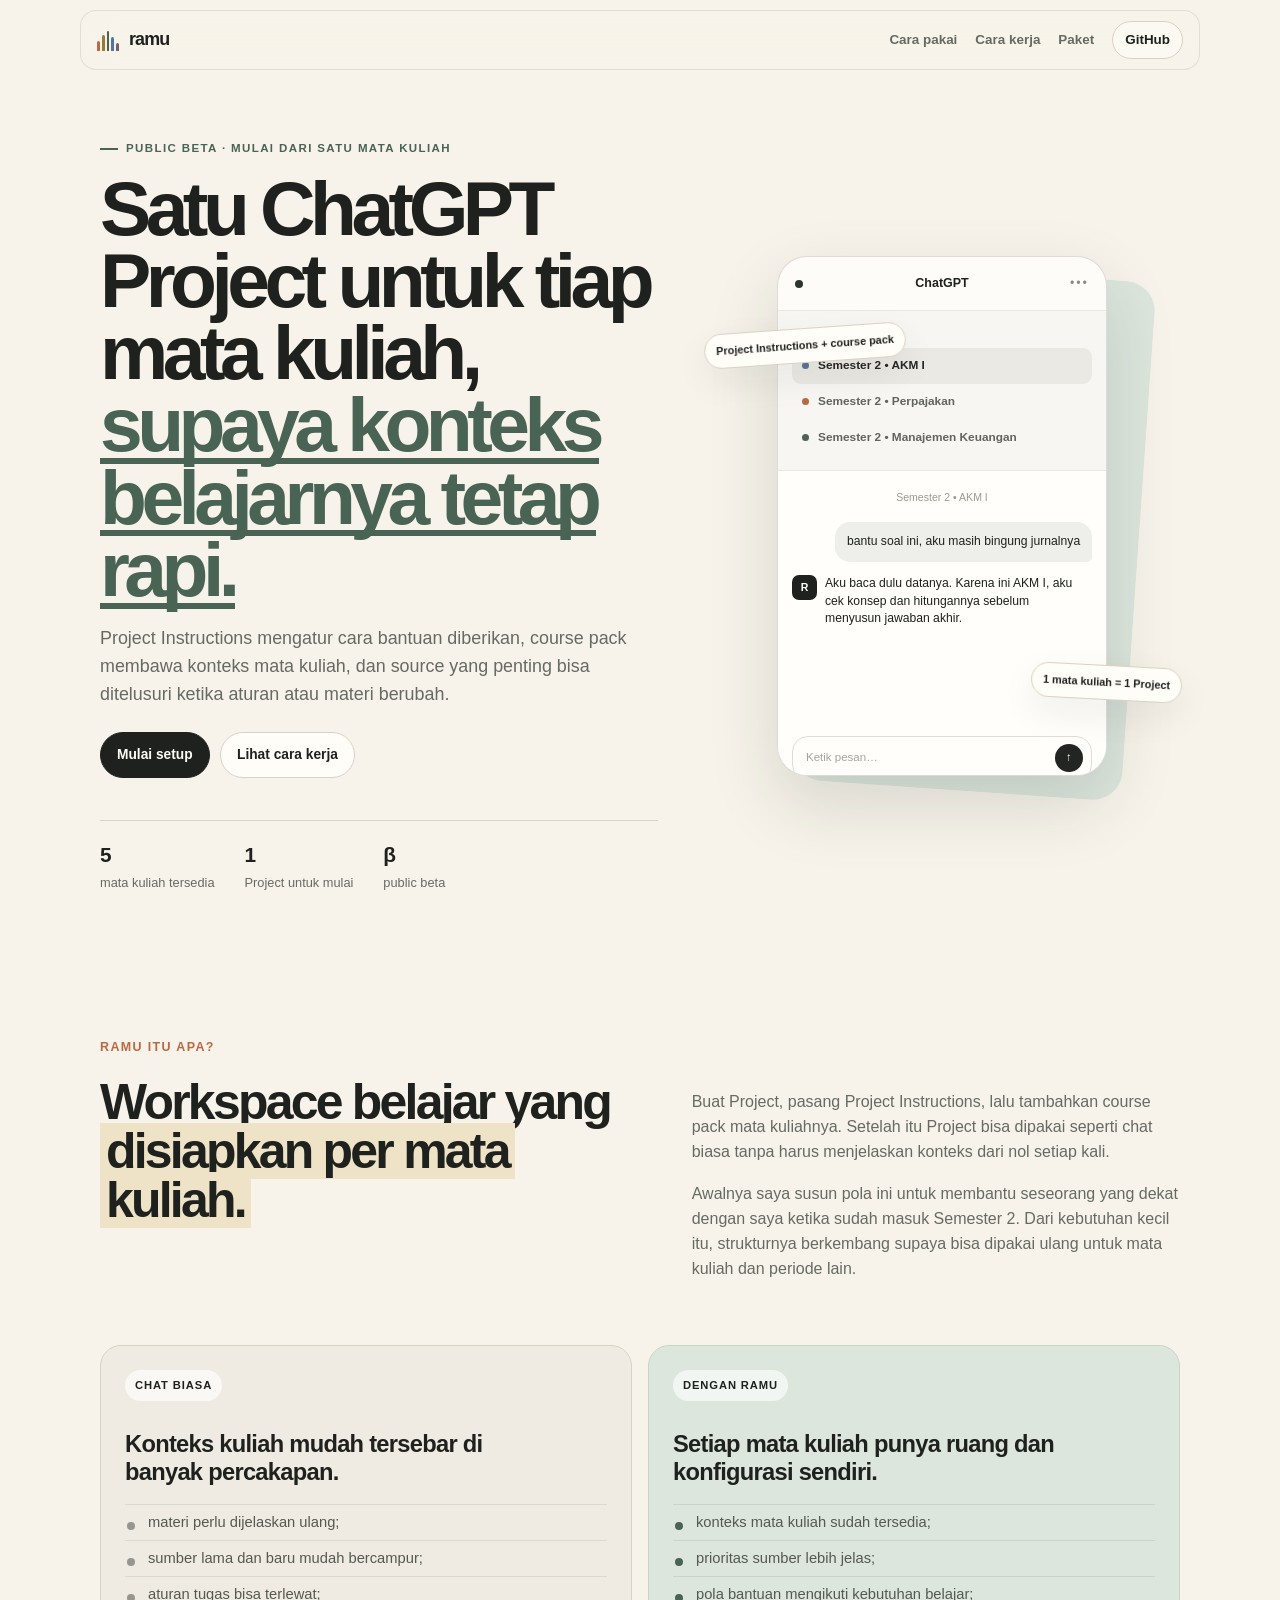
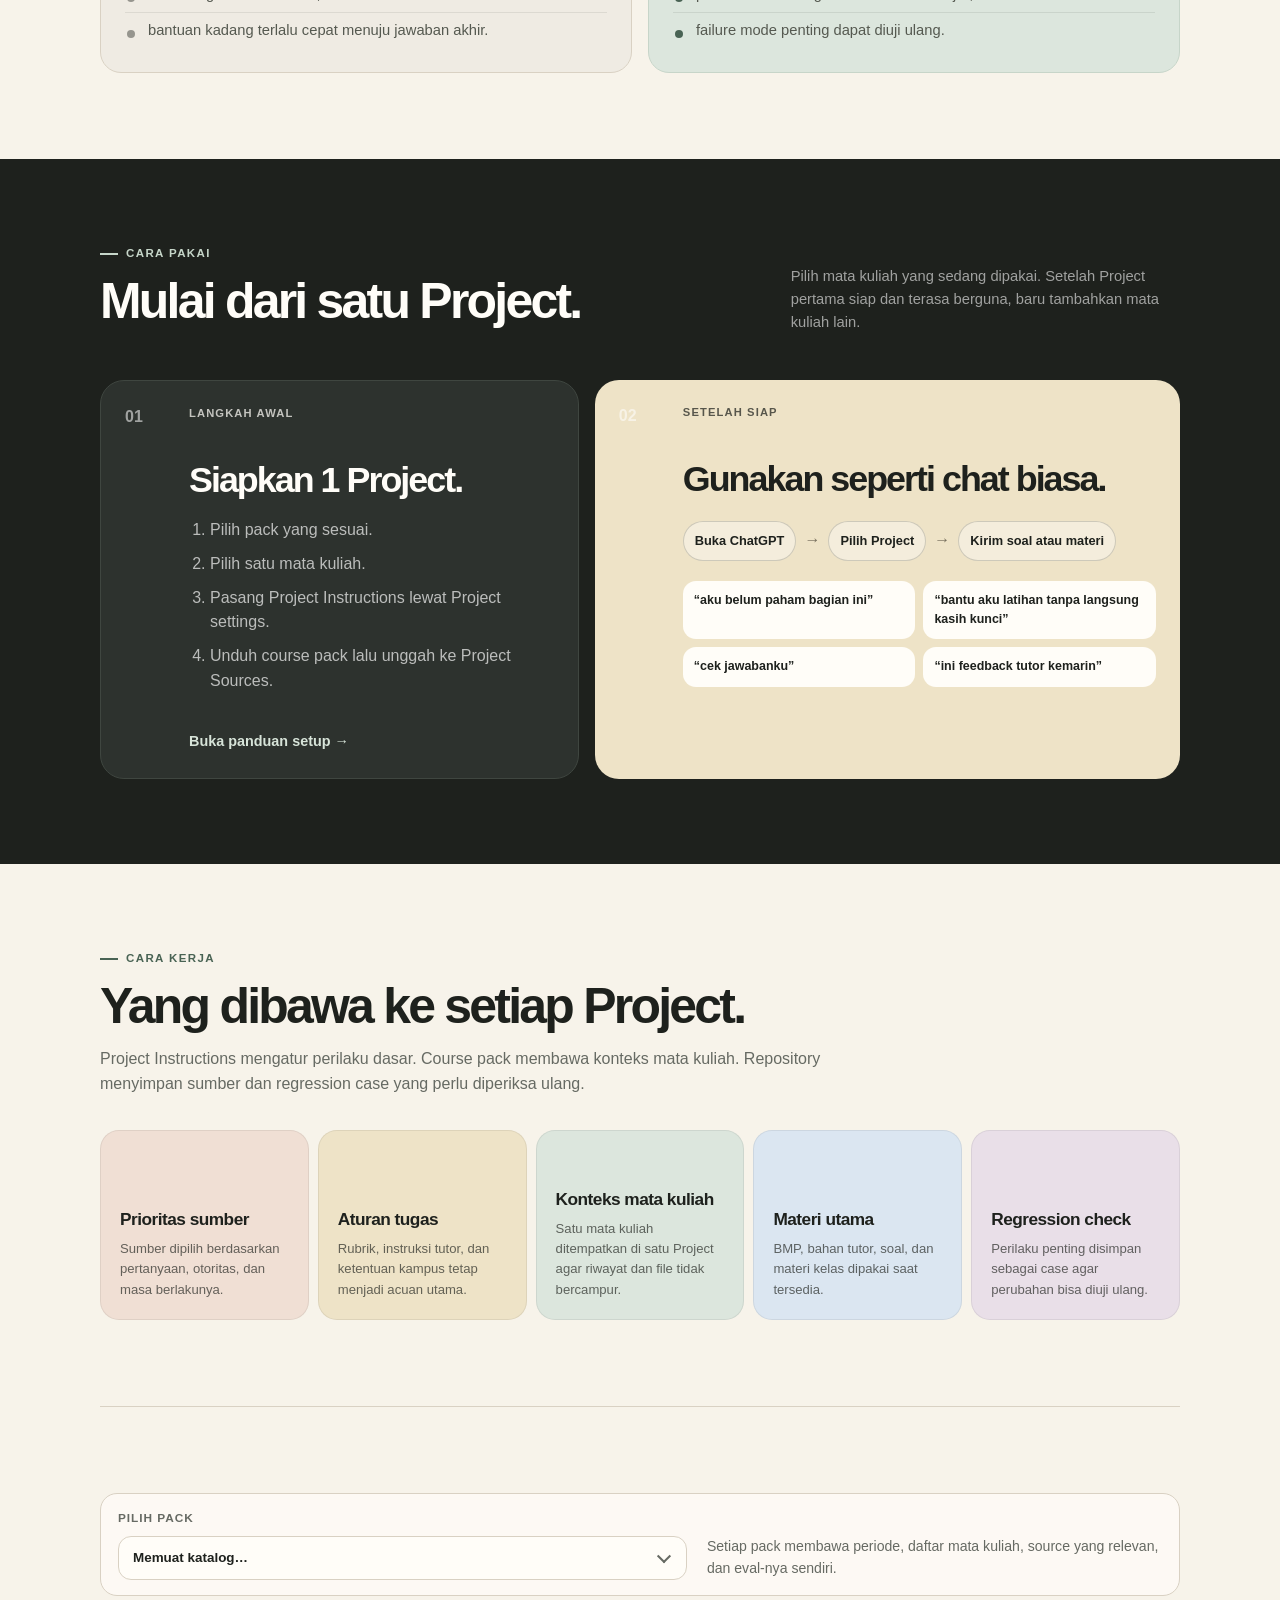
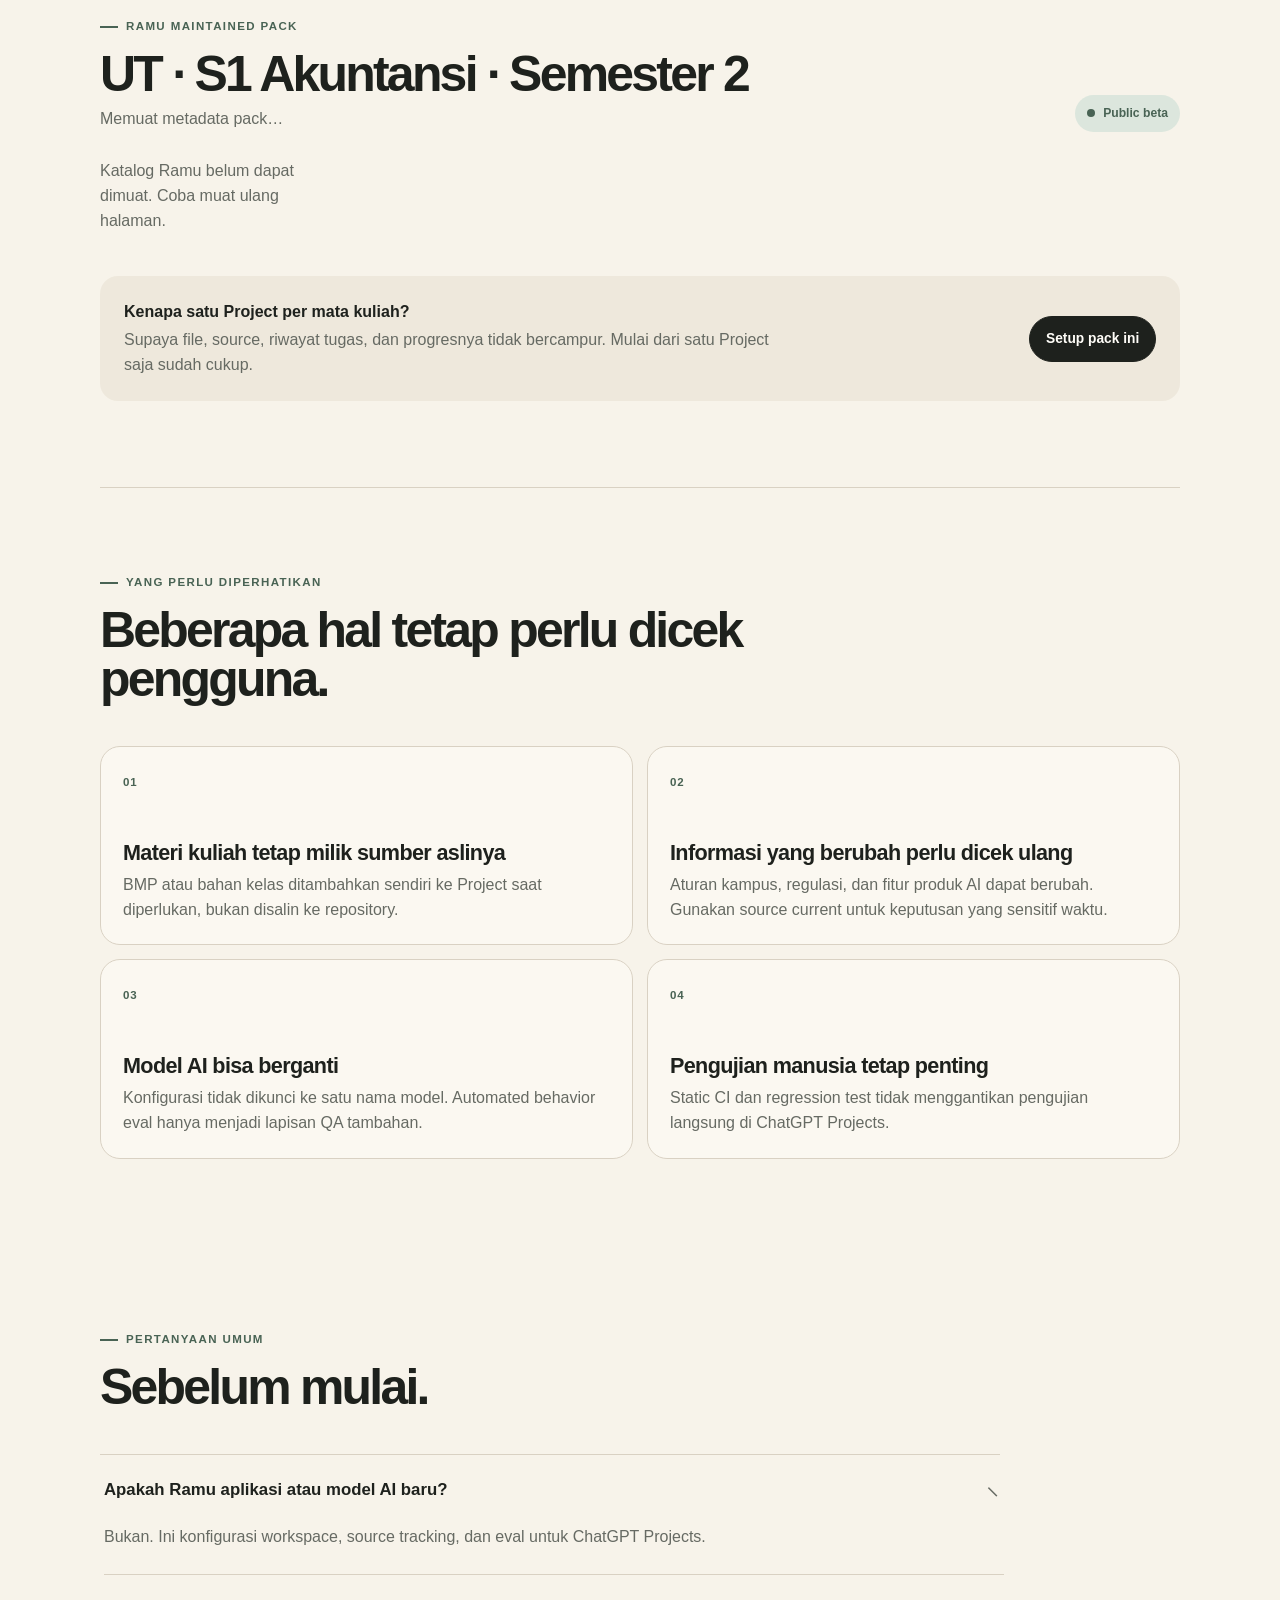
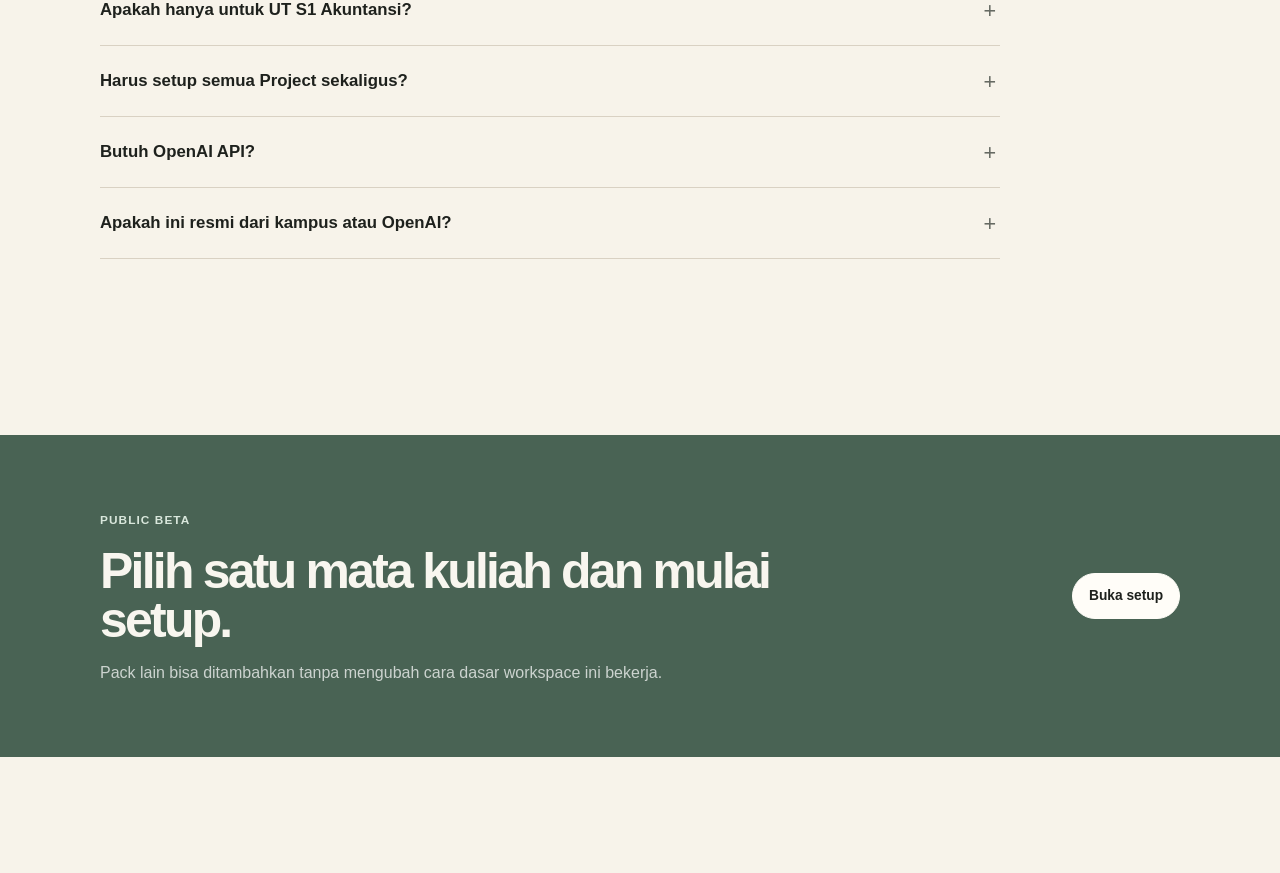
==== site/index.html @ d1aecfb1 "Refine public site copy and fix current pack wording" ====
<!doctype html>
<html lang="id">
<head>
  <meta charset="utf-8">
  <meta name="viewport" content="width=device-width, initial-scale=1">
  <meta name="description" content="Ramu menyiapkan ChatGPT Project per mata kuliah dengan konteks, sumber, course pack, dan pola bantuan yang tetap rapi.">
  <meta name="theme-color" content="#f7f3ea">
  <meta property="og:title" content="Ramu — workspace belajar terstruktur untuk ChatGPT Projects">
  <meta property="og:description" content="Satu mata kuliah, satu ChatGPT Project, dengan konteks dan sumber yang lebih mudah dijaga dari waktu ke waktu.">
  <meta property="og:type" content="website">
  <meta property="og:url" content="https://man612.github.io/ramu/">
  <link rel="canonical" href="https://man612.github.io/ramu/">
  <title>Ramu — workspace belajar terstruktur untuk ChatGPT Projects</title>
  <link rel="stylesheet" href="styles.css">
  <link rel="stylesheet" href="catalog.css">
  <link rel="stylesheet" href="responsive.css">
  <link rel="stylesheet" href="motion.css">
  <link rel="stylesheet" href="mobile.css">
</head>
<body>
  <header class="site-header">
    <a class="brand" href="./" aria-label="Beranda Ramu"><span class="brand-mark" aria-hidden="true"><i></i><i></i><i></i><i></i><i></i></span><span>ramu</span></a>
    <nav aria-label="Navigasi utama"><a href="#cara-pakai">Cara pakai</a><a href="#cara-kerja">Cara kerja</a><a href="#paket">Paket</a><a class="nav-github" href="https://github.com/man612/ramu">GitHub</a></nav>
  </header>

  <main>
    <section class="hero shell">
      <div class="hero-copy-block">
        <p class="eyebrow"><span></span> Public beta · mulai dari satu mata kuliah</p>
        <h1>Satu ChatGPT Project untuk tiap mata kuliah, <em>supaya konteks belajarnya tetap rapi.</em></h1>
        <p class="hero-copy">Project Instructions mengatur cara bantuan diberikan, course pack membawa konteks mata kuliah, dan source yang penting bisa ditelusuri ketika aturan atau materi berubah.</p>
        <div class="hero-actions"><a class="button primary" data-setup-link href="setup.html">Mulai setup</a><a class="button ghost" href="#apa-ini">Lihat cara kerja</a></div>
        <div class="hero-facts" aria-label="Ringkasan public beta"><div><strong id="hero-course-count">5</strong><span>mata kuliah tersedia</span></div><div><strong>1</strong><span>Project untuk mulai</span></div><div><strong>β</strong><span>public beta</span></div></div>
      </div>

      <div class="phone-stage" aria-label="Contoh penggunaan Ramu di ChatGPT">
        <div class="phone-card phone-back" aria-hidden="true"></div>
        <div class="phone-card">
          <div class="phone-topbar"><span class="phone-dot"></span><strong>ChatGPT</strong><span class="phone-more">•••</span></div>
          <div class="phone-projects"><span class="phone-label">PROJECTS</span><div class="phone-project active"><span class="course-dot dot-blue"></span>Semester 2 • AKM I</div><div class="phone-project"><span class="course-dot dot-orange"></span>Semester 2 • Perpajakan</div><div class="phone-project"><span class="course-dot dot-green"></span>Semester 2 • Manajemen Keuangan</div></div>
          <div class="phone-chat"><div class="chat-meta">Semester 2 • AKM I</div><div class="bubble user">bantu soal ini, aku masih bingung jurnalnya</div><div class="bubble assistant"><span class="assistant-badge">R</span><p>Aku baca dulu datanya. Karena ini AKM I, aku cek konsep dan hitungannya sebelum menyusun jawaban akhir.</p></div><div class="chat-input"><span>Ketik pesan…</span><b>↑</b></div></div>
        </div>
        <div class="floating-note note-one">Project Instructions + course pack</div><div class="floating-note note-two">1 mata kuliah = 1 Project</div>
      </div>
    </section>

    <section id="apa-ini" class="section shell intro-section">
      <div class="section-kicker">Ramu itu apa?</div>
      <div class="intro-grid"><div><h2>Workspace belajar yang <span class="marker">disiapkan per mata kuliah.</span></h2></div><div class="plain-copy"><p>Buat Project, pasang Project Instructions, lalu tambahkan course pack mata kuliahnya. Setelah itu Project bisa dipakai seperti chat biasa tanpa harus menjelaskan konteks dari nol setiap kali.</p><p>Awalnya saya susun pola ini untuk membantu seseorang yang dekat dengan saya ketika sudah masuk Semester 2. Dari kebutuhan kecil itu, strukturnya berkembang supaya bisa dipakai ulang untuk mata kuliah dan periode lain.</p></div></div>
      <div class="before-after">
        <article class="comparison before"><div class="comparison-tag">Chat biasa</div><h3>Konteks kuliah mudah tersebar di banyak percakapan.</h3><ul><li>materi perlu dijelaskan ulang;</li><li>sumber lama dan baru mudah bercampur;</li><li>aturan tugas bisa terlewat;</li><li>bantuan kadang terlalu cepat menuju jawaban akhir.</li></ul></article>
        <article class="comparison after"><div class="comparison-tag">Dengan Ramu</div><h3>Setiap mata kuliah punya ruang dan konfigurasi sendiri.</h3><ul><li>konteks mata kuliah sudah tersedia;</li><li>prioritas sumber lebih jelas;</li><li>pola bantuan mengikuti kebutuhan belajar;</li><li>failure mode penting dapat diuji ulang.</li></ul></article>
      </div>
    </section>

    <section id="cara-pakai" class="section use-section"><div class="shell"><div class="section-heading split-heading"><div><p class="eyebrow light"><span></span> Cara pakai</p><h2>Mulai dari satu Project.</h2></div><p class="heading-note">Pilih mata kuliah yang sedang dipakai. Setelah Project pertama siap dan terasa berguna, baru tambahkan mata kuliah lain.</p></div><div class="use-grid">
      <article class="use-card setup-once"><div class="use-number">01</div><div class="use-content"><span class="use-label">Langkah awal</span><h3>Siapkan 1 Project.</h3><ol><li>Pilih pack yang sesuai.</li><li>Pilih satu mata kuliah.</li><li>Pasang Project Instructions lewat Project settings.</li><li>Unduh course pack lalu unggah ke Project Sources.</li></ol><a class="inline-link" data-setup-link href="setup.html">Buka panduan setup →</a></div></article>
      <article class="use-card daily-use"><div class="use-number">02</div><div class="use-content"><span class="use-label">Setelah siap</span><h3>Gunakan seperti chat biasa.</h3><div class="daily-flow"><span>Buka ChatGPT</span><i>→</i><span>Pilih Project</span><i>→</i><span>Kirim soal atau materi</span></div><div class="prompt-examples"><span>“aku belum paham bagian ini”</span><span>“bantu aku latihan tanpa langsung kasih kunci”</span><span>“cek jawabanku”</span><span>“ini feedback tutor kemarin”</span></div></div></article>
    </div></div></section>

    <section id="cara-kerja" class="section foundations-section"><div class="shell"><div class="section-heading foundation-heading"><p class="eyebrow"><span></span> Cara kerja</p><h2>Yang dibawa ke setiap Project.</h2><p>Project Instructions mengatur perilaku dasar. Course pack membawa konteks mata kuliah. Repository menyimpan sumber dan regression case yang perlu diperiksa ulang.</p></div><div class="foundation-grid" aria-label="Hal yang diatur Ramu">
      <article class="foundation-card f-r"><div><h3>Prioritas sumber</h3><p>Sumber dipilih berdasarkan pertanyaan, otoritas, dan masa berlakunya.</p></div></article>
      <article class="foundation-card f-i"><div><h3>Aturan tugas</h3><p>Rubrik, instruksi tutor, dan ketentuan kampus tetap menjadi acuan utama.</p></div></article>
      <article class="foundation-card f-z"><div><h3>Konteks mata kuliah</h3><p>Satu mata kuliah ditempatkan di satu Project agar riwayat dan file tidak bercampur.</p></div></article>
      <article class="foundation-card f-m"><div><h3>Materi utama</h3><p>BMP, bahan tutor, soal, dan materi kelas dipakai saat tersedia.</p></div></article>
      <article class="foundation-card f-a"><div><h3>Regression check</h3><p>Perilaku penting disimpan sebagai case agar perubahan bisa diuji ulang.</p></div></article>
    </div></div></section>

    <section id="paket" class="section shell pack-section">
      <div class="pack-picker-panel">
        <div class="pack-picker-field" data-pack-picker>
          <span class="pack-picker-label">Pilih pack</span>
          <div class="pack-picker">
            <button class="pack-picker-trigger" type="button" aria-haspopup="listbox" aria-expanded="false" aria-label="Pilih pack Ramu" data-pack-picker-trigger><span class="pack-picker-value" data-pack-picker-value>Memuat katalog…</span></button>
            <div class="pack-picker-menu" role="listbox" aria-label="Daftar pack Ramu" data-pack-picker-menu hidden></div>
          </div>
        </div>
        <p>Setiap pack membawa periode, daftar mata kuliah, source yang relevan, dan eval-nya sendiri.</p>
      </div>
      <div class="pack-header"><div><p class="eyebrow"><span></span> <b id="pack-kicker">Ramu Maintained pack</b></p><h2 id="pack-title">UT · S1 Akuntansi · Semester 2</h2><p id="pack-meta">Memuat metadata pack…</p></div><span class="verified-badge"><i></i><span id="pack-status">Public beta</span></span></div>
      <div id="course-list" class="course-cards" aria-live="polite"><p class="muted">Memuat mata kuliah…</p></div>
      <div class="pack-bottom"><div><strong>Kenapa satu Project per mata kuliah?</strong><p>Supaya file, source, riwayat tugas, dan progresnya tidak bercampur. Mulai dari satu Project saja sudah cukup.</p></div><a class="button primary" data-setup-link href="setup.html">Setup pack ini</a></div>
    </section>

    <section class="section shell trust-section"><div class="section-heading compact-heading"><p class="eyebrow"><span></span> Yang perlu diperhatikan</p><h2>Beberapa hal tetap perlu dicek pengguna.</h2></div><div class="trust-grid"><article><span class="trust-icon">01</span><h3>Materi kuliah tetap milik sumber aslinya</h3><p>BMP atau bahan kelas ditambahkan sendiri ke Project saat diperlukan, bukan disalin ke repository.</p></article><article><span class="trust-icon">02</span><h3>Informasi yang berubah perlu dicek ulang</h3><p>Aturan kampus, regulasi, dan fitur produk AI dapat berubah. Gunakan source current untuk keputusan yang sensitif waktu.</p></article><article><span class="trust-icon">03</span><h3>Model AI bisa berganti</h3><p>Konfigurasi tidak dikunci ke satu nama model. Automated behavior eval hanya menjadi lapisan QA tambahan.</p></article><article><span class="trust-icon">04</span><h3>Pengujian manusia tetap penting</h3><p>Static CI dan regression test tidak menggantikan pengujian langsung di ChatGPT Projects.</p></article></div></section>

    <section class="section shell faq-section"><div class="section-heading compact-heading"><p class="eyebrow"><span></span> Pertanyaan umum</p><h2>Sebelum mulai.</h2></div><div class="faq-list"><details open><summary>Apakah Ramu aplikasi atau model AI baru?</summary><p>Bukan. Ini konfigurasi workspace, source tracking, dan eval untuk ChatGPT Projects.</p></details><details><summary>Apakah hanya untuk UT S1 Akuntansi?</summary><p>Pack aktif saat ini adalah UT S1 Akuntansi Semester 2 dan Semester 3 tahun akademik 2026/2027. Struktur repository juga mendukung periode, program, dan institusi lain sebagai pack terpisah.</p></details><details><summary>Harus setup semua Project sekaligus?</summary><p>Tidak. Mulai dari satu mata kuliah, lalu tambahkan Project lain bila diperlukan.</p></details><details><summary>Butuh OpenAI API?</summary><p>Tidak untuk penggunaan normal. API hanya diperlukan untuk automated behavior eval opsional; static validation dan Manual Eval Kit tetap bisa berjalan tanpa API.</p></details><details><summary>Apakah ini resmi dari kampus atau OpenAI?</summary><p>Tidak. Ramu adalah proyek independen. Data akademik dan fitur platform tetap dirujuk dari source resmi masing-masing.</p></details></div></section>

    <section class="closing-section"><div class="shell closing-inner"><div><span class="closing-label" id="closing-pack-label">Public beta</span><h2>Pilih satu mata kuliah dan mulai setup.</h2><p>Pack lain bisa ditambahkan tanpa mengubah cara dasar workspace ini bekerja.</p></div><a class="button light-button" data-setup-link href="setup.html">Buka setup</a></div></section>
  </main>

  <footer class="site-footer shell"><a class="brand footer-brand" href="./"><span class="brand-mark" aria-hidden="true"><i></i><i></i><i></i><i></i><i></i></span><span>ramu</span></a><div class="footer-links"><a href="https://github.com/man612/ramu">GitHub</a><a href="https://github.com/man612/ramu/blob/main/docs/LANDASAN-PEMBELAJARAN.md">Landasan</a><a href="https://github.com/man612/ramu/blob/main/SUPPORT.md">Dukungan</a><a href="https://github.com/man612/ramu/blob/main/evals/manual/README.md">Manual eval</a></div><p>Proyek independen. Bukan layanan resmi institusi pendidikan mana pun maupun OpenAI.</p></footer>
  <script src="motion.js" defer></script>
  <script src="mobile.js" defer></script>
  <script src="app.js?v=plain-copy-picker1" defer></script>
</body>
</html>
---- site/styles.css ----
:root {
  --paper: #f7f3ea;
  --paper-2: #eee8dc;
  --paper-3: #e6ded0;
  --ink: #1e211d;
  --muted: #666a63;
  --line: #d9d1c3;
  --white: #fffdf8;
  --sage: #496354;
  --sage-soft: #dce6dd;
  --blue: #55759b;
  --blue-soft: #dbe6f1;
  --orange: #b96a43;
  --orange-soft: #f0dfd4;
  --gold: #9b7a36;
  --gold-soft: #eee3c7;
  --plum: #765f77;
  --plum-soft: #e9dfe8;
  --radius-sm: 14px;
  --radius: 24px;
  --radius-lg: 36px;
  --shadow: 0 14px 36px rgba(30, 33, 29, .07);
}

* { box-sizing: border-box; }
html { scroll-behavior: smooth; }
body {
  margin: 0;
  background: var(--paper);
  color: var(--ink);
  font-family: Inter, ui-sans-serif, -apple-system, BlinkMacSystemFont, "Segoe UI", sans-serif;
  line-height: 1.55;
}
button, input { font: inherit; }
a { color: inherit; }
.shell { width: min(1160px, calc(100% - 40px)); margin-inline: auto; }
.section { padding: 108px 0; }
.muted { color: var(--muted); }

.site-header {
  width: min(1210px, calc(100% - 28px));
  min-height: 68px;
  margin: 12px auto 0;
  padding: 0 18px;
  position: sticky;
  top: 10px;
  z-index: 50;
  display: flex;
  align-items: center;
  justify-content: space-between;
  border: 1px solid rgba(30,33,29,.10);
  border-radius: 18px;
  background: rgba(247,243,234,.92);
  backdrop-filter: blur(16px);
}
.brand { display: inline-flex; align-items: center; gap: 10px; text-decoration: none; font-weight: 800; letter-spacing: -.05em; font-size: 1.24rem; }
.brand-mark { width: 24px; height: 20px; display: grid; grid-template-columns: repeat(5, 1fr); gap: 2px; align-items: end; }
.brand-mark i { display: block; border-radius: 3px 3px 1px 1px; }
.brand-mark i:nth-child(1) { height: 10px; background: var(--orange); }
.brand-mark i:nth-child(2) { height: 16px; background: var(--gold); }
.brand-mark i:nth-child(3) { height: 20px; background: var(--sage); }
.brand-mark i:nth-child(4) { height: 14px; background: var(--blue); }
.brand-mark i:nth-child(5) { height: 8px; background: var(--plum); }
nav { display: flex; align-items: center; gap: 22px; }
nav a { color: var(--muted); text-decoration: none; font-size: .9rem; font-weight: 700; }
nav a:hover { color: var(--ink); }
.nav-github { padding: 10px 14px; border: 1px solid var(--line); border-radius: 999px; color: var(--ink); background: rgba(255,253,248,.55); }

.eyebrow { margin: 0 0 14px; color: var(--sage); text-transform: uppercase; letter-spacing: .12em; font-size: .72rem; font-weight: 850; display: flex; align-items: center; gap: 8px; }
.eyebrow > span { width: 18px; height: 2px; background: currentColor; }
.eyebrow.light { color: #c6d6c9; }
h1, h2, h3, p { margin-top: 0; }
h1 { margin-bottom: 24px; font-size: clamp(3.6rem, 7.6vw, 7rem); line-height: .92; letter-spacing: -.072em; font-weight: 760; }
h1 em { font-style: normal; color: var(--sage); }
h2 { margin-bottom: 16px; font-size: clamp(2.25rem, 4.8vw, 4.8rem); line-height: .98; letter-spacing: -.055em; font-weight: 730; }
h3 { margin-bottom: 8px; font-size: 1.25rem; line-height: 1.16; letter-spacing: -.03em; }

.hero { min-height: 760px; padding: 92px 0 80px; display: grid; grid-template-columns: minmax(0, 1.05fr) minmax(360px, .95fr); gap: 64px; align-items: center; }
.hero-copy-block { max-width: 720px; }
.hero-copy { max-width: 660px; color: var(--muted); font-size: clamp(1.05rem, 1.8vw, 1.26rem); }
.hero-actions { display: flex; gap: 10px; flex-wrap: wrap; margin-top: 28px; }
.button { min-height: 50px; padding: 0 18px; border: 1px solid var(--line); border-radius: 999px; display: inline-flex; justify-content: center; align-items: center; text-decoration: none; cursor: pointer; font-weight: 760; font-size: .92rem; transition: transform .16s ease, background .16s ease, border-color .16s ease; }
.button:hover { transform: translateY(-1px); }
.button.primary { background: var(--ink); color: var(--white); border-color: var(--ink); }
.button.primary:hover { background: var(--sage); border-color: var(--sage); }
.button.ghost { background: var(--white); color: var(--ink); }
.button.ghost:hover { border-color: #aaa294; }
.hero-facts { margin-top: 56px; padding-top: 22px; border-top: 1px solid var(--line); display: flex; gap: 38px; }
.hero-facts div { display: grid; gap: 1px; }
.hero-facts strong { font-size: 1.45rem; letter-spacing: -.04em; }
.hero-facts span { color: var(--muted); font-size: .8rem; }

.phone-stage { min-height: 620px; position: relative; display: grid; place-items: center; }
.phone-card { width: min(365px, 88%); height: 600px; position: relative; z-index: 3; border: 1px solid rgba(30,33,29,.15); border-radius: 34px; background: #fdfcf9; box-shadow: 0 28px 70px rgba(30,33,29,.14); overflow: hidden; }
.phone-back { position: absolute; z-index: 1; transform: translate(40px, 18px) rotate(5deg); background: var(--sage-soft); border-color: transparent; box-shadow: none; }
.phone-topbar { height: 54px; padding: 0 17px; display: grid; grid-template-columns: 1fr auto 1fr; align-items: center; border-bottom: 1px solid #ebe7df; font-size: .78rem; }
.phone-dot { width: 8px; height: 8px; border-radius: 50%; background: #2e342e; }
.phone-more { justify-self: end; letter-spacing: 2px; color: #8a8b86; }
.phone-projects { padding: 14px; border-bottom: 1px solid #ebe7df; background: #f7f6f2; }
.phone-label { display: block; margin: 0 0 8px 8px; color: #9a9892; font-size: .59rem; letter-spacing: .12em; font-weight: 850; }
.phone-project { height: 36px; padding: 0 10px; display: flex; align-items: center; gap: 9px; border-radius: 9px; color: #62635e; font-size: .74rem; font-weight: 650; }
.phone-project.active { background: #ebe9e3; color: #242723; }
.course-dot { width: 7px; height: 7px; border-radius: 50%; flex: 0 0 auto; }
.dot-blue { background: var(--blue); }.dot-orange { background: var(--orange); }.dot-green { background: var(--sage); }
.phone-chat { height: calc(100% - 190px); padding: 18px 14px; position: relative; display: flex; flex-direction: column; gap: 13px; background: #fffefa; }
.chat-meta { margin-bottom: 4px; color: #9b9991; font-size: .66rem; text-align: center; }
.bubble { max-width: 88%; padding: 11px 12px; border-radius: 15px; font-size: .76rem; line-height: 1.45; }
.bubble.user { align-self: flex-end; background: #eeeeea; border-bottom-right-radius: 5px; }
.bubble.assistant { display: grid; grid-template-columns: 25px 1fr; gap: 8px; align-self: flex-start; max-width: 95%; padding: 0; background: transparent; }
.bubble.assistant p { margin: 0; }
.assistant-badge { width: 25px; height: 25px; border-radius: 7px; display: grid; place-items: center; background: var(--ink); color: #fff; font-weight: 850; font-size: .66rem; }
.chat-input { height: 45px; margin-top: auto; padding: 0 8px 0 13px; border: 1px solid #dfddd6; border-radius: 16px; display: flex; align-items: center; justify-content: space-between; color: #a7a49d; font-size: .72rem; }
.chat-input b { width: 28px; height: 28px; display: grid; place-items: center; border-radius: 50%; background: #222521; color: #fff; }
.floating-note { position: absolute; z-index: 5; padding: 9px 12px; border-radius: 999px; background: var(--white); border: 1px solid var(--line); box-shadow: var(--shadow); font-size: .72rem; font-weight: 800; }
.note-one { top: 96px; left: 0; transform: rotate(-4deg); }
.note-two { right: -2px; bottom: 108px; transform: rotate(3deg); }

.section-kicker { color: var(--orange); font-size: .78rem; letter-spacing: .11em; text-transform: uppercase; font-weight: 850; margin-bottom: 26px; }
.intro-grid { display: grid; grid-template-columns: 1.05fr .95fr; gap: 70px; align-items: start; }
.intro-grid h2 { font-size: clamp(2.6rem, 4.8vw, 4.8rem); }
.marker { padding: 0 .12em; background: var(--gold-soft); box-decoration-break: clone; -webkit-box-decoration-break: clone; }
.plain-copy { padding-top: 12px; color: var(--muted); font-size: 1.08rem; }
.plain-copy p + p { margin-top: 18px; }
.before-after { margin-top: 62px; display: grid; grid-template-columns: 1fr 1fr; gap: 18px; }
.comparison { padding: 30px; border-radius: var(--radius); border: 1px solid var(--line); min-height: 300px; }
.comparison.before { background: #efebe3; }
.comparison.after { background: var(--sage-soft); border-color: #c7d5c9; }
.comparison-tag { display: inline-flex; margin-bottom: 42px; padding: 7px 10px; border-radius: 999px; background: rgba(255,255,255,.65); font-size: .7rem; font-weight: 800; text-transform: uppercase; letter-spacing: .08em; }
.comparison h3 { font-size: 1.7rem; max-width: 430px; }
.comparison ul { margin: 22px 0 0; padding: 0; list-style: none; color: #555950; }
.comparison li { position: relative; padding: 8px 0 8px 23px; border-top: 1px solid rgba(30,33,29,.09); }
.comparison li::before { content: ""; position: absolute; left: 2px; top: 17px; width: 8px; height: 8px; border-radius: 50%; background: #96958e; }
.comparison.after li::before { background: var(--sage); }

.use-section { background: var(--ink); color: var(--white); }
.split-heading { display: grid; grid-template-columns: 1.25fr .75fr; gap: 50px; align-items: end; margin-bottom: 50px; }
.split-heading h2 { max-width: 760px; }
.heading-note { margin: 0 0 8px; color: rgba(255,255,255,.58); max-width: 420px; }
.use-grid { display: grid; grid-template-columns: .9fr 1.1fr; gap: 18px; }
.use-card { min-height: 430px; padding: 28px; border-radius: 28px; display: grid; grid-template-columns: 56px 1fr; gap: 18px; }
.use-number { color: rgba(255,255,255,.55); font-weight: 850; }
.setup-once { background: #2d322e; border: 1px solid #3f4640; }
.daily-use { color: var(--ink); background: var(--gold-soft); }
.use-label { display: block; margin-bottom: 58px; text-transform: uppercase; letter-spacing: .1em; font-size: .7rem; font-weight: 850; opacity: .72; }
.use-card h3 { font-size: clamp(2rem, 3.5vw, 3.35rem); letter-spacing: -.055em; }
.use-card ol { padding-left: 21px; color: rgba(255,255,255,.68); }
.use-card li { margin: 12px 0; }
.inline-link { display: inline-block; margin-top: 20px; color: #d7e4d9; text-decoration: none; font-weight: 800; font-size: .9rem; }
.daily-flow { margin: 26px 0; display: flex; flex-wrap: wrap; align-items: center; gap: 8px; }
.daily-flow span { padding: 9px 11px; border: 1px solid rgba(30,33,29,.18); border-radius: 999px; background: rgba(255,255,255,.38); font-size: .8rem; font-weight: 750; }
.daily-flow i { font-style: normal; color: #77705e; }
.prompt-examples { display: grid; grid-template-columns: 1fr 1fr; gap: 8px; }
.prompt-examples span { padding: 12px 13px; border-radius: 13px; background: var(--white); font-size: .82rem; font-weight: 700; }

.foundation-heading { max-width: 820px; margin-bottom: 46px; }
.foundation-heading > p:last-child { color: var(--muted); }
.foundation-grid { display: grid; grid-template-columns: repeat(5, 1fr); gap: 10px; }
.foundation-card { min-height: 390px; padding: 22px; border-radius: 22px; display: flex; flex-direction: column; justify-content: space-between; border: 1px solid rgba(30,33,29,.08); }
.foundation-card h3 { margin-bottom: 10px; font-size: 1.15rem; }
.foundation-card p { margin: 0; color: rgba(30,33,29,.67); font-size: .88rem; }
.foundation-letter { font-size: clamp(5.5rem, 10vw, 8rem); line-height: .85; letter-spacing: -.09em; font-weight: 850; }
.f-r { background: var(--orange-soft); }.f-r .foundation-letter { color: var(--orange); }
.f-i { background: var(--gold-soft); }.f-i .foundation-letter { color: var(--gold); }
.f-z { background: var(--sage-soft); }.f-z .foundation-letter { color: var(--sage); }
.f-m { background: var(--blue-soft); }.f-m .foundation-letter { color: var(--blue); }
.f-a { background: var(--plum-soft); }.f-a .foundation-letter { color: var(--plum); }

.pack-section { border-top: 1px solid var(--line); }
.pack-header { display: flex; justify-content: space-between; gap: 30px; align-items: end; margin-bottom: 36px; }
.pack-header h2 { margin-bottom: 8px; }
.pack-header > div > p:last-child { margin: 0; color: var(--muted); }
.verified-badge { flex: 0 0 auto; display: inline-flex; align-items: center; gap: 8px; padding: 9px 12px; border-radius: 999px; background: var(--sage-soft); color: var(--sage); font-size: .76rem; font-weight: 850; }
.verified-badge i { width: 8px; height: 8px; border-radius: 50%; background: var(--sage); }
.course-cards { display: grid; grid-template-columns: repeat(5, 1fr); gap: 10px; }
.course-card { min-height: 230px; padding: 20px; border: 1px solid var(--line); border-radius: 18px; background: var(--white); display: flex; flex-direction: column; }
.course-card:nth-child(1) { border-top: 5px solid var(--orange); }
.course-card:nth-child(2) { border-top: 5px solid var(--blue); }
.course-card:nth-child(3) { border-top: 5px solid var(--sage); }
.course-card:nth-child(4) { border-top: 5px solid var(--gold); }
.course-card:nth-child(5) { border-top: 5px solid var(--plum); }
.course-top { display: flex; justify-content: space-between; gap: 10px; color: var(--muted); font-size: .7rem; }
.course-card h3 { margin-top: 32px; font-size: 1.15rem; }
.course-focus { margin-top: auto; padding-top: 20px; border-top: 1px solid #e8e3d9; color: var(--muted); font-size: .78rem; }
.pack-bottom { margin-top: 18px; padding: 24px; border-radius: 18px; background: var(--paper-2); display: flex; justify-content: space-between; gap: 30px; align-items: center; }
.pack-bottom p { margin: 3px 0 0; color: var(--muted); max-width: 650px; }

.compact-heading { max-width: 770px; margin-bottom: 42px; }
.trust-section { border-top: 1px solid var(--line); }
.trust-grid { display: grid; grid-template-columns: 1fr 1fr; gap: 14px; }
.trust-grid article { padding: 26px; border: 1px solid var(--line); border-radius: 20px; background: rgba(255,253,248,.52); }
.trust-icon { display: inline-flex; margin-bottom: 48px; color: var(--sage); font-size: .72rem; font-weight: 900; letter-spacing: .08em; }
.trust-grid h3 { font-size: 1.35rem; }
.trust-grid p { margin: 0; color: var(--muted); }

.faq-section { padding-top: 30px; }
.faq-list { max-width: 900px; border-top: 1px solid var(--line); }
.faq-list details { border-bottom: 1px solid var(--line); }
.faq-list summary { padding: 22px 36px 22px 0; cursor: pointer; list-style: none; position: relative; font-size: 1.05rem; font-weight: 780; }
.faq-list summary::-webkit-details-marker { display: none; }
.faq-list summary::after { content: "+"; position: absolute; right: 4px; top: 19px; color: var(--muted); font-size: 1.35rem; font-weight: 400; }
.faq-list details[open] summary::after { content: "–"; }
.faq-list details p { max-width: 760px; padding: 0 0 24px; margin: 0; color: var(--muted); }

.closing-section { margin-top: 90px; padding: 84px 0; background: var(--sage); color: #f8f6ef; }
.closing-inner { display: grid; grid-template-columns: 1fr auto; gap: 50px; align-items: center; }
.closing-inner h2 { max-width: 780px; }
.closing-inner p { max-width: 650px; margin: 0; color: rgba(255,255,255,.72); }
.closing-label { display: inline-block; margin-bottom: 18px; color: #d9e7dc; font-size: .74rem; font-weight: 850; letter-spacing: .09em; text-transform: uppercase; }
.light-button { background: var(--white); color: var(--ink); border-color: var(--white); }

.site-footer { padding: 34px 0 46px; display: grid; grid-template-columns: auto 1fr auto; gap: 30px; align-items: center; }
.footer-brand { font-size: 1rem; }
.footer-links { display: flex; justify-content: center; gap: 18px; }
.footer-links a { color: var(--muted); font-size: .8rem; text-decoration: none; font-weight: 700; }
.site-footer p { margin: 0; color: var(--muted); font-size: .74rem; }

/* setup */
.setup-main { padding-top: 54px; padding-bottom: 100px; }
.back-link { display: inline-block; margin-bottom: 40px; color: var(--muted); text-decoration: none; font-size: .86rem; font-weight: 700; }
.setup-intro { display: grid; grid-template-columns: 1.2fr .8fr; gap: 50px; align-items: end; margin-bottom: 70px; }
.setup-intro h1 { max-width: 780px; font-size: clamp(3.5rem, 7vw, 6.7rem); }
.setup-lead { max-width: 700px; color: var(--muted); font-size: 1.08rem; }
.setup-summary-card { padding: 24px; border-radius: 22px; background: var(--ink); color: var(--white); }
.summary-label { display: block; margin-bottom: 10px; color: #b8bdb7; font-size: .7rem; letter-spacing: .09em; font-weight: 850; text-transform: uppercase; }
.setup-summary-card > strong { font-size: 1.6rem; letter-spacing: -.04em; }
.setup-summary-card ul { margin: 24px 0 0; padding: 0; list-style: none; color: rgba(255,255,255,.72); font-size: .85rem; }
.setup-summary-card li { padding: 8px 0; border-top: 1px solid rgba(255,255,255,.12); }

.setup-layout { display: grid; grid-template-columns: 220px 1fr; gap: 48px; align-items: start; }
.setup-nav { position: sticky; top: 96px; display: grid; gap: 5px; }
.setup-nav-label { margin-bottom: 8px; color: var(--muted); font-size: .68rem; font-weight: 900; letter-spacing: .11em; }
.setup-nav a { min-height: 48px; padding: 0 10px; border-radius: 10px; display: flex; align-items: center; gap: 10px; text-decoration: none; color: var(--muted); font-size: .82rem; font-weight: 700; }
.setup-nav a:hover { background: var(--paper-2); color: var(--ink); }
.setup-nav b { width: 24px; height: 24px; border-radius: 50%; display: grid; place-items: center; background: var(--paper-2); color: var(--ink); font-size: .69rem; }
.nav-progress { margin-top: 18px; padding: 14px; border: 1px solid var(--line); border-radius: 13px; background: rgba(255,253,248,.55); }
.nav-progress span { display: block; margin-bottom: 9px; color: var(--muted); font-size: .72rem; font-weight: 750; }
.progress-track { width: 100%; height: 5px; border-radius: 99px; overflow: hidden; background: var(--paper-3); }
.progress-track div { height: 100%; width: 0; background: var(--sage); transition: width .2s ease; }
.setup-content { display: grid; gap: 22px; }
.setup-step-card { padding: 34px; border: 1px solid var(--line); border-radius: 26px; background: rgba(255,253,248,.60); scroll-margin-top: 100px; }
.accent-card { background: var(--gold-soft); border-color: #ddcfac; }
.finish-card { background: var(--sage-soft); border-color: #c7d5c9; }
.step-heading { display: grid; grid-template-columns: 64px 1fr; gap: 18px; align-items: start; }
.big-step { width: 58px; height: 58px; border: 1px solid var(--line); border-radius: 16px; display: grid; place-items: center; background: var(--white); font-size: 1.25rem; font-weight: 900; }
.step-caption { margin-bottom: 4px; color: var(--muted); text-transform: uppercase; letter-spacing: .09em; font-size: .67rem; font-weight: 850; }
.setup-step-card h2 { margin-bottom: 8px; font-size: clamp(1.9rem, 3.2vw, 3rem); }
.step-explain { max-width: 780px; margin: 18px 0 26px 82px; color: var(--muted); }
.settings-path { margin-left: 82px; display: flex; flex-wrap: wrap; gap: 7px; align-items: center; }
.settings-path span { padding: 9px 11px; background: var(--white); border: 1px solid var(--line); border-radius: 10px; font-size: .78rem; font-weight: 750; }
.settings-path i { color: var(--muted); font-style: normal; }
.check-list { margin: 24px 0 0 82px; display: grid; gap: 8px; }
.check-list label { padding: 14px; border-radius: 12px; display: flex; gap: 11px; align-items: start; background: var(--white); border: 1px solid var(--line); cursor: pointer; }
.check-list input { margin-top: 4px; accent-color: var(--sage); }
.info-box { margin: 18px 0 0 82px; padding: 16px; border-left: 4px solid var(--blue); background: var(--blue-soft); border-radius: 0 12px 12px 0; }
.info-box p { margin: 4px 0 0; color: #52606d; font-size: .83rem; }
.copy-panel { margin-left: 82px; padding: 20px; border-radius: 18px; background: var(--white); display: grid; grid-template-columns: 1fr auto; gap: 24px; align-items: center; }
.copy-kicker { display: block; margin-bottom: 4px; color: var(--gold); font-size: .64rem; font-weight: 900; letter-spacing: .1em; }
.copy-panel p { margin: 4px 0 0; color: var(--muted); font-size: .8rem; }
.copy-actions { display: flex; flex-wrap: wrap; gap: 8px; justify-content: flex-end; }
.copy-status { margin: 10px 0 0 82px; min-height: 1.2em; color: var(--sage); font-size: .78rem; font-weight: 750; }
.projects-step > .step-explain { margin-bottom: 32px; }
.setup-courses { margin-left: 82px; display: grid; gap: 10px; }
.setup-course { border: 1px solid var(--line); border-radius: 16px; background: var(--white); overflow: hidden; }
.setup-course summary { min-height: 78px; padding: 16px 18px; cursor: pointer; list-style: none; display: grid; grid-template-columns: 38px 1fr auto; gap: 12px; align-items: center; }
.setup-course summary::-webkit-details-marker { display: none; }
.setup-course[data-complete="true"] { border-color: #aebfac; background: #fbfdf9; }
.course-number { width: 34px; height: 34px; display: grid; place-items: center; border-radius: 10px; background: var(--paper-2); color: var(--muted); font-size: .72rem; font-weight: 900; }
.setup-title strong { display: block; font-size: .98rem; }
.setup-title span { color: var(--muted); font-size: .74rem; }
.done-pill { padding: 6px 8px; border-radius: 999px; background: var(--paper-2); color: var(--muted); font-size: .68rem; font-weight: 850; }
.setup-course[data-complete="true"] .done-pill { background: var(--sage-soft); color: var(--sage); }
.setup-body { padding: 0 18px 20px 68px; border-top: 1px solid #ebe6dc; }
.setup-body ol { padding-left: 20px; color: #4c504a; }
.setup-body li { margin: 12px 0; }
.inline-actions { display: flex; gap: 7px; flex-wrap: wrap; margin: 18px 0; }
.small-button { min-height: 38px; padding: 0 12px; border: 1px solid var(--line); border-radius: 999px; background: var(--white); text-decoration: none; cursor: pointer; display: inline-flex; align-items: center; font-size: .73rem; font-weight: 800; color: var(--ink); }
.small-button:hover { border-color: #aaa294; }
.complete-check { display: flex; gap: 8px; align-items: center; font-size: .82rem; font-weight: 760; }
.complete-check input { accent-color: var(--sage); }
.phone-mini-flow { margin: 22px 0 26px 82px; display: flex; align-items: center; gap: 10px; flex-wrap: wrap; }
.phone-mini-flow div { padding: 12px 14px; border-radius: 13px; background: var(--white); display: flex; align-items: center; gap: 8px; }
.phone-mini-flow div span { width: 22px; height: 22px; border-radius: 50%; display: grid; place-items: center; background: var(--sage); color: #fff; font-size: .66rem; font-weight: 850; }
.phone-mini-flow div strong { font-size: .78rem; }
.phone-mini-flow i { font-style: normal; color: var(--muted); }
.prompt-grid { margin-left: 82px; display: grid; grid-template-columns: 1fr 1fr; gap: 8px; }
.prompt-grid button { padding: 14px 15px; border: 1px solid #c8d4c8; border-radius: 13px; background: rgba(255,255,255,.55); color: var(--ink); text-align: left; cursor: pointer; font-weight: 700; }
.prompt-grid button:hover { background: var(--white); }
.small-note { margin: 18px 0 0 82px; color: #566158; font-size: .78rem; }

.error-page { min-height: 100vh; padding: 36px 0; display: flex; flex-direction: column; justify-content: space-between; }
.error-page > div { padding-bottom: 13vh; }
.error-code { color: var(--orange); font-size: .8rem; font-weight: 900; letter-spacing: .1em; }
.error-page h1 { max-width: 800px; margin-top: 14px; font-size: clamp(3.6rem, 8vw, 7rem); }
.error-page p { color: var(--muted); }

@media (max-width: 980px) {
  .hero { grid-template-columns: 1fr; padding-top: 84px; }
  .hero-copy-block { max-width: 820px; }
  .phone-stage { min-height: 640px; }
  .phone-card { width: 360px; max-width: 86vw; }
  .note-one { left: calc(50% - 220px); }
  .note-two { right: calc(50% - 230px); }
  .foundation-grid { grid-template-columns: repeat(2, 1fr); }
  .foundation-card:last-child { grid-column: 1 / -1; min-height: 280px; }
  .course-cards { grid-template-columns: repeat(2, 1fr); }
  .course-card:last-child { grid-column: 1 / -1; }
  .setup-layout { grid-template-columns: 1fr; }
  .setup-nav { position: static; grid-template-columns: repeat(4, 1fr); gap: 7px; }
  .setup-nav-label, .nav-progress { grid-column: 1 / -1; }
  .setup-nav a { justify-content: center; padding: 8px; }
  .setup-intro { grid-template-columns: 1fr; }
}

@media (max-width: 720px) {
  .shell { width: min(100% - 28px, 1160px); }
  .site-header { width: calc(100% - 18px); min-height: 62px; top: 7px; margin-top: 7px; padding: 0 13px; }
  nav a:not(.nav-github) { display: none; }
  .nav-github { padding: 8px 11px; }
  .section { padding: 76px 0; }
  h1 { font-size: clamp(3.15rem, 16vw, 5.4rem); }
  h2 { font-size: clamp(2.1rem, 10vw, 3.5rem); }
  .hero { min-height: auto; gap: 18px; padding-top: 72px; }
  .hero-facts { gap: 24px; }
  .phone-stage { min-height: 570px; margin-top: 22px; }
  .phone-card { height: 540px; }
  .phone-back { transform: translate(18px, 12px) rotate(3deg); }
  .note-one { left: 0; top: 66px; }
  .note-two { right: 0; bottom: 70px; }
  .intro-grid, .before-after, .split-heading, .use-grid, .trust-grid, .closing-inner { grid-template-columns: 1fr; }
  .intro-grid { gap: 20px; }
  .comparison-tag { margin-bottom: 28px; }
  .use-card { grid-template-columns: 42px 1fr; min-height: 390px; padding: 22px; }
  .use-label { margin-bottom: 36px; }
  .prompt-examples { grid-template-columns: 1fr; }
  .foundation-grid { grid-template-columns: 1fr; }
  .foundation-card, .foundation-card:last-child { grid-column: auto; min-height: 300px; }
  .foundation-letter { font-size: 7rem; }
  .pack-header, .pack-bottom { align-items: flex-start; flex-direction: column; }
  .course-cards { grid-template-columns: 1fr; }
  .course-card:last-child { grid-column: auto; }
  .site-footer { grid-template-columns: 1fr; gap: 14px; }
  .footer-links { justify-content: flex-start; }
  .setup-main { padding-top: 34px; }
  .setup-intro { margin-bottom: 42px; gap: 24px; }
  .setup-intro h1 { font-size: clamp(3rem, 15vw, 5rem); }
  .setup-nav { grid-template-columns: 1fr 1fr; }
  .setup-nav a { justify-content: flex-start; }
  .setup-step-card { padding: 22px; border-radius: 20px; }
  .step-heading { grid-template-columns: 48px 1fr; gap: 12px; }
  .big-step { width: 46px; height: 46px; border-radius: 13px; }
  .step-explain, .settings-path, .check-list, .info-box, .copy-panel, .copy-status, .setup-courses, .phone-mini-flow, .prompt-grid, .small-note { margin-left: 0; }
  .copy-panel { grid-template-columns: 1fr; }
  .copy-actions { justify-content: flex-start; }
  .setup-course summary { grid-template-columns: 36px 1fr auto; padding: 14px; }
  .setup-body { padding: 0 14px 18px; }
  .prompt-grid { grid-template-columns: 1fr; }
  .phone-mini-flow i { display: none; }
  .phone-mini-flow { display: grid; grid-template-columns: 1fr; }
  .closing-section { margin-top: 40px; padding: 64px 0; }
}
---- site/catalog.css ----
.pack-picker-panel {
  margin-bottom: 28px;
  padding: 18px 20px;
  display: grid;
  grid-template-columns: minmax(260px, 1fr) minmax(240px, .8fr);
  gap: 20px;
  align-items: end;
  border: 1px solid var(--line);
  border-radius: 20px;
  background: rgba(255, 253, 248, .72);
}

.pack-picker-field {
  display: grid;
  gap: 8px;
  min-width: 0;
}

.pack-picker-label {
  color: var(--muted);
  font-size: .74rem;
  font-weight: 800;
  letter-spacing: .08em;
  text-transform: uppercase;
}

.pack-picker {
  position: relative;
  min-width: 0;
}

.pack-picker-trigger {
  width: 100%;
  min-height: 50px;
  padding: 10px 44px 10px 14px;
  position: relative;
  display: flex;
  align-items: center;
  border: 1px solid var(--line);
  border-radius: 13px;
  background: var(--white);
  color: var(--ink);
  font: inherit;
  font-size: .9rem;
  font-weight: 720;
  line-height: 1.35;
  text-align: left;
  cursor: pointer;
  transition: border-color .16s ease, box-shadow .16s ease, background .16s ease;
}

.pack-picker-trigger::after {
  content: "";
  width: 8px;
  height: 8px;
  position: absolute;
  right: 17px;
  top: 50%;
  border-right: 2px solid var(--muted);
  border-bottom: 2px solid var(--muted);
  transform: translateY(-68%) rotate(45deg);
  transition: transform .16s ease;
}

.pack-picker-trigger[aria-expanded="true"] {
  border-color: var(--sage);
  box-shadow: 0 0 0 3px rgba(73, 99, 84, .12);
}

.pack-picker-trigger[aria-expanded="true"]::after {
  transform: translateY(-28%) rotate(225deg);
}

.pack-picker-trigger:focus-visible,
.pack-picker-option:focus-visible {
  outline: 3px solid rgba(73, 99, 84, .18);
  outline-offset: 2px;
}

.pack-picker-trigger:disabled {
  cursor: default;
  opacity: 1;
}

.pack-picker.is-single .pack-picker-trigger::after {
  display: none;
}

.pack-picker.is-single .pack-picker-trigger {
  padding-right: 14px;
  background: rgba(255, 255, 255, .72);
}

.pack-picker-value {
  min-width: 0;
  overflow: hidden;
  text-overflow: ellipsis;
  white-space: nowrap;
}

.pack-picker-menu {
  position: absolute;
  z-index: 40;
  top: calc(100% + 8px);
  left: 0;
  right: 0;
  max-height: 320px;
  overflow: auto;
  padding: 6px;
  border: 1px solid var(--line);
  border-radius: 14px;
  background: var(--white);
  box-shadow: 0 18px 45px rgba(38, 45, 40, .14);
}

.pack-picker-menu[hidden] {
  display: none;
}

.pack-picker-option {
  width: 100%;
  min-height: 44px;
  padding: 10px 12px;
  display: flex;
  align-items: center;
  justify-content: space-between;
  gap: 12px;
  border: 0;
  border-radius: 10px;
  background: transparent;
  color: var(--ink);
  font: inherit;
  font-size: .86rem;
  font-weight: 680;
  line-height: 1.35;
  text-align: left;
  cursor: pointer;
}

.pack-picker-option:hover,
.pack-picker-option:focus-visible {
  background: var(--cream);
}

.pack-picker-option[aria-selected="true"] {
  background: var(--sage-soft);
}

.pack-picker-option-state {
  flex: 0 0 auto;
  color: var(--sage);
  font-size: .7rem;
  font-weight: 800;
  letter-spacing: .05em;
  text-transform: uppercase;
}

.pack-picker-panel > p {
  margin: 0;
  color: var(--muted);
  font-size: .88rem;
}

.setup-pack-picker {
  margin-top: 26px;
  margin-bottom: 34px;
}

#setup-pack-count {
  display: block;
  margin: 6px 0 10px;
}

@media (max-width: 720px) {
  .pack-picker-panel {
    grid-template-columns: 1fr;
    padding: 15px;
    gap: 10px;
  }

  .pack-picker-trigger {
    min-height: 46px;
  }

  .pack-picker-menu {
    position: fixed;
    z-index: 80;
    left: 14px;
    right: 14px;
    top: auto;
    bottom: 14px;
    max-height: min(58vh, 360px);
    border-radius: 18px;
    box-shadow: 0 22px 70px rgba(28, 34, 30, .22);
  }
}
---- site/responsive.css ----
/* Responsive refinements layered on top of styles.css */

.foundation-card,
.foundation-card:last-child {
  min-height: 220px;
  justify-content: flex-end;
}

.foundation-card h3 {
  font-size: 1.2rem;
}

/* Keep desktop Ramu visually compact without scaling the document itself. */
@media (min-width: 981px) {
  .shell {
    width: min(1080px, calc(100% - 56px));
  }

  .section {
    padding: 86px 0;
  }

  .site-header {
    width: min(1120px, calc(100% - 34px));
    min-height: 60px;
    margin-top: 10px;
    padding-inline: 16px;
    border-radius: 16px;
  }

  .brand {
    font-size: 1.12rem;
  }

  .brand-mark {
    width: 22px;
    height: 18px;
  }

  nav {
    gap: 18px;
  }

  nav a {
    font-size: .84rem;
  }

  .nav-github {
    padding: 8px 12px;
  }

  h1 {
    margin-bottom: 20px;
    font-size: clamp(3.2rem, 6vw, 5.65rem);
    line-height: .94;
  }

  h2 {
    font-size: clamp(2.05rem, 3.9vw, 3.85rem);
  }

  h3 {
    font-size: 1.15rem;
  }

  .hero {
    min-height: 650px;
    padding: 70px 0 60px;
    grid-template-columns: minmax(0, 1.08fr) minmax(320px, .92fr);
    gap: 46px;
  }

  .hero-copy-block {
    max-width: 650px;
  }

  .hero-copy {
    max-width: 610px;
    font-size: clamp(1rem, 1.45vw, 1.12rem);
  }

  .hero-actions {
    margin-top: 24px;
  }

  .button {
    min-height: 46px;
    padding-inline: 16px;
    font-size: .86rem;
  }

  .hero-facts {
    margin-top: 42px;
    padding-top: 18px;
    gap: 30px;
  }

  .hero-facts strong {
    font-size: 1.3rem;
  }

  .phone-stage {
    min-height: 540px;
  }

  .phone-card {
    width: min(330px, 88%);
    height: 520px;
    border-radius: 30px;
  }

  .phone-back {
    transform: translate(32px, 15px) rotate(4deg);
  }

  .floating-note {
    padding: 8px 11px;
    font-size: .68rem;
  }

  .note-one {
    top: 82px;
  }

  .note-two {
    bottom: 86px;
  }

  .section-kicker {
    margin-bottom: 20px;
  }

  .intro-grid {
    gap: 52px;
  }

  .intro-grid h2 {
    font-size: clamp(2.25rem, 3.9vw, 3.85rem);
  }

  .plain-copy {
    font-size: 1rem;
  }

  .before-after {
    margin-top: 48px;
    gap: 16px;
  }

  .comparison {
    min-height: 260px;
    padding: 24px;
    border-radius: 21px;
  }

  .comparison-tag {
    margin-bottom: 30px;
  }

  .comparison h3 {
    font-size: 1.48rem;
  }

  .comparison ul {
    margin-top: 18px;
  }

  .comparison li {
    padding-block: 6px;
    font-size: .92rem;
  }

  .split-heading {
    margin-bottom: 38px;
    gap: 42px;
  }

  .heading-note {
    font-size: .92rem;
  }

  .use-grid {
    gap: 16px;
  }

  .use-card {
    min-height: 350px;
    padding: 24px;
    grid-template-columns: 48px 1fr;
    gap: 16px;
    border-radius: 24px;
  }

  .use-label {
    margin-bottom: 38px;
  }

  .use-card h3 {
    font-size: clamp(1.8rem, 2.8vw, 2.7rem);
  }

  .use-card li {
    margin: 9px 0;
  }

  .daily-flow {
    margin: 20px 0;
  }

  .prompt-examples span {
    padding: 10px 11px;
    font-size: .78rem;
  }

  .foundation-heading {
    max-width: 740px;
    margin-bottom: 34px;
  }

  .foundation-grid {
    gap: 9px;
  }

  .foundation-card,
  .foundation-card:last-child {
    min-height: 190px;
    padding: 19px;
    border-radius: 19px;
  }

  .foundation-card h3 {
    font-size: 1.08rem;
  }

  .foundation-card p {
    font-size: .82rem;
  }

  .pack-picker-panel {
    margin-bottom: 22px;
    padding: 15px 17px;
    border-radius: 17px;
  }

  .pack-picker-trigger {
    min-height: 44px;
    font-size: .84rem;
  }

  .pack-header {
    margin-bottom: 28px;
  }

  .course-card {
    padding: 21px;
    min-height: 190px;
  }

  .pack-bottom {
    margin-top: 26px;
  }

  .trust-grid {
    gap: 14px;
  }

  .trust-grid article {
    padding: 22px;
  }

  .closing-section {
    padding: 72px 0;
  }

  .site-footer {
    padding-top: 28px;
    padding-bottom: 28px;
  }

  .setup-main {
    padding-top: 42px;
  }

  .setup-pack-picker {
    margin-top: 20px;
    margin-bottom: 28px;
  }

  .setup-intro {
    margin-bottom: 44px;
    gap: 34px;
  }

  .setup-intro h1 {
    font-size: clamp(2.9rem, 5vw, 4.8rem);
  }

  .setup-summary-card {
    padding: 22px;
  }

  .setup-layout {
    gap: 24px;
  }

  .setup-nav {
    top: 88px;
  }

  .setup-step-card {
    padding: 28px;
    border-radius: 22px;
  }

  .step-heading {
    grid-template-columns: 54px 1fr;
    gap: 15px;
  }

  .big-step {
    width: 50px;
    height: 50px;
    border-radius: 14px;
    font-size: 1.1rem;
  }

  .setup-step-card h2 {
    font-size: clamp(1.75rem, 2.65vw, 2.55rem);
  }

  .step-explain {
    margin: 15px 0 22px 69px;
    max-width: 720px;
    font-size: .94rem;
  }

  .settings-path,
  .check-list,
  .info-box,
  .copy-panel,
  .copy-status,
  .setup-courses,
  .phone-mini-flow,
  .prompt-grid,
  .small-note {
    margin-left: 69px;
  }

  .copy-panel {
    padding: 17px;
  }

  .setup-course summary {
    min-height: 68px;
    padding: 13px 16px;
  }

  .setup-body {
    padding: 0 16px 17px 61px;
    font-size: .92rem;
  }
}

@media (max-width: 980px) {
  .foundation-grid { grid-template-columns: 1fr 1fr; gap: 12px; position: relative; }
  .foundation-card, .foundation-card:last-child { grid-column: auto; min-height: 180px; padding: 20px 22px; display: flex; }
  .foundation-card:last-child { grid-column: 1 / -1; }
  .foundation-card h3 { margin-bottom: 6px; font-size: 1.2rem; }
  .foundation-card p { max-width: 680px; }
}

@media (max-width: 720px) {
  .hero { gap: 30px; }
  .phone-stage { min-height: 520px; overflow: hidden; }
  .phone-card { width: min(340px, 84vw); height: 520px; }
  .phone-back { transform: translate(12px, 10px) rotate(2deg); }
  .phone-stage .note-one, .phone-stage .note-two { display: none; }
  .phone-project { min-width: 0; white-space: normal; line-height: 1.25; }
  .hero-facts { display: grid; grid-template-columns: repeat(3, 1fr); gap: 10px; }
  .hero-facts div { min-width: 0; }
  .foundation-heading { margin-bottom: 26px; }
  .foundation-grid { grid-template-columns: 1fr; gap: 9px; }
  .foundation-card, .foundation-card:last-child { grid-column: auto; min-height: 0; padding: 18px; border-radius: 18px; }
  .foundation-card h3 { font-size: 1.05rem; }
  .foundation-card p { font-size: .84rem; line-height: 1.45; }
  .use-card { min-height: 0; }
  .setup-nav { overflow: hidden; }
  .setup-nav a { min-width: 0; }
  .setup-nav a span { overflow-wrap: anywhere; }
  .settings-path { align-items: stretch; }
  .settings-path span { text-align: center; }
  .setup-course summary { grid-template-columns: 36px minmax(0, 1fr); }
  .setup-course summary .done-pill { grid-column: 2; justify-self: start; }
  .setup-title { min-width: 0; }
  .setup-title strong, .setup-title span { overflow-wrap: anywhere; }
  .copy-actions .button, .inline-actions .small-button { width: 100%; }
  .phone-mini-flow div { width: 100%; }
}

@media (max-width: 430px) {
  .site-header .brand { font-size: 1.08rem; }
  .brand-mark { width: 21px; }
  h1 { font-size: clamp(2.8rem, 14vw, 4.4rem); }
  h2 { font-size: clamp(1.9rem, 9vw, 3rem); }
  .hero-copy { font-size: 1rem; }
  .hero-actions .button { width: 100%; }
  .hero-facts strong { font-size: 1.2rem; }
  .hero-facts span { font-size: .72rem; }
  .phone-stage { min-height: 490px; }
  .phone-card { height: 485px; }
  .phone-chat { height: calc(100% - 190px); }
  .foundation-card, .foundation-card:last-child { padding: 16px; }
  .foundation-card p { font-size: .8rem; }
  .setup-nav { grid-template-columns: 1fr; }
  .setup-nav-label, .nav-progress { grid-column: 1; }
  .setup-intro h1 { font-size: clamp(2.7rem, 13vw, 4.3rem); }
  .setup-step-card { padding: 18px; }
  .step-heading { grid-template-columns: 42px minmax(0, 1fr); }
  .big-step { width: 40px; height: 40px; border-radius: 11px; font-size: 1rem; }
  .setup-step-card h2 { font-size: 1.65rem; }
}
---- site/motion.css ----
/* Motion layer: visual movement and interaction only. */
:root {
  --motion-fast: 180ms;
  --motion-base: 420ms;
  --motion-slow: 760ms;
  --motion-ease: cubic-bezier(.22, 1, .36, 1);
  --motion-ease-soft: cubic-bezier(.2, .75, .25, 1);
}

html.motion-ready body {
  overflow-x: clip;
}

body::before {
  content: "";
  position: fixed;
  inset: 0 0 auto;
  height: 3px;
  z-index: 999;
  transform: scaleX(var(--page-progress, 0));
  transform-origin: left center;
  background: linear-gradient(90deg, var(--orange), var(--gold), var(--sage), var(--blue), var(--plum));
  pointer-events: none;
}

.site-header {
  transition: transform var(--motion-base) var(--motion-ease), opacity var(--motion-base) ease, box-shadow var(--motion-base) ease, background var(--motion-base) ease;
}
.site-header.is-scrolled { box-shadow: 0 16px 44px rgba(30, 33, 29, .1); }
.site-header.is-hidden { transform: translateY(-130%); opacity: .2; }

.brand-mark i {
  transform-origin: 50% 100%;
  animation: ramu-bars 2.8s var(--motion-ease) infinite alternate;
}
.brand-mark i:nth-child(2) { animation-delay: -1.7s; }
.brand-mark i:nth-child(3) { animation-delay: -.9s; }
.brand-mark i:nth-child(4) { animation-delay: -2.1s; }
.brand-mark i:nth-child(5) { animation-delay: -1.2s; }
@keyframes ramu-bars {
  0%, 30% { transform: scaleY(.72); }
  72%, 100% { transform: scaleY(1.08); }
}

[data-reveal] {
  opacity: 0;
  transform: translate3d(0, 32px, 0) scale(.985);
  filter: blur(6px);
  transition: opacity var(--motion-slow) var(--motion-ease), transform var(--motion-slow) var(--motion-ease), filter var(--motion-slow) ease;
  transition-delay: var(--reveal-delay, 0ms);
  will-change: transform, opacity;
}
[data-reveal].is-visible {
  opacity: 1;
  transform: translate3d(0, 0, 0) scale(1);
  filter: blur(0);
}

[data-stagger] > * {
  opacity: 0;
  transform: translateY(22px) scale(.98);
  transition: opacity 620ms var(--motion-ease), transform 620ms var(--motion-ease);
  transition-delay: calc(var(--stagger-index, 0) * 75ms);
}
[data-stagger].is-visible > * {
  opacity: 1;
  transform: none;
}

.hero-copy-block > * {
  opacity: 0;
  transform: translateY(20px);
  animation: hero-enter 780ms var(--motion-ease) forwards;
}
.hero-copy-block > *:nth-child(1) { animation-delay: 80ms; }
.hero-copy-block > *:nth-child(2) { animation-delay: 160ms; }
.hero-copy-block > *:nth-child(3) { animation-delay: 250ms; }
.hero-copy-block > *:nth-child(4) { animation-delay: 340ms; }
.hero-copy-block > *:nth-child(5) { animation-delay: 430ms; }
@keyframes hero-enter { to { opacity: 1; transform: none; } }

.hero h1 em {
  position: relative;
  display: inline;
  background-image: linear-gradient(currentColor, currentColor);
  background-size: 0 7%;
  background-position: 0 96%;
  background-repeat: no-repeat;
  animation: marker-draw 1s var(--motion-ease) 680ms forwards;
}
@keyframes marker-draw { to { background-size: 100% 7%; } }

.phone-stage { perspective: 1100px; }
.phone-card:not(.phone-back) {
  transform: rotateX(var(--phone-rx, 0deg)) rotateY(var(--phone-ry, 0deg)) translate3d(0, var(--phone-y, 0px), 0);
  transition: transform 180ms ease-out, box-shadow 350ms ease;
  will-change: transform;
}
.phone-card:not(.phone-back):hover { box-shadow: 0 38px 90px rgba(30, 33, 29, .18); }
.phone-back {
  animation: phone-back-float 5.8s ease-in-out infinite;
}
@keyframes phone-back-float {
  0%, 100% { transform: translate(34px, 20px) rotate(5deg); }
  50% { transform: translate(48px, 3px) rotate(7deg); }
}
.floating-note { animation: note-float 4.2s ease-in-out infinite; }
.note-two { animation-delay: -2s; }
@keyframes note-float {
  0%, 100% { translate: 0 0; }
  50% { translate: 0 -10px; }
}
.phone-project.active { animation: active-project 2.8s ease-in-out infinite; }
@keyframes active-project {
  0%, 100% { box-shadow: inset 0 0 0 0 rgba(73, 99, 84, 0); }
  50% { box-shadow: inset 0 0 0 1px rgba(73, 99, 84, .22); }
}
.bubble.user { animation: bubble-in-right 720ms var(--motion-ease) 720ms both; }
.bubble.assistant { animation: bubble-in-left 760ms var(--motion-ease) 1.05s both; }
@keyframes bubble-in-right { from { opacity: 0; transform: translate(28px, 12px) scale(.94); } }
@keyframes bubble-in-left { from { opacity: 0; transform: translate(-24px, 12px) scale(.94); } }
.chat-input b { animation: send-pulse 2.3s ease-in-out 1.5s infinite; }
@keyframes send-pulse { 0%, 80%, 100% { transform: scale(1); } 88% { transform: scale(1.12); } }

.button, .small-button, .prompt-grid button, .setup-course summary, .faq-list summary, .course-card, .comparison, .foundation-card, .trust-grid article, .use-card {
  -webkit-tap-highlight-color: transparent;
}
.button, .small-button, .prompt-grid button {
  position: relative;
  overflow: hidden;
  isolation: isolate;
  transition: transform var(--motion-fast) var(--motion-ease), box-shadow var(--motion-fast) ease, background var(--motion-fast) ease, border-color var(--motion-fast) ease;
}
.button::after, .small-button::after, .prompt-grid button::after {
  content: "";
  position: absolute;
  left: var(--ripple-x, 50%);
  top: var(--ripple-y, 50%);
  width: 12px;
  aspect-ratio: 1;
  border-radius: 50%;
  background: currentColor;
  opacity: 0;
  transform: translate(-50%, -50%) scale(0);
  pointer-events: none;
  z-index: -1;
}
.button.is-rippling::after, .small-button.is-rippling::after, .prompt-grid button.is-rippling::after {
  animation: ripple 620ms ease-out;
}
@keyframes ripple {
  0% { opacity: .16; transform: translate(-50%, -50%) scale(0); }
  100% { opacity: 0; transform: translate(-50%, -50%) scale(28); }
}
.button:active, .small-button:active, .prompt-grid button:active { transform: scale(.965); }

.comparison, .course-card, .foundation-card, .trust-grid article, .use-card, .setup-step-card, .setup-course {
  transition: transform 320ms var(--motion-ease), box-shadow 320ms ease, border-color 320ms ease, background 320ms ease;
}
.course-card:hover, .foundation-card:hover, .trust-grid article:hover, .comparison:hover {
  transform: translateY(-7px);
  box-shadow: 0 22px 50px rgba(30, 33, 29, .09);
}

.course-card {
  position: relative;
  overflow: hidden;
}
.course-card::before {
  content: "";
  position: absolute;
  inset: 0;
  background: radial-gradient(280px circle at var(--card-x, 50%) var(--card-y, 50%), rgba(255,255,255,.65), transparent 52%);
  opacity: 0;
  transition: opacity 240ms ease;
  pointer-events: none;
}
.course-card:hover::before { opacity: 1; }

.marker {
  background-size: 100% 100%;
  transition: background-size 600ms var(--motion-ease);
}
.marker.is-animated { animation: marker-pulse 1.8s ease-in-out 1; }
@keyframes marker-pulse { 50% { background-size: 100% 72%; } }

.daily-flow span, .prompt-examples span, .settings-path span, .phone-mini-flow div {
  transition: transform 260ms var(--motion-ease), background 260ms ease, border-color 260ms ease;
}
.daily-flow span:hover, .prompt-examples span:hover, .settings-path span:hover, .phone-mini-flow div:hover { transform: translateY(-3px); }
.daily-flow i, .settings-path i, .phone-mini-flow > i { animation: arrow-breathe 1.8s ease-in-out infinite; }
@keyframes arrow-breathe { 50% { transform: translateX(4px); opacity: .5; } }

.faq-list details {
  overflow: clip;
  transition: border-color 260ms ease, background 260ms ease, transform 260ms var(--motion-ease);
}
.faq-list details[open] { transform: translateX(4px); }
.faq-list summary { cursor: pointer; }
.faq-list summary::after { transition: transform 320ms var(--motion-ease); }
.faq-list details[open] summary::after { transform: rotate(45deg); }
.faq-list details > p { transform-origin: top; animation: details-in 360ms var(--motion-ease); }
@keyframes details-in { from { opacity: 0; transform: translateY(-8px); } }

.setup-nav a {
  transition: color 260ms ease, background 260ms ease, transform 260ms var(--motion-ease), border-color 260ms ease;
}
.setup-nav a.is-current { transform: translateX(5px); }
.setup-nav a.is-current b { animation: step-pop 420ms var(--motion-ease); }
@keyframes step-pop { 50% { transform: scale(1.22) rotate(-5deg); } }

.setup-step-card.is-current-step {
  box-shadow: 0 24px 60px rgba(30, 33, 29, .09);
  border-color: rgba(73, 99, 84, .32);
}
.setup-course[open] { transform: translateY(-2px); box-shadow: 0 16px 38px rgba(30,33,29,.07); }
.setup-course summary { transition: background 240ms ease, transform 180ms var(--motion-ease); }
.setup-course summary:active { transform: scale(.99); }
.done-pill { transition: background 280ms ease, color 280ms ease, transform 280ms var(--motion-ease); }
.setup-course[data-complete="true"] .done-pill { animation: done-pop 460ms var(--motion-ease); }
@keyframes done-pop { 50% { transform: scale(1.12); } }

.progress-track { overflow: hidden; }
#progress-bar { position: relative; transition: width 680ms var(--motion-ease); }
#progress-bar::after {
  content: "";
  position: absolute;
  inset: 0;
  background: linear-gradient(90deg, transparent, rgba(255,255,255,.7), transparent);
  transform: translateX(-120%);
  animation: progress-shimmer 2.4s ease-in-out infinite;
}
@keyframes progress-shimmer { 55%, 100% { transform: translateX(160%); } }

.complete-check input:checked + span { animation: check-label 420ms var(--motion-ease); }
@keyframes check-label { 50% { transform: translateX(4px); } }

.motion-particle {
  position: fixed;
  z-index: 9999;
  width: 7px;
  height: 7px;
  border-radius: 2px;
  pointer-events: none;
  background: var(--particle-color, var(--sage));
  animation: particle-fly 760ms var(--motion-ease) forwards;
}
@keyframes particle-fly {
  to { transform: translate(var(--particle-x), var(--particle-y)) rotate(var(--particle-r)); opacity: 0; scale: .4; }
}

.page-enter {
  position: fixed;
  inset: 0;
  z-index: 10000;
  background: var(--paper);
  pointer-events: none;
  transform-origin: top;
  animation: page-enter 720ms var(--motion-ease) forwards;
}
@keyframes page-enter { to { transform: translateY(-100%); } }

@media (hover: hover) and (pointer: fine) {
  [data-magnetic] { transition: transform 170ms ease-out; will-change: transform; }
  .button:hover { box-shadow: 0 10px 26px rgba(30,33,29,.1); }
}

@media (max-width: 720px) {
  body::before { height: 2px; }
  .site-header { top: 7px; }
  [data-reveal] { transform: translate3d(0, 20px, 0) scale(.992); filter: blur(3px); }
  [data-stagger] > * { transform: translateY(14px); }
  .hero-copy-block > * { animation-duration: 640ms; }
  .phone-stage { perspective: none; }
  .phone-card:not(.phone-back) { transform: translateY(var(--phone-y, 0px)); }
  .course-card:hover, .foundation-card:hover, .trust-grid article:hover, .comparison:hover { transform: none; box-shadow: none; }
  .floating-note { animation-duration: 5.4s; }
  .use-card, .comparison, .foundation-card, .trust-grid article, .course-card, .setup-step-card { contain: paint; }
  .button, .small-button, .prompt-grid button { min-height: 48px; }
  .setup-nav a.is-current { transform: none; }
}

@media (prefers-reduced-motion: reduce) {
  *, *::before, *::after {
    scroll-behavior: auto !important;
    animation-duration: .001ms !important;
    animation-iteration-count: 1 !important;
    transition-duration: .001ms !important;
  }
  [data-reveal], [data-stagger] > *, .hero-copy-block > * { opacity: 1 !important; transform: none !important; filter: none !important; }
  .site-header.is-hidden { transform: none; opacity: 1; }
}
---- site/mobile.css ----
/* Mobile-only navigation and touch refinements. */
.mobile-dock { display: none; }

@media (max-width: 720px) {
  body { padding-bottom: calc(84px + env(safe-area-inset-bottom)); }
  .site-header nav { gap: 8px; }
  .site-header nav a:not(.nav-github) { display: none; }
  .site-header { min-height: 58px; padding-inline: 14px; }
  .nav-github { padding: 8px 11px; font-size: .78rem; }

  .mobile-dock {
    position: fixed;
    z-index: 900;
    left: 12px;
    right: 12px;
    bottom: calc(10px + env(safe-area-inset-bottom));
    min-height: 62px;
    padding: 7px;
    display: grid;
    grid-template-columns: repeat(3, minmax(0, 1fr));
    gap: 6px;
    border: 1px solid rgba(30,33,29,.12);
    border-radius: 20px;
    background: rgba(255,253,248,.92);
    backdrop-filter: blur(18px) saturate(1.15);
    box-shadow: 0 18px 52px rgba(30,33,29,.16);
    transform: translateY(130%);
    animation: dock-enter 620ms var(--motion-ease) 460ms forwards;
  }

  @keyframes dock-enter { to { transform: translateY(0); } }

  .mobile-dock a,
  .mobile-dock button {
    min-width: 0;
    min-height: 48px;
    padding: 6px 8px;
    border: 0;
    border-radius: 14px;
    background: transparent;
    color: var(--muted);
    text-decoration: none;
    display: grid;
    place-items: center;
    align-content: center;
    gap: 2px;
    font: inherit;
    font-size: .68rem;
    font-weight: 780;
    line-height: 1.1;
    text-align: center;
    cursor: pointer;
    -webkit-tap-highlight-color: transparent;
    transition: transform 180ms var(--motion-ease), background 220ms ease, color 220ms ease;
  }

  .mobile-dock a:active,
  .mobile-dock button:active { transform: scale(.94); }

  .mobile-dock .dock-primary {
    background: var(--ink);
    color: var(--white);
  }

  .mobile-dock .dock-icon {
    width: 22px;
    height: 22px;
    display: grid;
    place-items: center;
    font-size: 1rem;
    line-height: 1;
  }

  .mobile-dock .dock-progress {
    color: var(--ink);
    background: var(--sage-soft);
  }

  .mobile-dock .dock-progress strong {
    font-size: .85rem;
    letter-spacing: -.03em;
  }

  .mobile-dock.is-quiet {
    transform: translateY(calc(100% + 24px));
    opacity: .2;
    transition: transform 320ms var(--motion-ease), opacity 320ms ease;
  }

  .hero { padding-top: 62px; }
  .hero-actions { display: grid; grid-template-columns: 1fr; }
  .hero-actions .button { width: 100%; }
  .hero-facts { gap: 6px; }
  .hero-facts div { padding: 10px 6px; border-radius: 13px; background: rgba(255,255,255,.36); text-align: center; }

  .comparison, .use-card, .foundation-card, .course-card, .trust-grid article, .setup-step-card {
    scroll-margin-top: 82px;
  }

  .setup-layout { display: block; }
  .setup-nav { position: relative; top: auto; margin-bottom: 18px; }
  .setup-step-card { margin-bottom: 14px; }
  .setup-course summary { min-height: 72px; }
  .setup-body { padding-inline: 15px; }
  .inline-actions { display: grid; grid-template-columns: 1fr; }
  .inline-actions .small-button { width: 100%; }
  .copy-actions { display: grid; grid-template-columns: 1fr; width: 100%; }
  .copy-actions .button { width: 100%; }
  .prompt-grid { grid-template-columns: 1fr; }
}

@media (max-width: 390px) {
  .mobile-dock { left: 8px; right: 8px; border-radius: 18px; }
  .mobile-dock a, .mobile-dock button { font-size: .64rem; padding-inline: 4px; }
}

@media (prefers-reduced-motion: reduce) {
  .mobile-dock { animation: none; transform: none; }
}
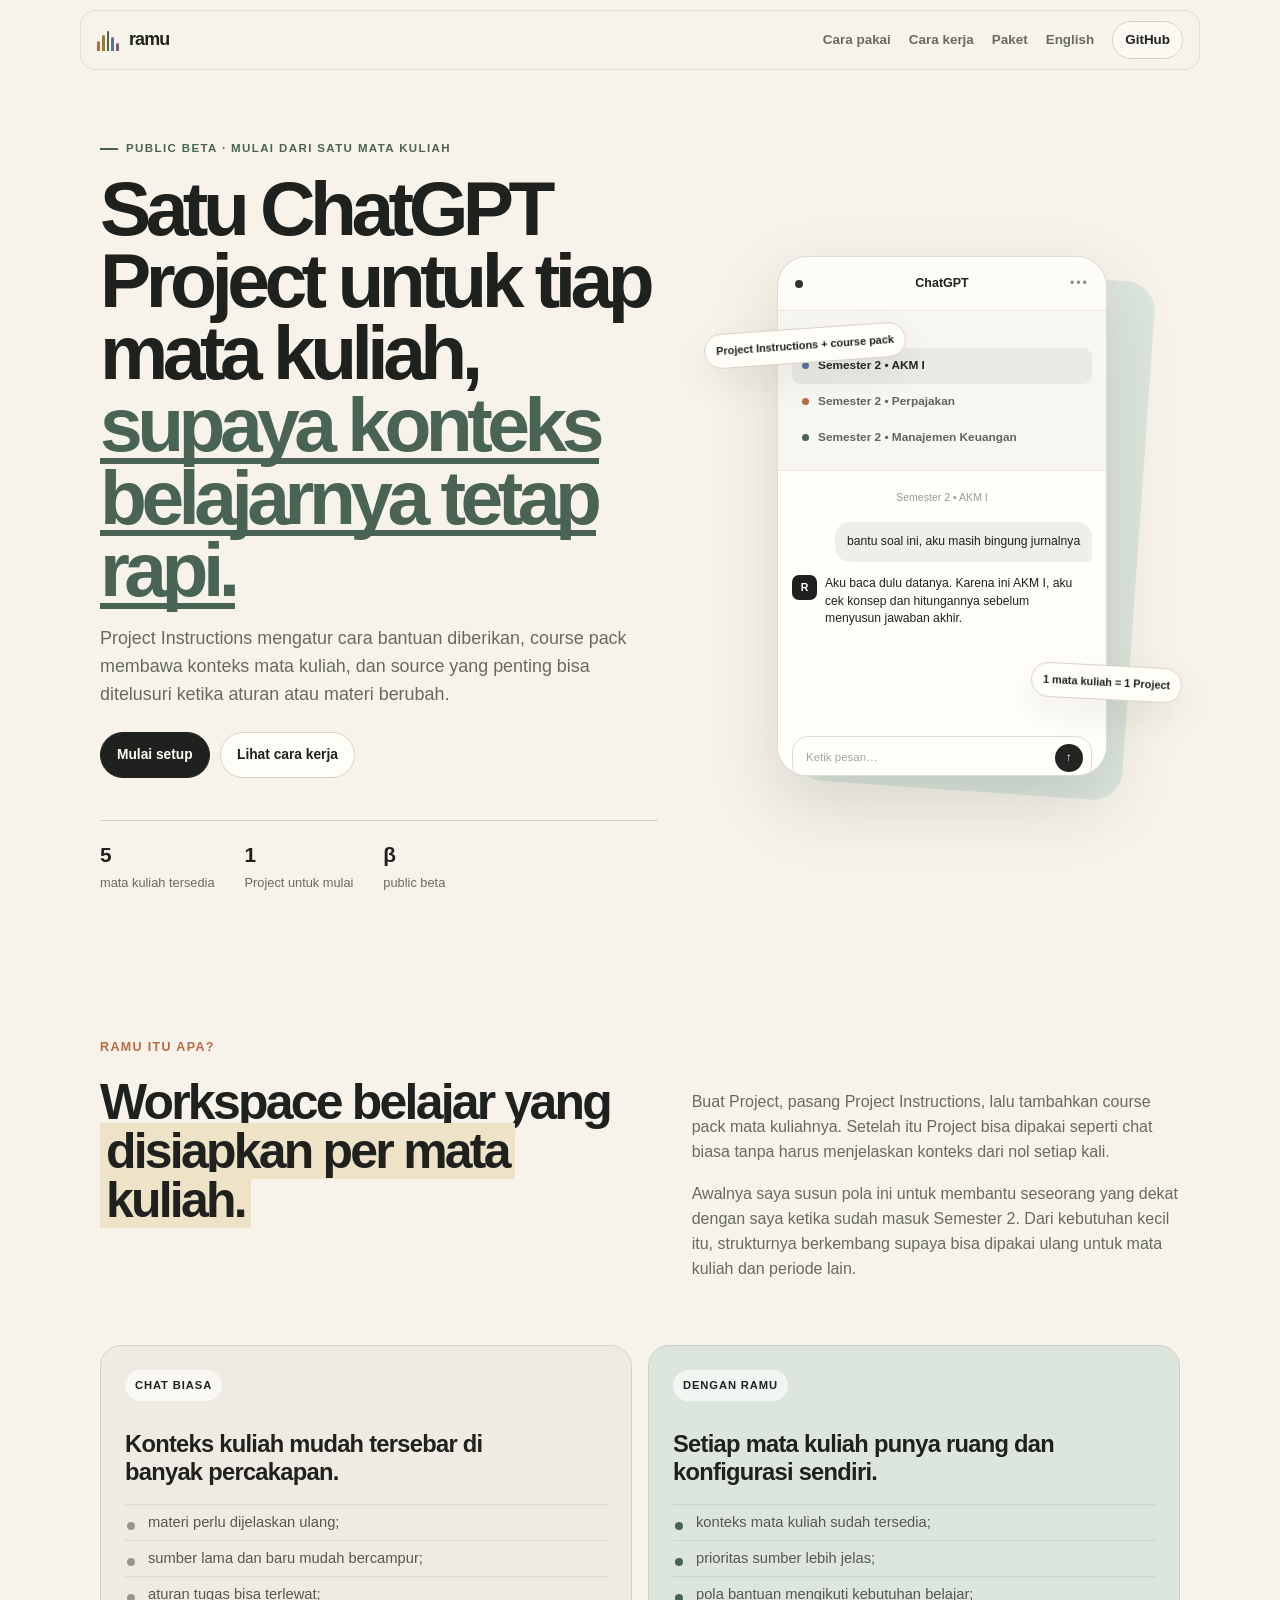
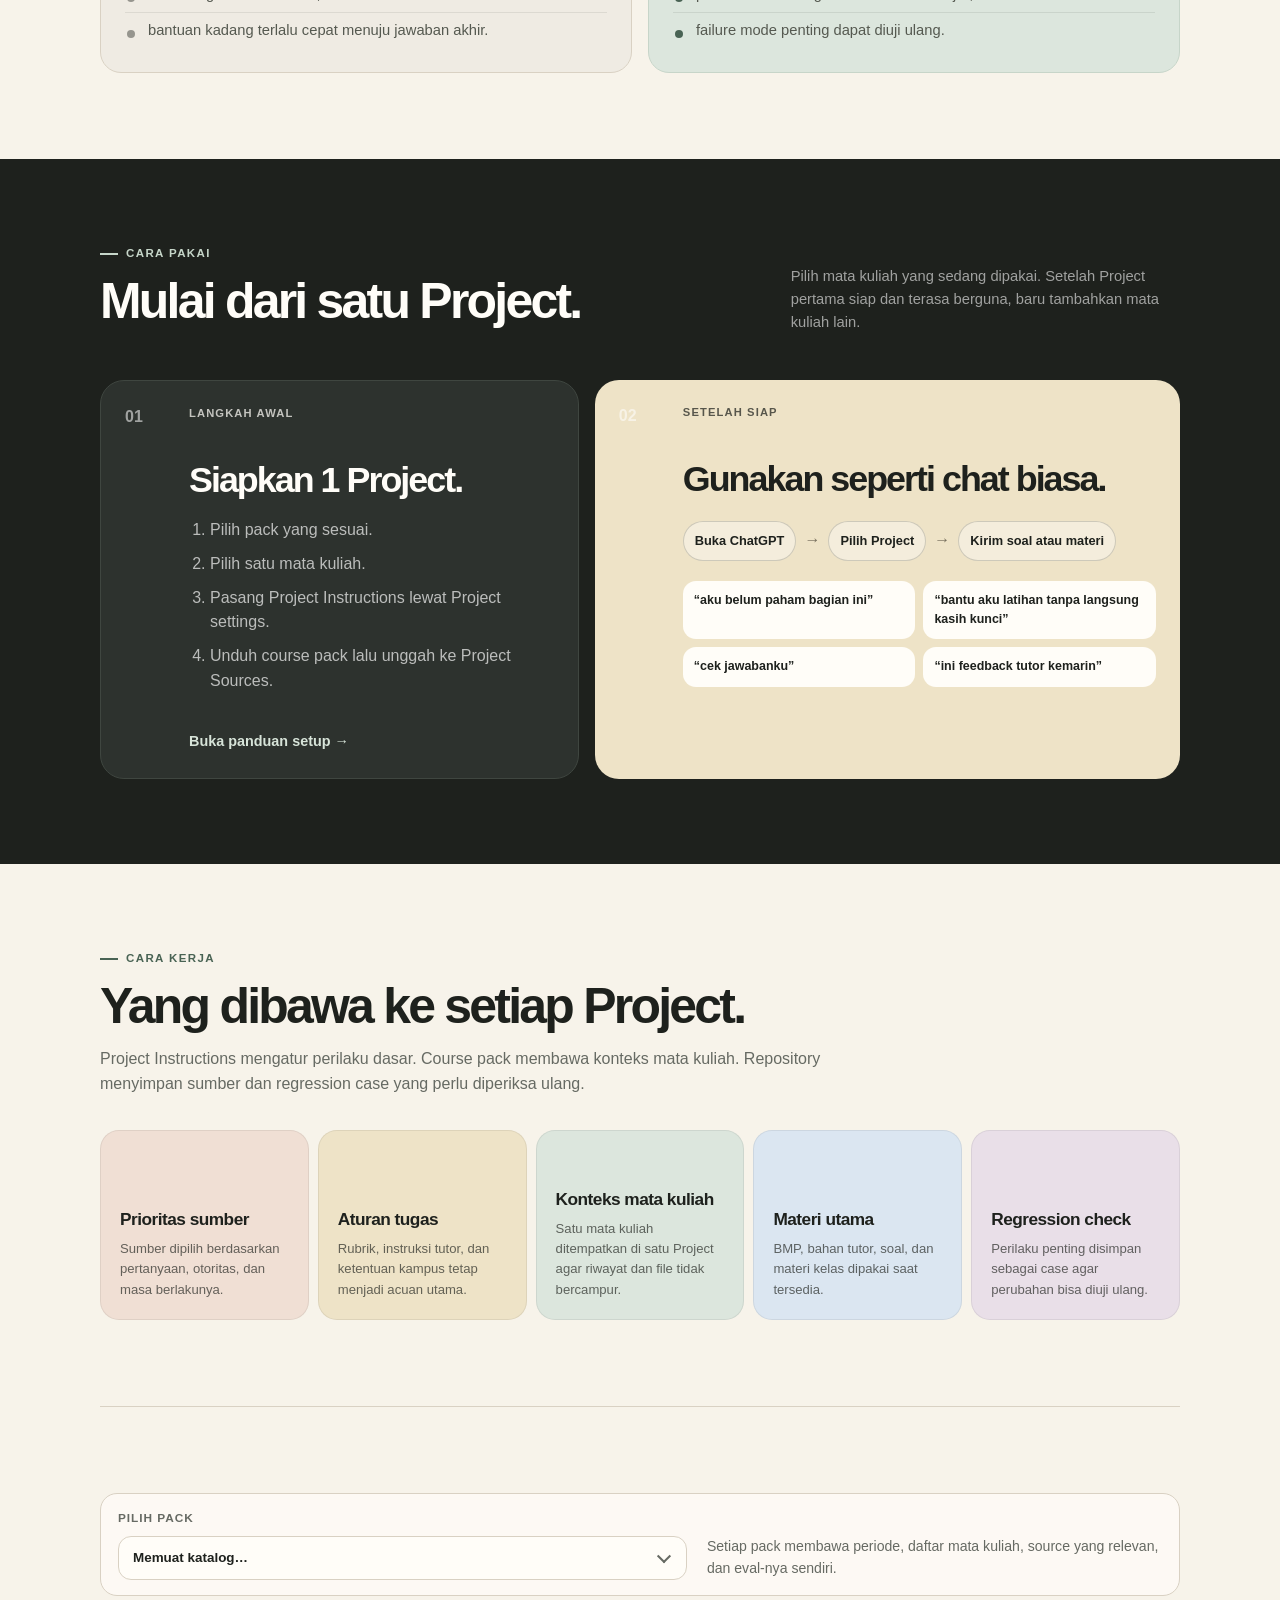
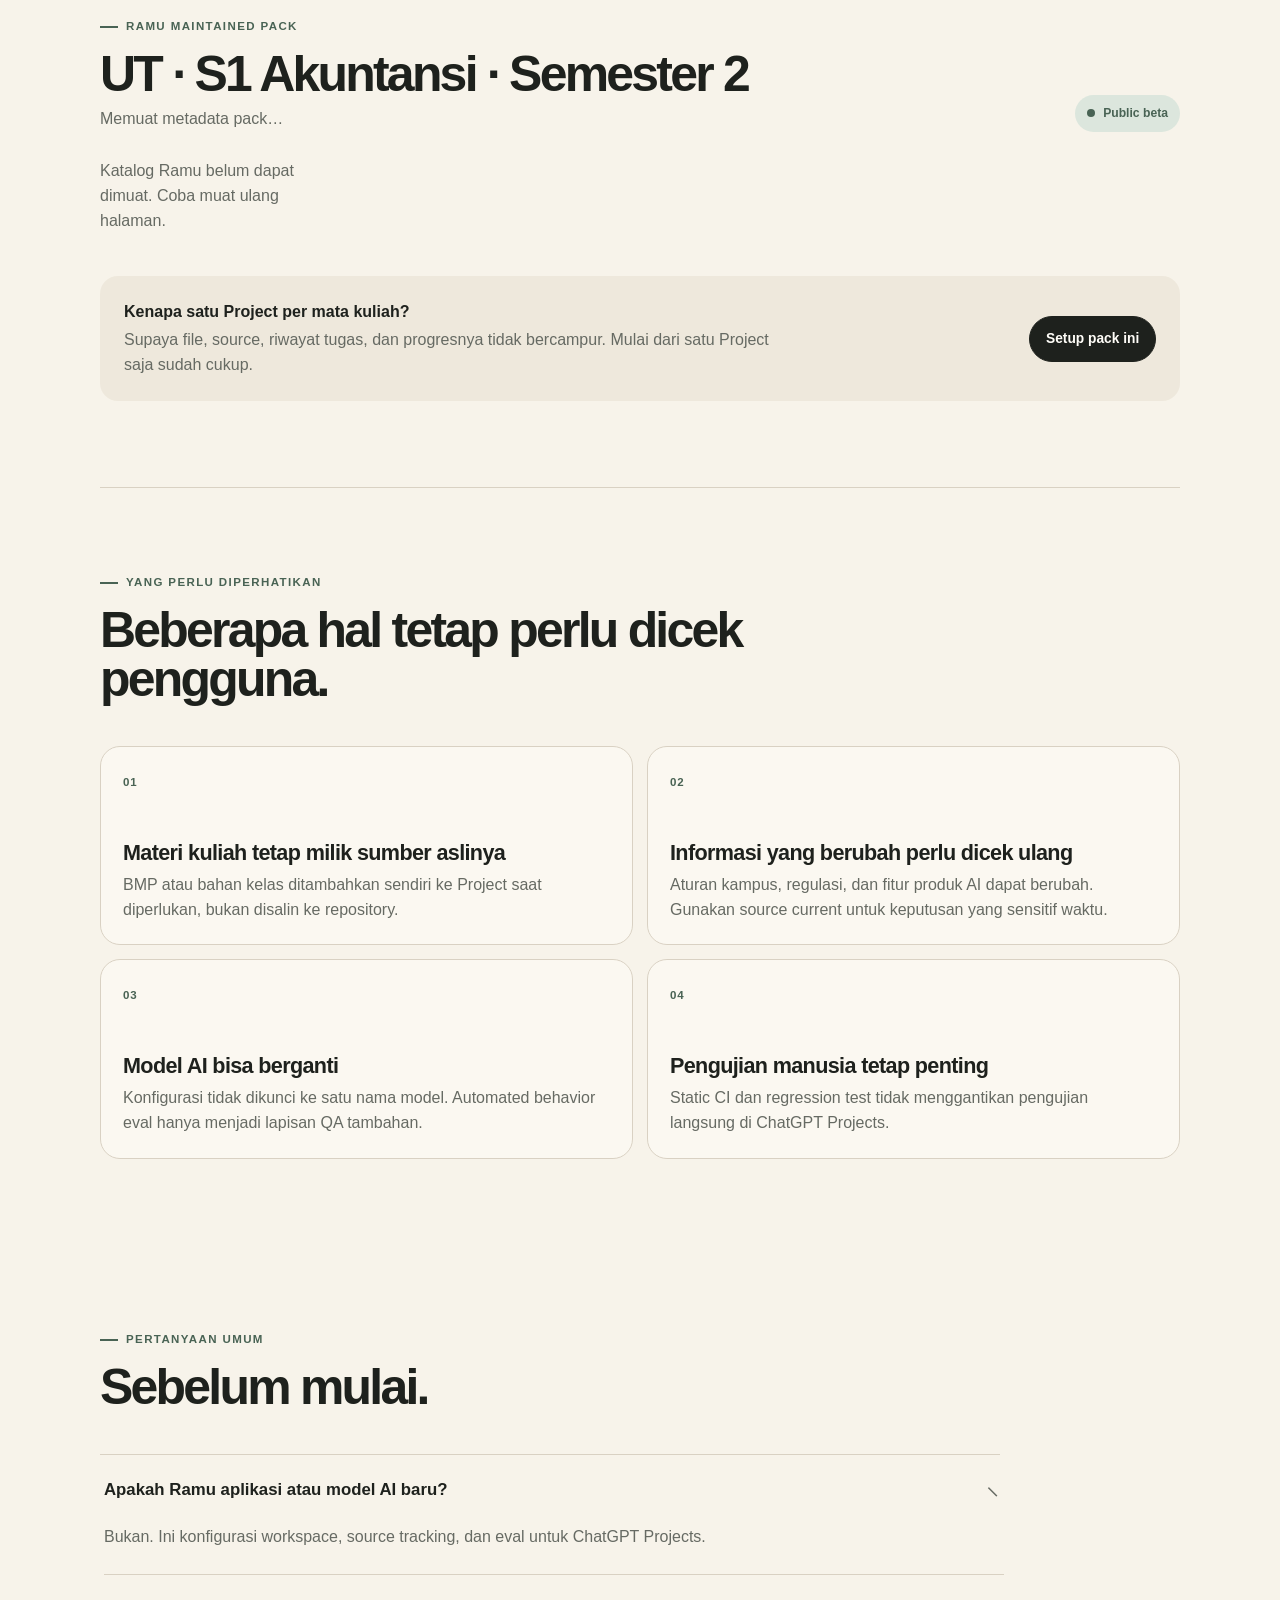
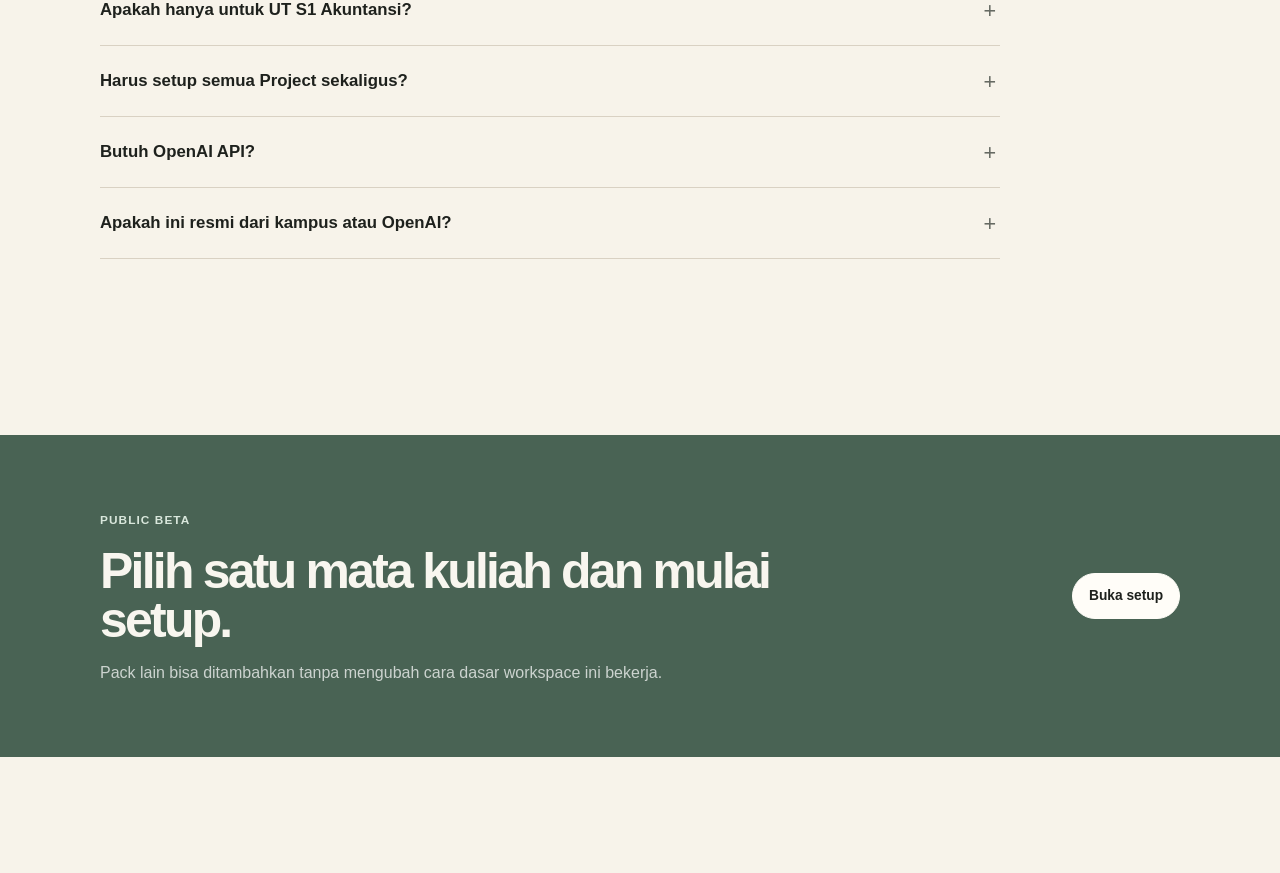
==== commit 23affcb9: "Tambahkan English entry surface Pertahankan README Indonesia sebagai canonical, tambah English overv" ====
--- a/site/index.html
+++ b/site/index.html
@@ -8,7 +8,10 @@
   <meta property="og:title" content="Ramu — workspace belajar terstruktur untuk ChatGPT Projects">
   <meta property="og:description" content="Satu mata kuliah, satu ChatGPT Project, dengan konteks dan sumber yang lebih mudah dijaga dari waktu ke waktu.">
   <meta property="og:type" content="website">
+  <meta property="og:site_name" content="Ramu">
+  <meta property="og:locale" content="id_ID">
   <meta property="og:url" content="https://man612.github.io/ramu/">
+  <meta name="twitter:card" content="summary">
   <link rel="canonical" href="https://man612.github.io/ramu/">
   <title>Ramu — workspace belajar terstruktur untuk ChatGPT Projects</title>
   <link rel="stylesheet" href="styles.css">
@@ -20,7 +23,7 @@
 <body>
   <header class="site-header">
     <a class="brand" href="./" aria-label="Beranda Ramu"><span class="brand-mark" aria-hidden="true"><i></i><i></i><i></i><i></i><i></i></span><span>ramu</span></a>
-    <nav aria-label="Navigasi utama"><a href="#cara-pakai">Cara pakai</a><a href="#cara-kerja">Cara kerja</a><a href="#paket">Paket</a><a class="nav-github" href="https://github.com/man612/ramu">GitHub</a></nav>
+    <nav aria-label="Navigasi utama"><a href="#cara-pakai">Cara pakai</a><a href="#cara-kerja">Cara kerja</a><a href="#paket">Paket</a><a href="https://github.com/man612/ramu/blob/main/README.en.md" lang="en">English</a><a class="nav-github" href="https://github.com/man612/ramu">GitHub</a></nav>
   </header>
 
   <main>
@@ -84,7 +87,7 @@
 
     <section class="section shell trust-section"><div class="section-heading compact-heading"><p class="eyebrow"><span></span> Yang perlu diperhatikan</p><h2>Beberapa hal tetap perlu dicek pengguna.</h2></div><div class="trust-grid"><article><span class="trust-icon">01</span><h3>Materi kuliah tetap milik sumber aslinya</h3><p>BMP atau bahan kelas ditambahkan sendiri ke Project saat diperlukan, bukan disalin ke repository.</p></article><article><span class="trust-icon">02</span><h3>Informasi yang berubah perlu dicek ulang</h3><p>Aturan kampus, regulasi, dan fitur produk AI dapat berubah. Gunakan source current untuk keputusan yang sensitif waktu.</p></article><article><span class="trust-icon">03</span><h3>Model AI bisa berganti</h3><p>Konfigurasi tidak dikunci ke satu nama model. Automated behavior eval hanya menjadi lapisan QA tambahan.</p></article><article><span class="trust-icon">04</span><h3>Pengujian manusia tetap penting</h3><p>Static CI dan regression test tidak menggantikan pengujian langsung di ChatGPT Projects.</p></article></div></section>
 
-    <section class="section shell faq-section"><div class="section-heading compact-heading"><p class="eyebrow"><span></span> Pertanyaan umum</p><h2>Sebelum mulai.</h2></div><div class="faq-list"><details open><summary>Apakah Ramu aplikasi atau model AI baru?</summary><p>Bukan. Ini konfigurasi workspace, source tracking, dan eval untuk ChatGPT Projects.</p></details><details><summary>Apakah hanya untuk UT S1 Akuntansi?</summary><p>Pack aktif saat ini adalah UT S1 Akuntansi Semester 2 dan Semester 3 tahun akademik 2026/2027. Struktur repository juga mendukung periode, program, dan institusi lain sebagai pack terpisah.</p></details><details><summary>Harus setup semua Project sekaligus?</summary><p>Tidak. Mulai dari satu mata kuliah, lalu tambahkan Project lain bila diperlukan.</p></details><details><summary>Butuh OpenAI API?</summary><p>Tidak untuk penggunaan normal. API hanya diperlukan untuk automated behavior eval opsional; static validation dan Manual Eval Kit tetap bisa berjalan tanpa API.</p></details><details><summary>Apakah ini resmi dari kampus atau OpenAI?</summary><p>Tidak. Ramu adalah proyek independen. Data akademik dan fitur platform tetap dirujuk dari source resmi masing-masing.</p></details></div></section>
+    <section class="section shell faq-section"><div class="section-heading compact-heading"><p class="eyebrow"><span></span> Pertanyaan umum</p><h2>Sebelum mulai.</h2></div><div class="faq-list"><details open><summary>Apakah Ramu aplikasi atau model AI baru?</summary><p>Bukan. Ini konfigurasi workspace, source tracking, dan eval untuk ChatGPT Projects.</p></details><details><summary>Apakah hanya untuk UT S1 Akuntansi?</summary><p>Pack aktif saat ini adalah UT S1 Akuntansi Semester 1, Semester 2, dan Semester 3 tahun akademik 2026/2027. Struktur repository juga mendukung periode, program, dan institusi lain sebagai pack terpisah.</p></details><details><summary>Harus setup semua Project sekaligus?</summary><p>Tidak. Mulai dari satu mata kuliah, lalu tambahkan Project lain bila diperlukan.</p></details><details><summary>Butuh OpenAI API?</summary><p>Tidak untuk penggunaan normal. API hanya diperlukan untuk automated behavior eval opsional; static validation dan Manual Eval Kit tetap bisa berjalan tanpa API.</p></details><details><summary>Apakah ini resmi dari kampus atau OpenAI?</summary><p>Tidak. Ramu adalah proyek independen. Data akademik dan fitur platform tetap dirujuk dari source resmi masing-masing.</p></details></div></section>
 
     <section class="closing-section"><div class="shell closing-inner"><div><span class="closing-label" id="closing-pack-label">Public beta</span><h2>Pilih satu mata kuliah dan mulai setup.</h2><p>Pack lain bisa ditambahkan tanpa mengubah cara dasar workspace ini bekerja.</p></div><a class="button light-button" data-setup-link href="setup.html">Buka setup</a></div></section>
   </main>
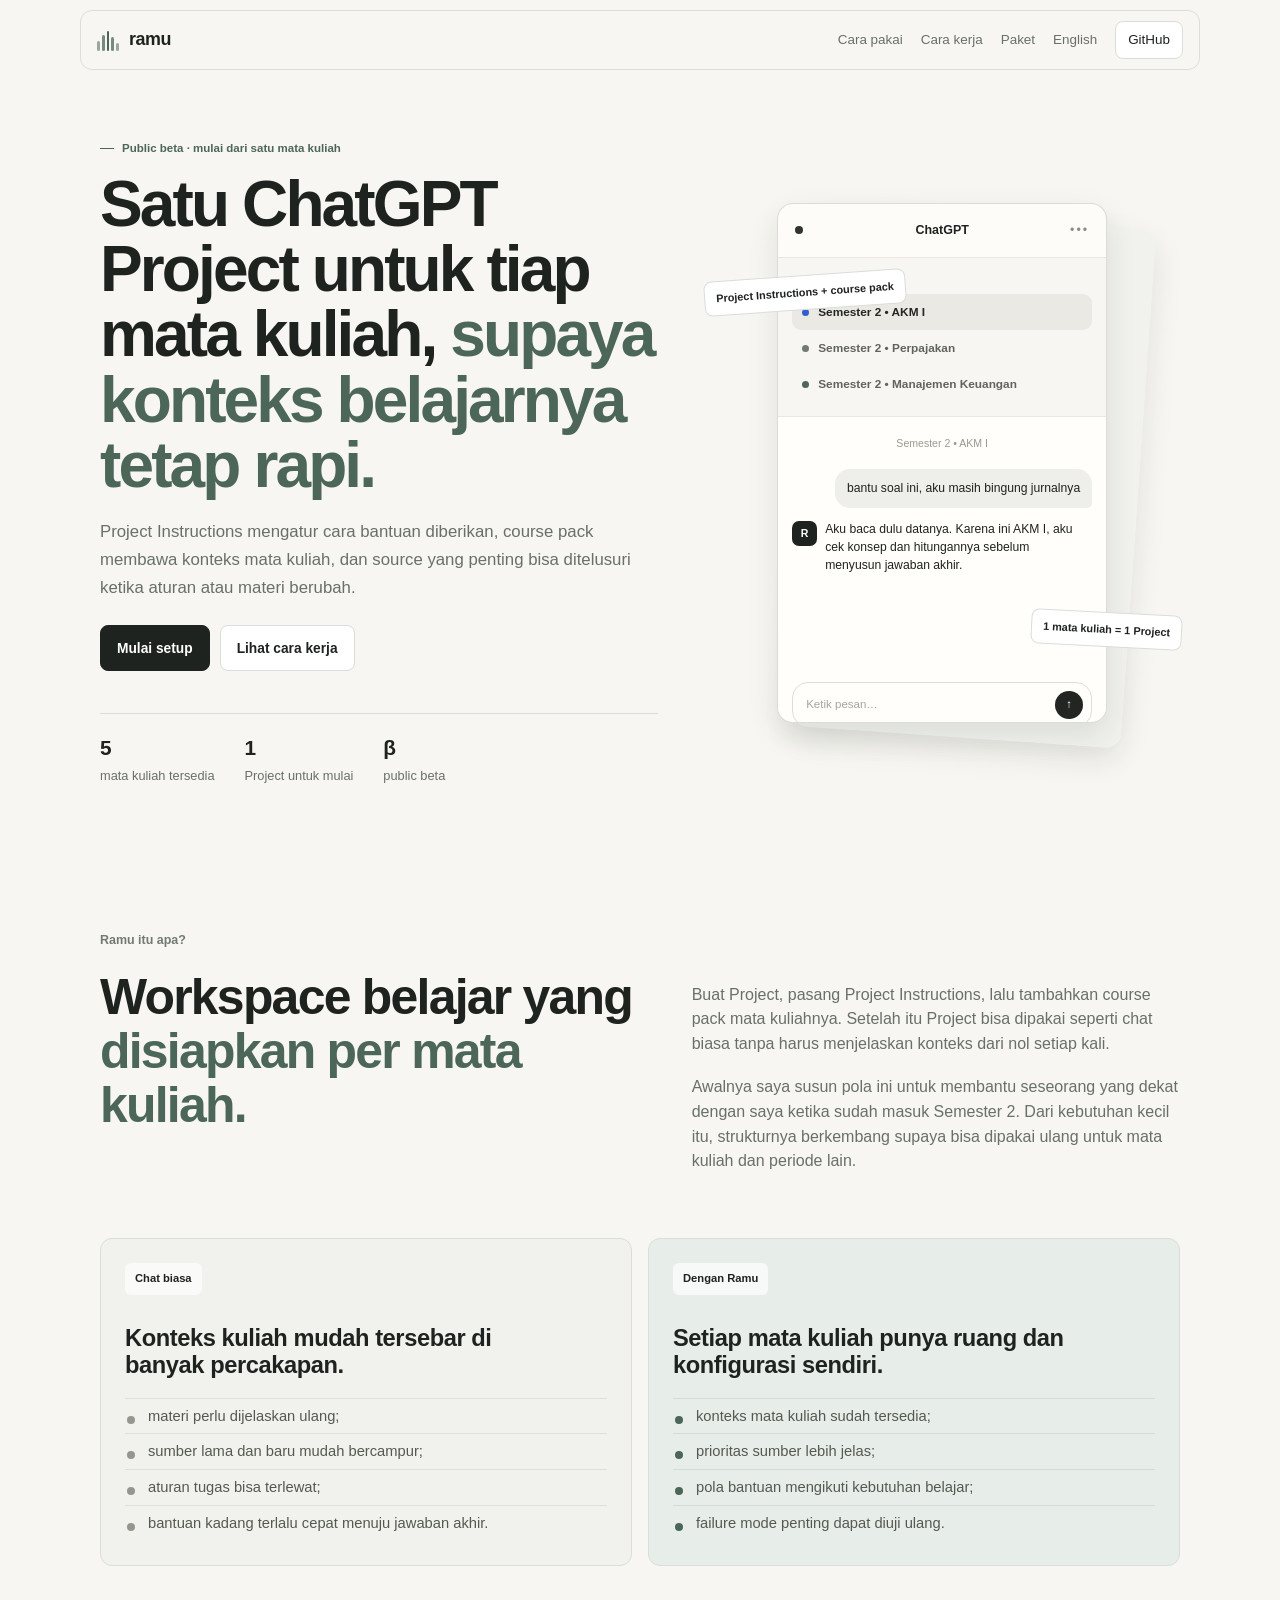
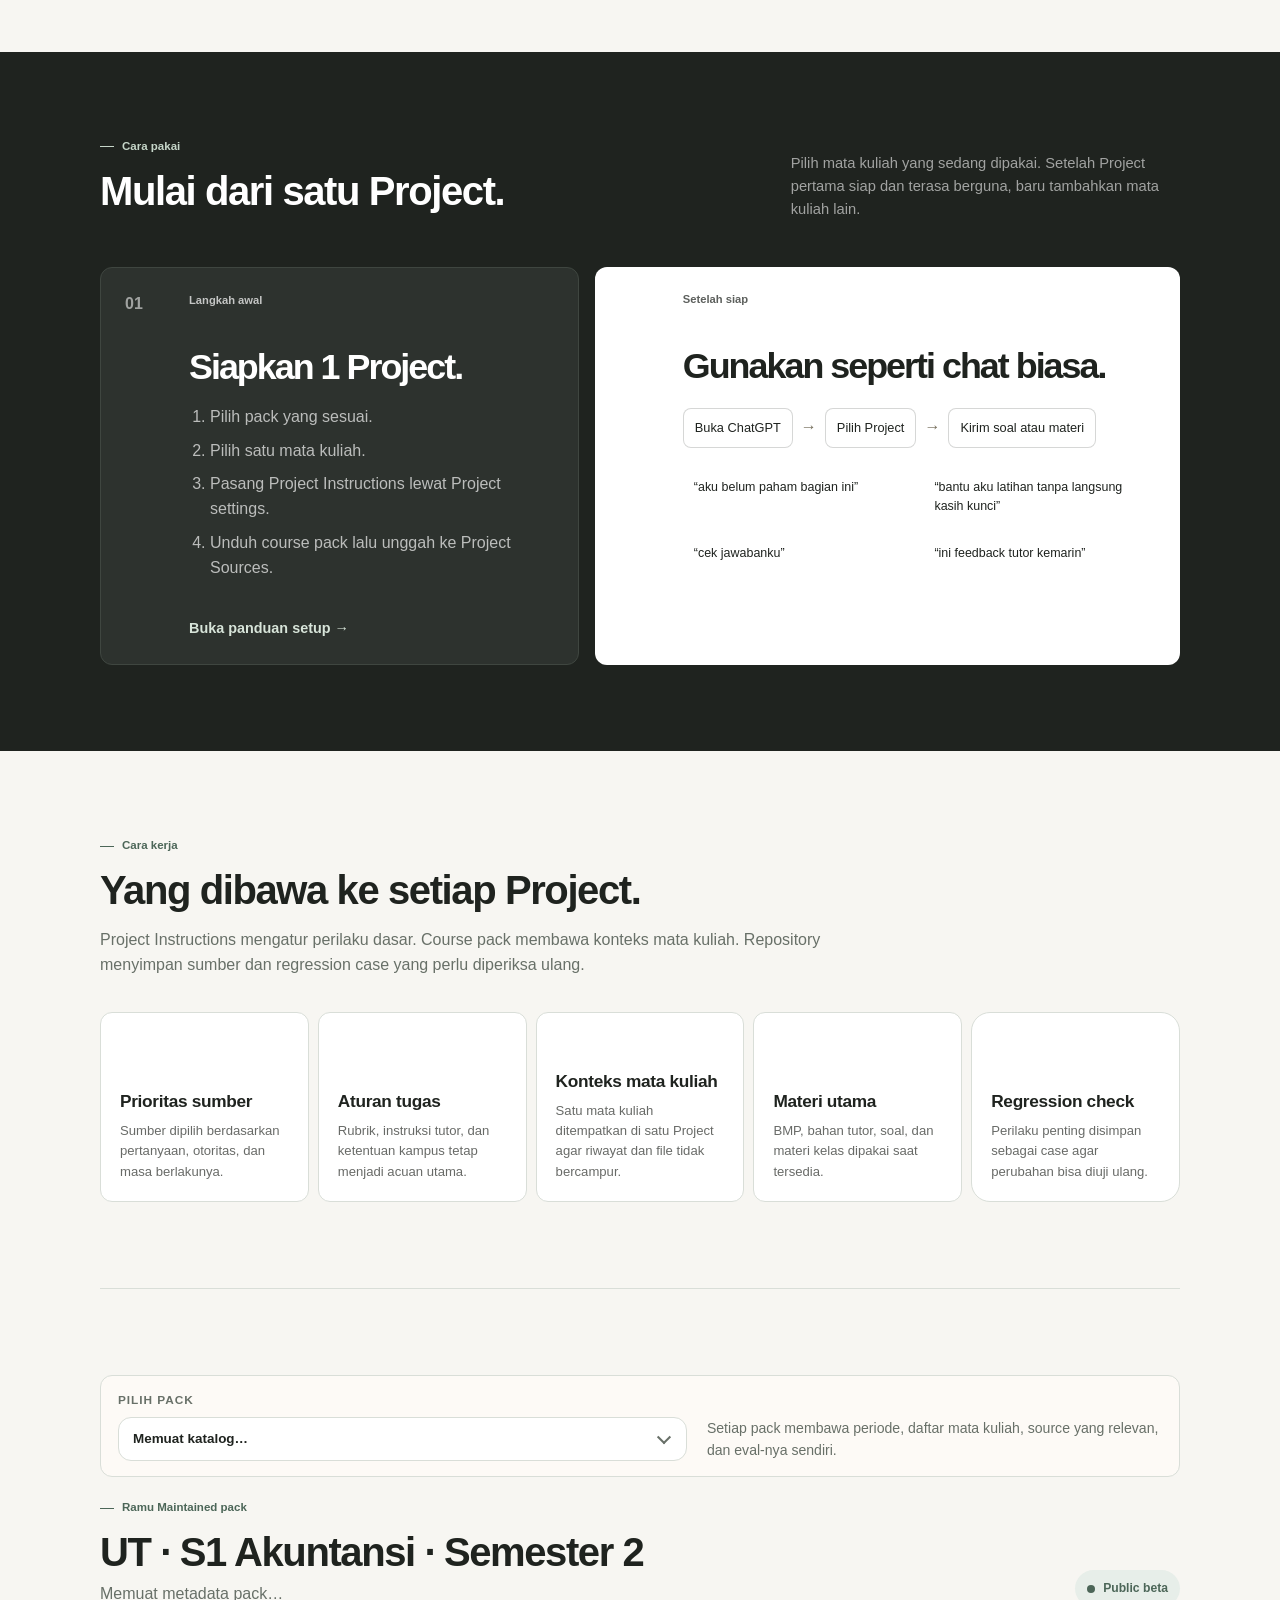
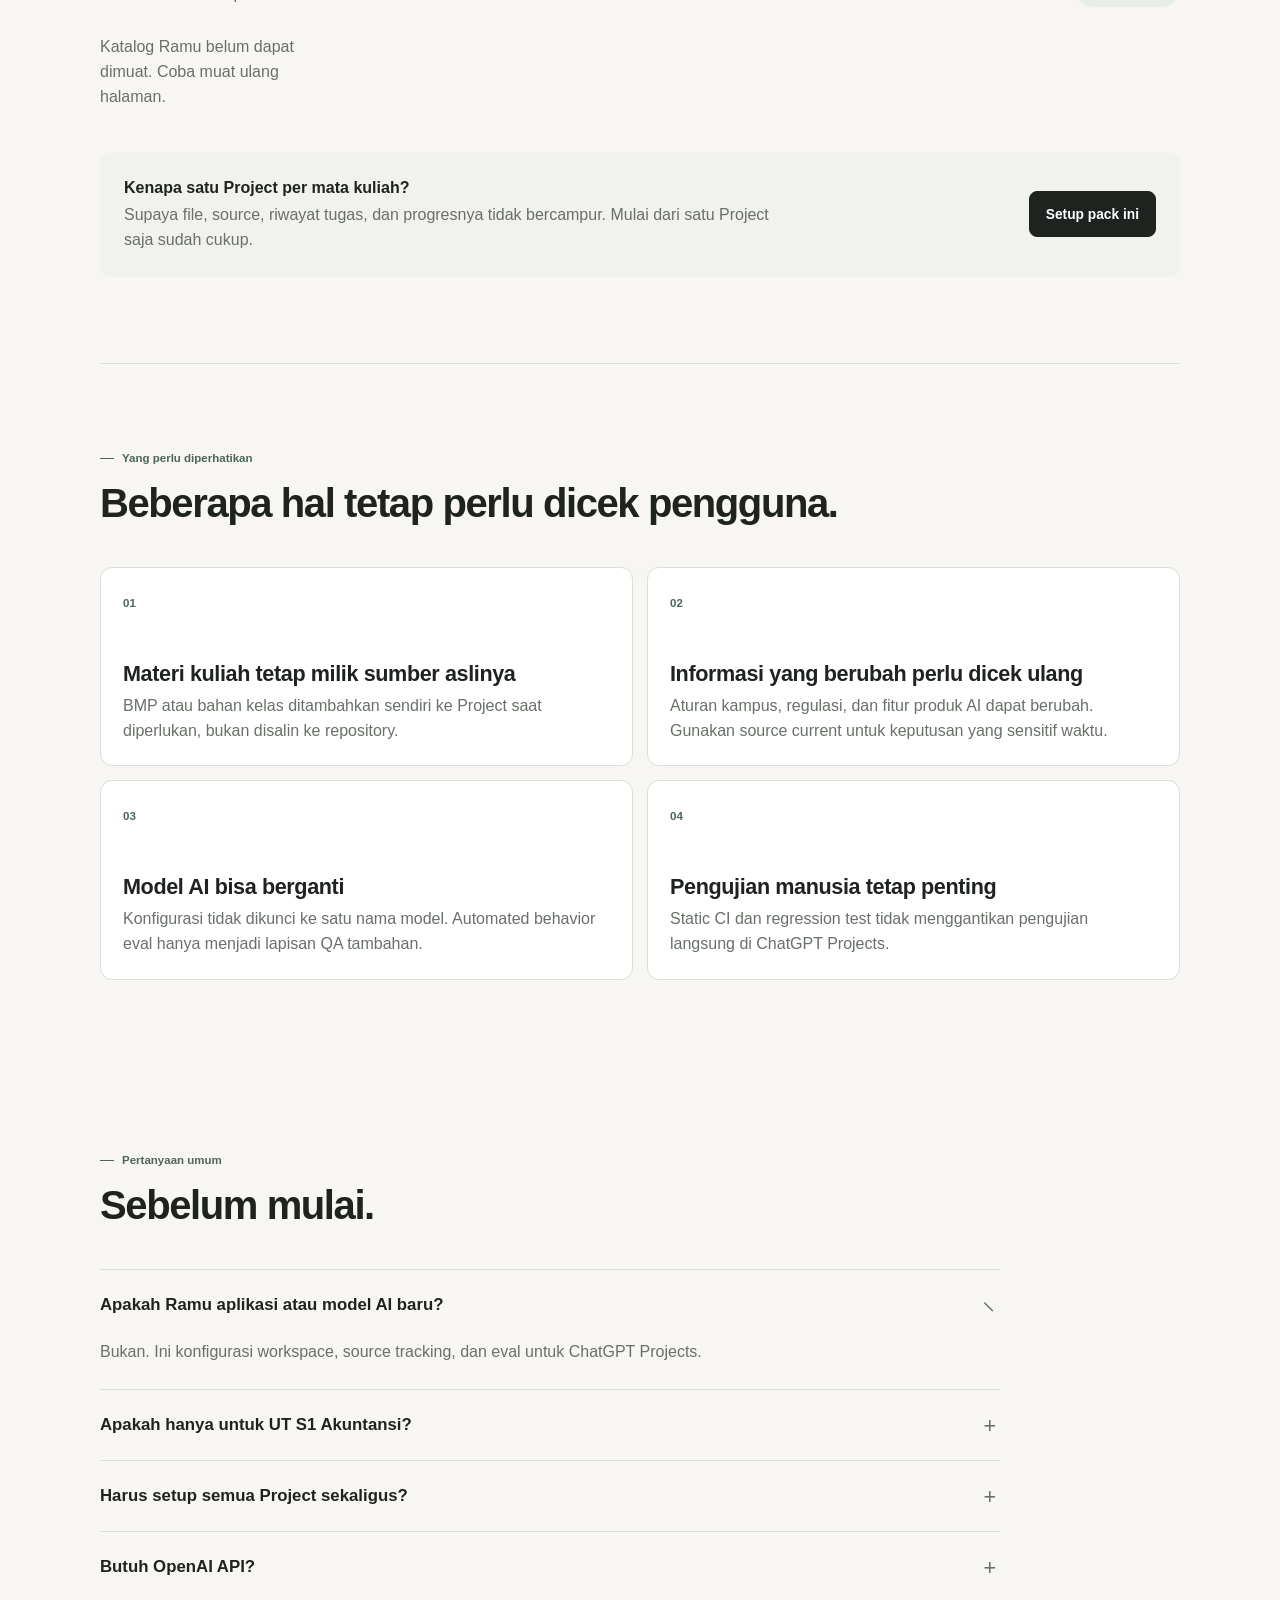
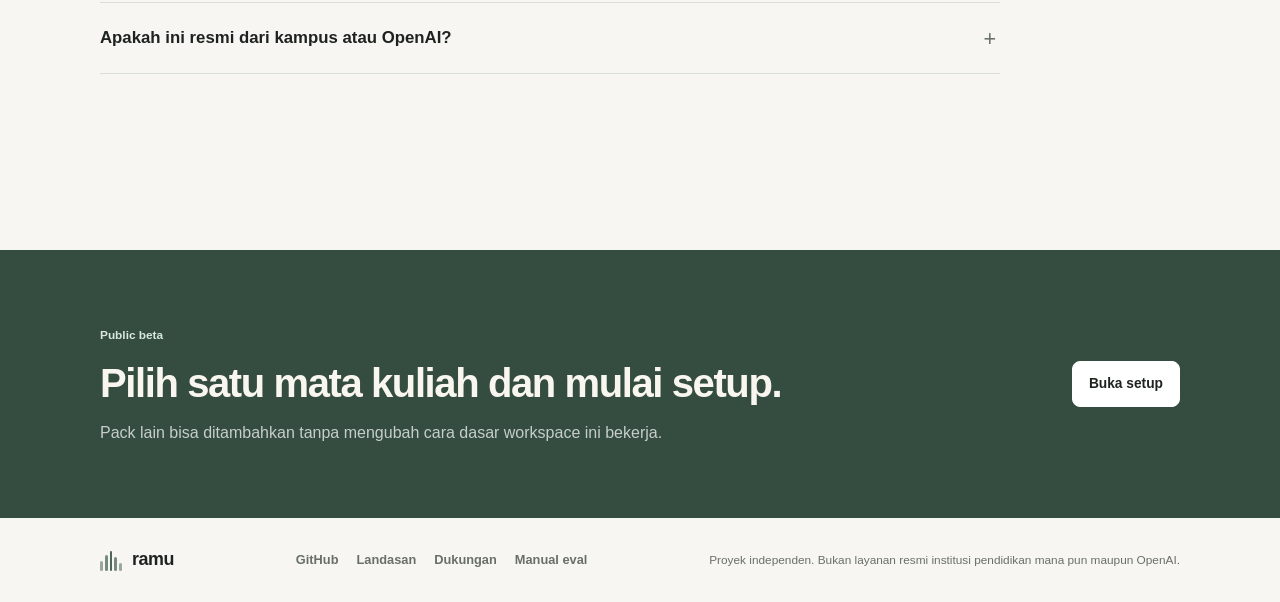
==== commit c4c96d96: "Establish quieter website foundations" ====
--- a/site/index.html
+++ b/site/index.html
@@ -19,6 +19,7 @@
   <link rel="stylesheet" href="responsive.css">
   <link rel="stylesheet" href="motion.css">
   <link rel="stylesheet" href="mobile.css">
+  <link rel="stylesheet" href="foundations.css">
 </head>
 <body>
   <header class="site-header">
--- a/site/motion.css
+++ b/site/motion.css
@@ -1,284 +1,44 @@
-/* Motion layer: visual movement and interaction only. */
+/* Motion is reserved for state changes, not decoration. */
 :root {
-  --motion-fast: 180ms;
-  --motion-base: 420ms;
-  --motion-slow: 760ms;
-  --motion-ease: cubic-bezier(.22, 1, .36, 1);
-  --motion-ease-soft: cubic-bezier(.2, .75, .25, 1);
-}
-
-html.motion-ready body {
-  overflow-x: clip;
-}
-
-body::before {
-  content: "";
-  position: fixed;
-  inset: 0 0 auto;
-  height: 3px;
-  z-index: 999;
-  transform: scaleX(var(--page-progress, 0));
-  transform-origin: left center;
-  background: linear-gradient(90deg, var(--orange), var(--gold), var(--sage), var(--blue), var(--plum));
-  pointer-events: none;
+  --motion-fast: 140ms;
+  --motion-base: 190ms;
+  --motion-ease: cubic-bezier(.2, .7, .2, 1);
 }
 
 .site-header {
-  transition: transform var(--motion-base) var(--motion-ease), opacity var(--motion-base) ease, box-shadow var(--motion-base) ease, background var(--motion-base) ease;
+  transition: border-color var(--motion-base) ease, background var(--motion-base) ease;
 }
-.site-header.is-scrolled { box-shadow: 0 16px 44px rgba(30, 33, 29, .1); }
-.site-header.is-hidden { transform: translateY(-130%); opacity: .2; }
+.site-header.is-scrolled { border-color: var(--border-strong); }
 
-.brand-mark i {
-  transform-origin: 50% 100%;
-  animation: ramu-bars 2.8s var(--motion-ease) infinite alternate;
-}
-.brand-mark i:nth-child(2) { animation-delay: -1.7s; }
-.brand-mark i:nth-child(3) { animation-delay: -.9s; }
-.brand-mark i:nth-child(4) { animation-delay: -2.1s; }
-.brand-mark i:nth-child(5) { animation-delay: -1.2s; }
-@keyframes ramu-bars {
-  0%, 30% { transform: scaleY(.72); }
-  72%, 100% { transform: scaleY(1.08); }
+.button, .small-button, .prompt-grid button,
+.pack-picker-trigger, .setup-nav a, .setup-course summary {
+  transition: background var(--motion-fast) ease,
+              border-color var(--motion-fast) ease,
+              color var(--motion-fast) ease;
 }
 
-[data-reveal] {
-  opacity: 0;
-  transform: translate3d(0, 32px, 0) scale(.985);
-  filter: blur(6px);
-  transition: opacity var(--motion-slow) var(--motion-ease), transform var(--motion-slow) var(--motion-ease), filter var(--motion-slow) ease;
-  transition-delay: var(--reveal-delay, 0ms);
-  will-change: transform, opacity;
-}
-[data-reveal].is-visible {
-  opacity: 1;
-  transform: translate3d(0, 0, 0) scale(1);
-  filter: blur(0);
+.button:active, .small-button:active, .prompt-grid button:active {
+  transform: translateY(1px);
 }
 
-[data-stagger] > * {
-  opacity: 0;
-  transform: translateY(22px) scale(.98);
-  transition: opacity 620ms var(--motion-ease), transform 620ms var(--motion-ease);
-  transition-delay: calc(var(--stagger-index, 0) * 75ms);
+.faq-list summary::after {
+  transition: transform var(--motion-base) var(--motion-ease);
 }
-[data-stagger].is-visible > * {
-  opacity: 1;
-  transform: none;
+.faq-list details[open] summary::after { transform: rotate(45deg); }
+
+.setup-nav a.is-current {
+  color: var(--text);
+  background: var(--surface-subtle);
 }
-
-.hero-copy-block > * {
-  opacity: 0;
-  transform: translateY(20px);
-  animation: hero-enter 780ms var(--motion-ease) forwards;
+.setup-nav a.is-current b {
+  background: var(--accent-soft);
+  color: var(--accent-strong);
 }
-.hero-copy-block > *:nth-child(1) { animation-delay: 80ms; }
-.hero-copy-block > *:nth-child(2) { animation-delay: 160ms; }
-.hero-copy-block > *:nth-child(3) { animation-delay: 250ms; }
-.hero-copy-block > *:nth-child(4) { animation-delay: 340ms; }
-.hero-copy-block > *:nth-child(5) { animation-delay: 430ms; }
-@keyframes hero-enter { to { opacity: 1; transform: none; } }
-
-.hero h1 em {
-  position: relative;
-  display: inline;
-  background-image: linear-gradient(currentColor, currentColor);
-  background-size: 0 7%;
-  background-position: 0 96%;
-  background-repeat: no-repeat;
-  animation: marker-draw 1s var(--motion-ease) 680ms forwards;
-}
-@keyframes marker-draw { to { background-size: 100% 7%; } }
-
-.phone-stage { perspective: 1100px; }
-.phone-card:not(.phone-back) {
-  transform: rotateX(var(--phone-rx, 0deg)) rotateY(var(--phone-ry, 0deg)) translate3d(0, var(--phone-y, 0px), 0);
-  transition: transform 180ms ease-out, box-shadow 350ms ease;
-  will-change: transform;
-}
-.phone-card:not(.phone-back):hover { box-shadow: 0 38px 90px rgba(30, 33, 29, .18); }
-.phone-back {
-  animation: phone-back-float 5.8s ease-in-out infinite;
-}
-@keyframes phone-back-float {
-  0%, 100% { transform: translate(34px, 20px) rotate(5deg); }
-  50% { transform: translate(48px, 3px) rotate(7deg); }
-}
-.floating-note { animation: note-float 4.2s ease-in-out infinite; }
-.note-two { animation-delay: -2s; }
-@keyframes note-float {
-  0%, 100% { translate: 0 0; }
-  50% { translate: 0 -10px; }
-}
-.phone-project.active { animation: active-project 2.8s ease-in-out infinite; }
-@keyframes active-project {
-  0%, 100% { box-shadow: inset 0 0 0 0 rgba(73, 99, 84, 0); }
-  50% { box-shadow: inset 0 0 0 1px rgba(73, 99, 84, .22); }
-}
-.bubble.user { animation: bubble-in-right 720ms var(--motion-ease) 720ms both; }
-.bubble.assistant { animation: bubble-in-left 760ms var(--motion-ease) 1.05s both; }
-@keyframes bubble-in-right { from { opacity: 0; transform: translate(28px, 12px) scale(.94); } }
-@keyframes bubble-in-left { from { opacity: 0; transform: translate(-24px, 12px) scale(.94); } }
-.chat-input b { animation: send-pulse 2.3s ease-in-out 1.5s infinite; }
-@keyframes send-pulse { 0%, 80%, 100% { transform: scale(1); } 88% { transform: scale(1.12); } }
-
-.button, .small-button, .prompt-grid button, .setup-course summary, .faq-list summary, .course-card, .comparison, .foundation-card, .trust-grid article, .use-card {
-  -webkit-tap-highlight-color: transparent;
-}
-.button, .small-button, .prompt-grid button {
-  position: relative;
-  overflow: hidden;
-  isolation: isolate;
-  transition: transform var(--motion-fast) var(--motion-ease), box-shadow var(--motion-fast) ease, background var(--motion-fast) ease, border-color var(--motion-fast) ease;
-}
-.button::after, .small-button::after, .prompt-grid button::after {
-  content: "";
-  position: absolute;
-  left: var(--ripple-x, 50%);
-  top: var(--ripple-y, 50%);
-  width: 12px;
-  aspect-ratio: 1;
-  border-radius: 50%;
-  background: currentColor;
-  opacity: 0;
-  transform: translate(-50%, -50%) scale(0);
-  pointer-events: none;
-  z-index: -1;
-}
-.button.is-rippling::after, .small-button.is-rippling::after, .prompt-grid button.is-rippling::after {
-  animation: ripple 620ms ease-out;
-}
-@keyframes ripple {
-  0% { opacity: .16; transform: translate(-50%, -50%) scale(0); }
-  100% { opacity: 0; transform: translate(-50%, -50%) scale(28); }
-}
-.button:active, .small-button:active, .prompt-grid button:active { transform: scale(.965); }
-
-.comparison, .course-card, .foundation-card, .trust-grid article, .use-card, .setup-step-card, .setup-course {
-  transition: transform 320ms var(--motion-ease), box-shadow 320ms ease, border-color 320ms ease, background 320ms ease;
-}
-.course-card:hover, .foundation-card:hover, .trust-grid article:hover, .comparison:hover {
-  transform: translateY(-7px);
-  box-shadow: 0 22px 50px rgba(30, 33, 29, .09);
-}
-
-.course-card {
-  position: relative;
-  overflow: hidden;
-}
-.course-card::before {
-  content: "";
-  position: absolute;
-  inset: 0;
-  background: radial-gradient(280px circle at var(--card-x, 50%) var(--card-y, 50%), rgba(255,255,255,.65), transparent 52%);
-  opacity: 0;
-  transition: opacity 240ms ease;
-  pointer-events: none;
-}
-.course-card:hover::before { opacity: 1; }
-
-.marker {
-  background-size: 100% 100%;
-  transition: background-size 600ms var(--motion-ease);
-}
-.marker.is-animated { animation: marker-pulse 1.8s ease-in-out 1; }
-@keyframes marker-pulse { 50% { background-size: 100% 72%; } }
-
-.daily-flow span, .prompt-examples span, .settings-path span, .phone-mini-flow div {
-  transition: transform 260ms var(--motion-ease), background 260ms ease, border-color 260ms ease;
-}
-.daily-flow span:hover, .prompt-examples span:hover, .settings-path span:hover, .phone-mini-flow div:hover { transform: translateY(-3px); }
-.daily-flow i, .settings-path i, .phone-mini-flow > i { animation: arrow-breathe 1.8s ease-in-out infinite; }
-@keyframes arrow-breathe { 50% { transform: translateX(4px); opacity: .5; } }
-
-.faq-list details {
-  overflow: clip;
-  transition: border-color 260ms ease, background 260ms ease, transform 260ms var(--motion-ease);
-}
-.faq-list details[open] { transform: translateX(4px); }
-.faq-list summary { cursor: pointer; }
-.faq-list summary::after { transition: transform 320ms var(--motion-ease); }
-.faq-list details[open] summary::after { transform: rotate(45deg); }
-.faq-list details > p { transform-origin: top; animation: details-in 360ms var(--motion-ease); }
-@keyframes details-in { from { opacity: 0; transform: translateY(-8px); } }
-
-.setup-nav a {
-  transition: color 260ms ease, background 260ms ease, transform 260ms var(--motion-ease), border-color 260ms ease;
-}
-.setup-nav a.is-current { transform: translateX(5px); }
-.setup-nav a.is-current b { animation: step-pop 420ms var(--motion-ease); }
-@keyframes step-pop { 50% { transform: scale(1.22) rotate(-5deg); } }
-
-.setup-step-card.is-current-step {
-  box-shadow: 0 24px 60px rgba(30, 33, 29, .09);
-  border-color: rgba(73, 99, 84, .32);
-}
-.setup-course[open] { transform: translateY(-2px); box-shadow: 0 16px 38px rgba(30,33,29,.07); }
-.setup-course summary { transition: background 240ms ease, transform 180ms var(--motion-ease); }
-.setup-course summary:active { transform: scale(.99); }
-.done-pill { transition: background 280ms ease, color 280ms ease, transform 280ms var(--motion-ease); }
-.setup-course[data-complete="true"] .done-pill { animation: done-pop 460ms var(--motion-ease); }
-@keyframes done-pop { 50% { transform: scale(1.12); } }
+.setup-step-card.is-current-step { border-color: var(--border-strong); }
 
 .progress-track { overflow: hidden; }
-#progress-bar { position: relative; transition: width 680ms var(--motion-ease); }
-#progress-bar::after {
-  content: "";
-  position: absolute;
-  inset: 0;
-  background: linear-gradient(90deg, transparent, rgba(255,255,255,.7), transparent);
-  transform: translateX(-120%);
-  animation: progress-shimmer 2.4s ease-in-out infinite;
-}
-@keyframes progress-shimmer { 55%, 100% { transform: translateX(160%); } }
-
-.complete-check input:checked + span { animation: check-label 420ms var(--motion-ease); }
-@keyframes check-label { 50% { transform: translateX(4px); } }
-
-.motion-particle {
-  position: fixed;
-  z-index: 9999;
-  width: 7px;
-  height: 7px;
-  border-radius: 2px;
-  pointer-events: none;
-  background: var(--particle-color, var(--sage));
-  animation: particle-fly 760ms var(--motion-ease) forwards;
-}
-@keyframes particle-fly {
-  to { transform: translate(var(--particle-x), var(--particle-y)) rotate(var(--particle-r)); opacity: 0; scale: .4; }
-}
-
-.page-enter {
-  position: fixed;
-  inset: 0;
-  z-index: 10000;
-  background: var(--paper);
-  pointer-events: none;
-  transform-origin: top;
-  animation: page-enter 720ms var(--motion-ease) forwards;
-}
-@keyframes page-enter { to { transform: translateY(-100%); } }
-
-@media (hover: hover) and (pointer: fine) {
-  [data-magnetic] { transition: transform 170ms ease-out; will-change: transform; }
-  .button:hover { box-shadow: 0 10px 26px rgba(30,33,29,.1); }
-}
-
-@media (max-width: 720px) {
-  body::before { height: 2px; }
-  .site-header { top: 7px; }
-  [data-reveal] { transform: translate3d(0, 20px, 0) scale(.992); filter: blur(3px); }
-  [data-stagger] > * { transform: translateY(14px); }
-  .hero-copy-block > * { animation-duration: 640ms; }
-  .phone-stage { perspective: none; }
-  .phone-card:not(.phone-back) { transform: translateY(var(--phone-y, 0px)); }
-  .course-card:hover, .foundation-card:hover, .trust-grid article:hover, .comparison:hover { transform: none; box-shadow: none; }
-  .floating-note { animation-duration: 5.4s; }
-  .use-card, .comparison, .foundation-card, .trust-grid article, .course-card, .setup-step-card { contain: paint; }
-  .button, .small-button, .prompt-grid button { min-height: 48px; }
-  .setup-nav a.is-current { transform: none; }
-}
+#progress-bar { transition: width 220ms var(--motion-ease); }
+.done-pill { transition: background var(--motion-base) ease, color var(--motion-base) ease; }
 
 @media (prefers-reduced-motion: reduce) {
   *, *::before, *::after {
@@ -287,6 +47,4 @@
     animation-iteration-count: 1 !important;
     transition-duration: .001ms !important;
   }
-  [data-reveal], [data-stagger] > *, .hero-copy-block > * { opacity: 1 !important; transform: none !important; filter: none !important; }
-  .site-header.is-hidden { transform: none; opacity: 1; }
 }
--- a/site/foundations.css
+++ b/site/foundations.css
@@ -0,0 +1,149 @@
+/* UX foundations for the #51 redesign. Loaded last on purpose. */
+:root {
+  --bg: #f7f6f2;
+  --surface: #ffffff;
+  --surface-subtle: #f1f2ee;
+  --text: #1f231f;
+  --text-muted: #687068;
+  --border: #d9ded8;
+  --border-strong: #bdc5bd;
+  --accent: #4c6658;
+  --accent-strong: #354d41;
+  --accent-soft: #e7eee9;
+  --focus: #315fcb;
+  --paper: var(--bg);
+  --paper-2: var(--surface-subtle);
+  --paper-3: #e8ebe6;
+  --ink: var(--text);
+  --muted: var(--text-muted);
+  --line: var(--border);
+  --white: var(--surface);
+  --sage: var(--accent);
+  --sage-soft: var(--accent-soft);
+  --blue: var(--focus);
+  --blue-soft: #eef2fb;
+  --orange: #727a73;
+  --orange-soft: var(--surface-subtle);
+  --gold: #727a73;
+  --gold-soft: var(--surface-subtle);
+  --plum: #727a73;
+  --plum-soft: var(--surface-subtle);
+  --radius-sm: 6px;
+  --radius: 8px;
+  --radius-lg: 12px;
+  --shadow: 0 8px 24px rgba(31, 35, 31, .08);
+}
+html { scroll-padding-top: 88px; }
+body { background: var(--bg); color: var(--text); }
+
+:where(a, button, input, summary, [tabindex]):focus-visible {
+  outline: 2px solid var(--focus);
+  outline-offset: 3px;
+}
+
+.site-header {
+  border-color: var(--border);
+  border-radius: 12px;
+  background: rgba(247, 246, 242, .97);
+  backdrop-filter: none;
+  box-shadow: none;
+}
+.brand { font-weight: 650; letter-spacing: -.025em; }
+.brand-mark i { background: var(--accent) !important; border-radius: 2px; }
+.brand-mark i:nth-child(1), .brand-mark i:nth-child(5) { opacity: .55; }
+.brand-mark i:nth-child(2), .brand-mark i:nth-child(4) { opacity: .75; }
+nav a { font-weight: 500; }
+.nav-github { border-radius: 8px; background: var(--surface); }
+
+.eyebrow, .section-kicker, .use-label, .step-caption, .summary-label,
+.setup-nav-label, .closing-label, .copy-kicker {
+  text-transform: none;
+  letter-spacing: 0;
+  font-weight: 600;
+}
+.eyebrow > span { width: 14px; height: 1px; }
+
+h1 { font-size: clamp(3rem, 5.2vw, 4rem); line-height: 1.02; letter-spacing: -.045em; font-weight: 600; }
+h2 { font-size: clamp(2rem, 3.4vw, 2.5rem); line-height: 1.08; letter-spacing: -.035em; font-weight: 600; }
+h3 { letter-spacing: -.018em; font-weight: 600; }
+.hero { min-height: 620px; }
+.hero-copy { font-size: 1.05rem; line-height: 1.65; }
+
+.button, .small-button, .prompt-grid button {
+  border-radius: 8px;
+  font-weight: 600;
+  box-shadow: none;
+}
+.button:hover, .small-button:hover, .prompt-grid button:hover { transform: none; }
+.button.primary { background: var(--text); border-color: var(--text); }
+.button.primary:hover { background: var(--accent-strong); border-color: var(--accent-strong); }
+.button.ghost { background: var(--surface); }
+
+.phone-card { border-radius: 16px; box-shadow: 0 12px 30px rgba(31,35,31,.10); }
+.phone-back { background: var(--surface-subtle); }
+.floating-note { border-radius: 8px; box-shadow: none; font-weight: 600; }
+.marker { background: transparent; padding: 0; color: var(--accent); }
+
+.comparison, .use-card, .foundation-card, .course-card,
+.trust-grid article, .setup-step-card, .setup-summary-card,
+.setup-course, .copy-panel, .nav-progress, .pack-picker-panel {
+  border-radius: 12px;
+  box-shadow: none;
+}
+.comparison.before { background: var(--surface-subtle); }
+.comparison.after { background: var(--accent-soft); border-color: var(--border); }
+.comparison-tag { border-radius: 6px; font-weight: 600; text-transform: none; letter-spacing: 0; }
+.use-card { border-radius: 12px; }
+.daily-use { background: var(--surface); }
+.daily-flow span, .prompt-examples span { border-radius: 8px; font-weight: 500; }
+
+.foundation-card { background: var(--surface) !important; border-color: var(--border); }
+.foundation-letter { color: var(--accent) !important; font-size: clamp(3rem, 6vw, 4.5rem); font-weight: 600; }
+.course-card { border-color: var(--border); border-top: 1px solid var(--border) !important; }
+.course-card h3 { font-weight: 600; }
+.verified-badge, .done-pill { font-weight: 600; }
+.pack-bottom { border-radius: 12px; }
+.trust-grid article { background: var(--surface); }
+.trust-icon { font-weight: 600; letter-spacing: 0; }
+.faq-list summary { font-weight: 600; }
+
+.setup-intro h1 { font-size: clamp(2.8rem, 5vw, 4rem); }
+.setup-summary-card { background: var(--text); }
+.setup-nav a { border-radius: 8px; font-weight: 500; }
+.setup-nav a:hover { background: var(--surface-subtle); }
+.setup-nav b { font-weight: 600; }
+.setup-step-card { background: var(--surface); }
+.accent-card, .finish-card { background: var(--surface); border-color: var(--border); }
+.big-step { border-radius: 8px; font-weight: 600; }
+.settings-path span, .check-list label, .phone-mini-flow div { border-radius: 8px; font-weight: 500; }
+.info-box {
+  border-left: 3px solid var(--accent);
+  border-radius: 0 8px 8px 0;
+  background: var(--surface-subtle);
+}
+.info-box p { color: var(--text-muted); }
+.copy-kicker { color: var(--accent); }
+.setup-course { border-radius: 8px; }
+.course-number { border-radius: 6px; font-weight: 600; }
+.small-button { border-radius: 8px; }
+.complete-check { font-weight: 500; }
+.prompt-grid button { background: var(--surface); border-color: var(--border); }
+.phone-mini-flow div span { background: var(--accent); font-weight: 600; }
+
+.closing-section { background: var(--accent-strong); }
+.light-button { background: var(--surface); color: var(--text); border-color: var(--surface); }
+.error-code { color: var(--text-muted); font-weight: 600; letter-spacing: 0; }
+.error-page h1 { font-size: clamp(3rem, 6vw, 4.5rem); }
+
+@media (max-width: 720px) {
+  html { scroll-padding-top: 74px; }
+  .shell { width: min(100% - 32px, 1160px); }
+  .section { padding: 56px 0; }
+  h1 { font-size: clamp(2.35rem, 10vw, 2.8rem); }
+  h2 { font-size: clamp(1.75rem, 7vw, 2.1rem); }
+  .hero { min-height: 0; padding-top: 52px; }
+  .button, .small-button, .prompt-grid button { min-height: 48px; }
+  .site-header { border-radius: 10px; }
+  .hero-facts div { background: transparent; border-radius: 0; }
+  .phone-card { border-radius: 14px; }
+}
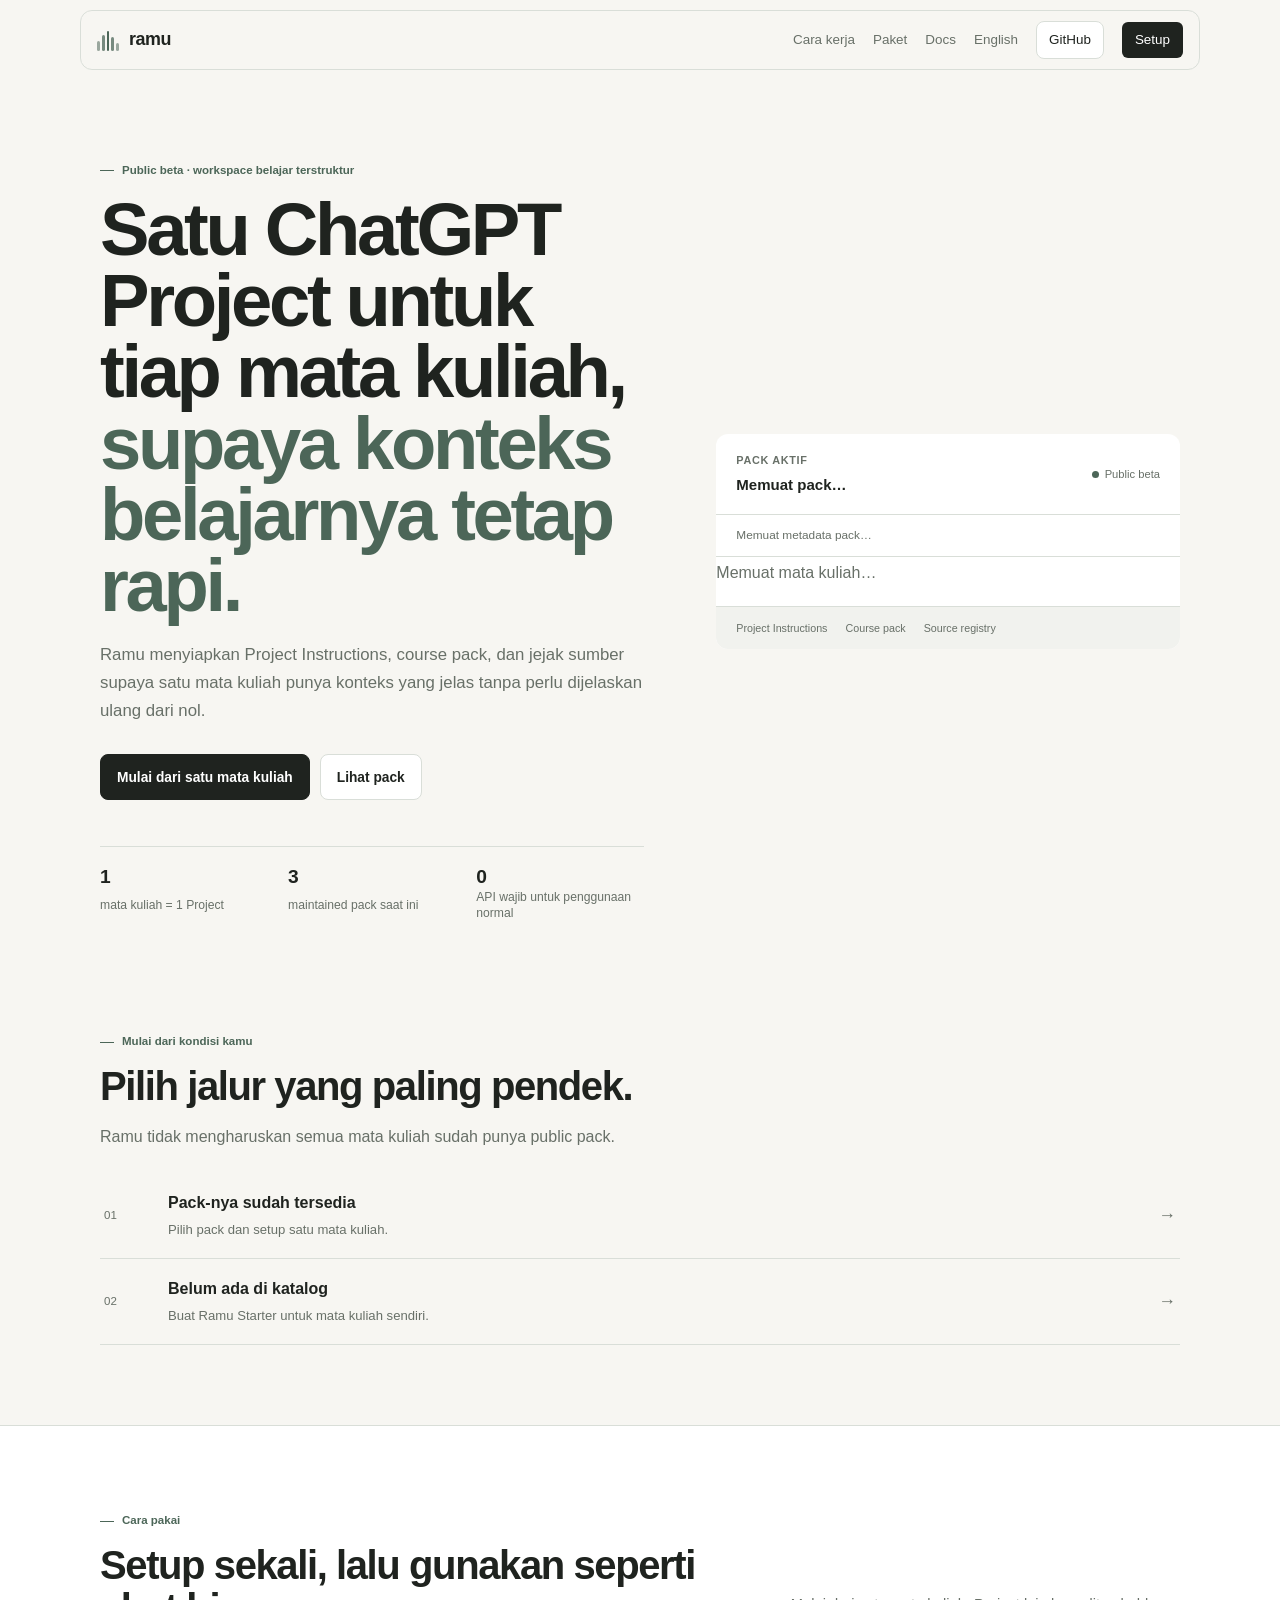
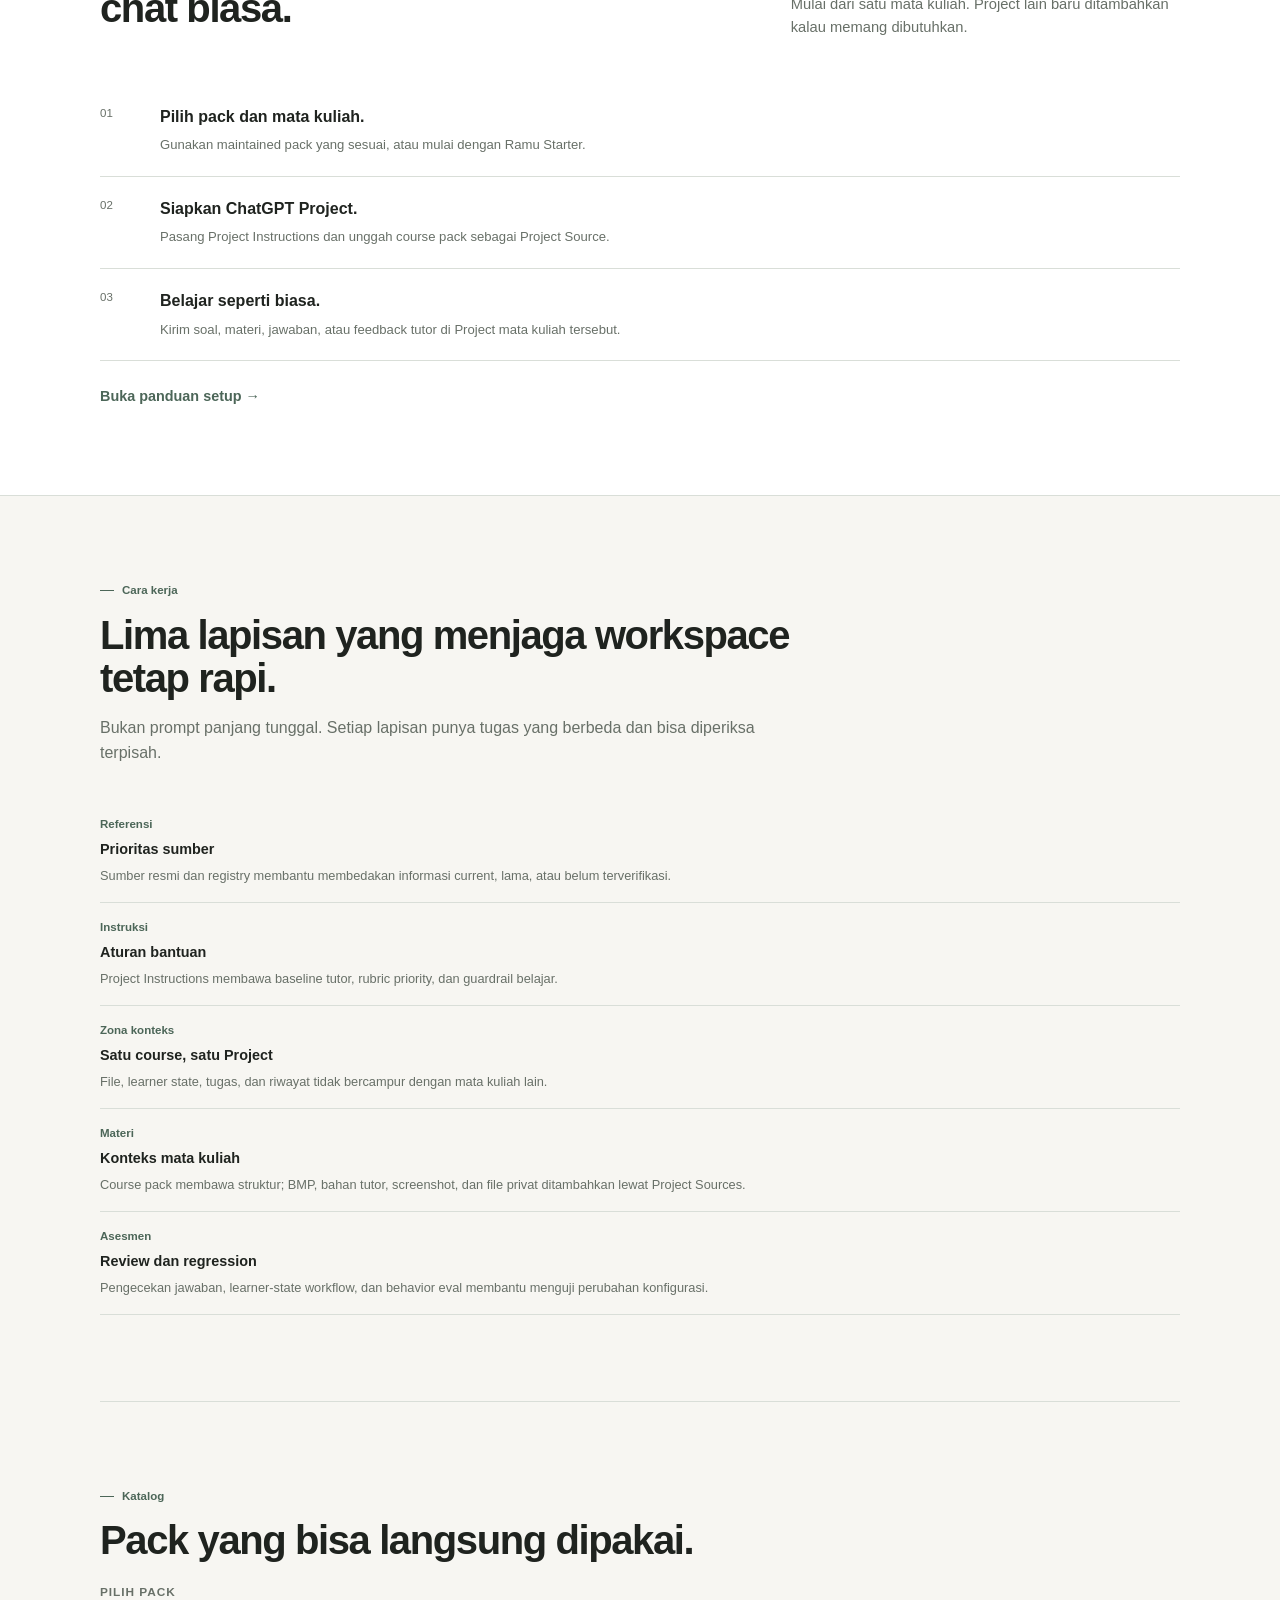
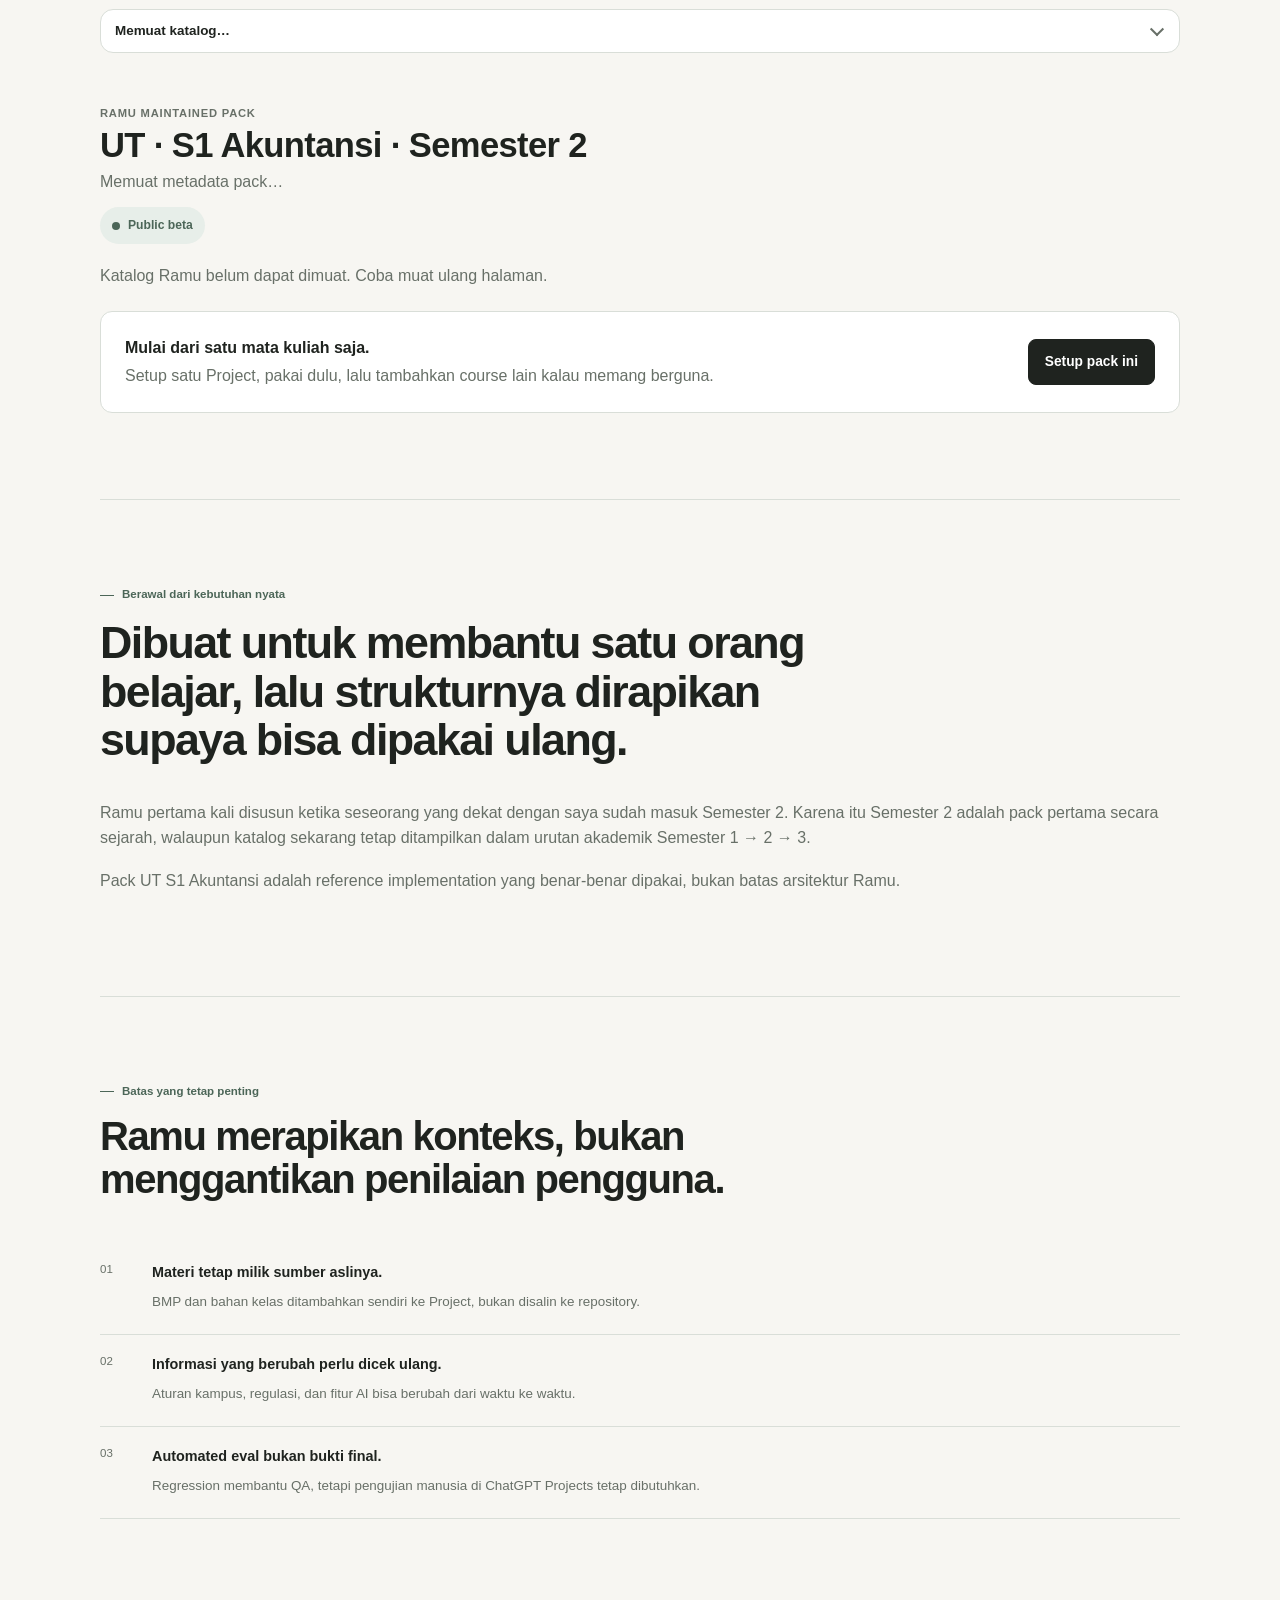
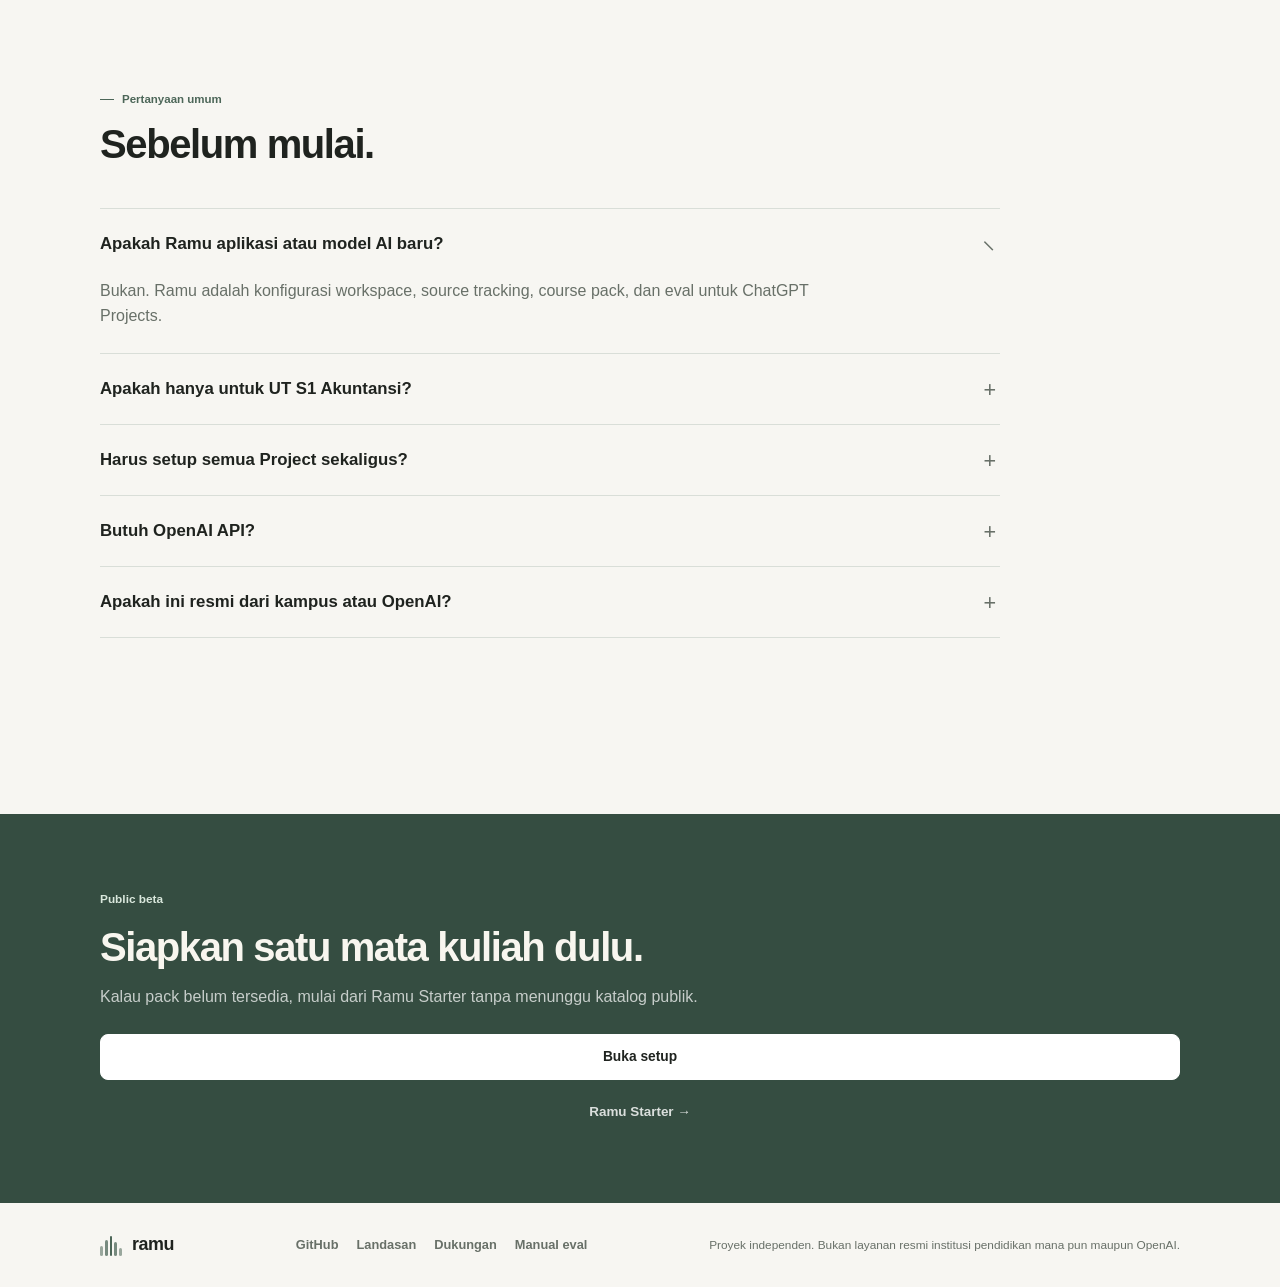
==== commit 8ba11a04: "Redesign homepage around Ramu product flow" ====
--- a/site/index.html
+++ b/site/index.html
@@ -20,58 +20,107 @@
   <link rel="stylesheet" href="motion.css">
   <link rel="stylesheet" href="mobile.css">
   <link rel="stylesheet" href="foundations.css">
+  <link rel="stylesheet" href="homepage.css">
 </head>
-<body>
-  <header class="site-header">
+<body>  <header class="site-header">
     <a class="brand" href="./" aria-label="Beranda Ramu"><span class="brand-mark" aria-hidden="true"><i></i><i></i><i></i><i></i><i></i></span><span>ramu</span></a>
-    <nav aria-label="Navigasi utama"><a href="#cara-pakai">Cara pakai</a><a href="#cara-kerja">Cara kerja</a><a href="#paket">Paket</a><a href="https://github.com/man612/ramu/blob/main/README.en.md" lang="en">English</a><a class="nav-github" href="https://github.com/man612/ramu">GitHub</a></nav>
+    <nav aria-label="Navigasi utama">
+      <a href="#cara-kerja">Cara kerja</a>
+      <a href="#paket">Paket</a>
+      <a href="https://github.com/man612/ramu/blob/main/README.md">Docs</a>
+      <a href="https://github.com/man612/ramu/blob/main/README.en.md" lang="en">English</a>
+      <a class="nav-github" href="https://github.com/man612/ramu">GitHub</a>
+      <a class="nav-setup" data-setup-link href="setup.html">Setup</a>
+    </nav>
   </header>
 
   <main>
-    <section class="hero shell">
+    <section class="hero hero-product shell">
       <div class="hero-copy-block">
-        <p class="eyebrow"><span></span> Public beta · mulai dari satu mata kuliah</p>
+        <p class="eyebrow"><span></span> Public beta · workspace belajar terstruktur</p>
         <h1>Satu ChatGPT Project untuk tiap mata kuliah, <em>supaya konteks belajarnya tetap rapi.</em></h1>
-        <p class="hero-copy">Project Instructions mengatur cara bantuan diberikan, course pack membawa konteks mata kuliah, dan source yang penting bisa ditelusuri ketika aturan atau materi berubah.</p>
-        <div class="hero-actions"><a class="button primary" data-setup-link href="setup.html">Mulai setup</a><a class="button ghost" href="#apa-ini">Lihat cara kerja</a></div>
-        <div class="hero-facts" aria-label="Ringkasan public beta"><div><strong id="hero-course-count">5</strong><span>mata kuliah tersedia</span></div><div><strong>1</strong><span>Project untuk mulai</span></div><div><strong>β</strong><span>public beta</span></div></div>
+        <p class="hero-copy">Ramu menyiapkan Project Instructions, course pack, dan jejak sumber supaya satu mata kuliah punya konteks yang jelas tanpa perlu dijelaskan ulang dari nol.</p>
+        <div class="hero-actions">
+          <a class="button primary" data-setup-link href="setup.html">Mulai dari satu mata kuliah</a>
+          <a class="button ghost" href="#paket">Lihat pack</a>
+        </div>
+        <ul class="hero-proof" aria-label="Ringkasan Ramu">
+          <li><strong>1</strong><span>mata kuliah = 1 Project</span></li>
+          <li><strong>3</strong><span>maintained pack saat ini</span></li>
+          <li><strong>0</strong><span>API wajib untuk penggunaan normal</span></li>
+        </ul>
+      </div>      <aside class="product-preview" aria-label="Preview pack Ramu aktif">
+        <div class="preview-header">
+          <div>
+            <span class="preview-label">Pack aktif</span>
+            <strong id="hero-preview-pack">Memuat pack…</strong>
+          </div>
+          <span class="preview-status"><i></i><span id="hero-preview-status">Public beta</span></span>
+        </div>
+        <div class="preview-meta" id="hero-preview-meta">Memuat metadata pack…</div>
+        <div class="preview-course-list" id="hero-preview-courses" aria-live="polite">
+          <p class="muted">Memuat mata kuliah…</p>
+        </div>
+        <div class="preview-footer">
+          <span>Project Instructions</span>
+          <span>Course pack</span>
+          <span>Source registry</span>
+        </div>
+      </aside>
+    </section>
+
+    <section class="entry-section shell" aria-labelledby="entry-title">
+      <div class="section-heading compact-heading">
+        <p class="eyebrow"><span></span> Mulai dari kondisi kamu</p>
+        <h2 id="entry-title">Pilih jalur yang paling pendek.</h2>
+        <p>Ramu tidak mengharuskan semua mata kuliah sudah punya public pack.</p>
       </div>
-
-      <div class="phone-stage" aria-label="Contoh penggunaan Ramu di ChatGPT">
-        <div class="phone-card phone-back" aria-hidden="true"></div>
-        <div class="phone-card">
-          <div class="phone-topbar"><span class="phone-dot"></span><strong>ChatGPT</strong><span class="phone-more">•••</span></div>
-          <div class="phone-projects"><span class="phone-label">PROJECTS</span><div class="phone-project active"><span class="course-dot dot-blue"></span>Semester 2 • AKM I</div><div class="phone-project"><span class="course-dot dot-orange"></span>Semester 2 • Perpajakan</div><div class="phone-project"><span class="course-dot dot-green"></span>Semester 2 • Manajemen Keuangan</div></div>
-          <div class="phone-chat"><div class="chat-meta">Semester 2 • AKM I</div><div class="bubble user">bantu soal ini, aku masih bingung jurnalnya</div><div class="bubble assistant"><span class="assistant-badge">R</span><p>Aku baca dulu datanya. Karena ini AKM I, aku cek konsep dan hitungannya sebelum menyusun jawaban akhir.</p></div><div class="chat-input"><span>Ketik pesan…</span><b>↑</b></div></div>
+      <div class="entry-paths">
+        <a class="entry-path" href="#paket">
+          <span class="entry-index">01</span>
+          <span><strong>Pack-nya sudah tersedia</strong><small>Pilih pack dan setup satu mata kuliah.</small></span>
+          <b aria-hidden="true">→</b>
+        </a>
+        <a class="entry-path" href="https://github.com/man612/ramu/blob/main/starter/README.md">
+          <span class="entry-index">02</span>
+          <span><strong>Belum ada di katalog</strong><small>Buat Ramu Starter untuk mata kuliah sendiri.</small></span>
+          <b aria-hidden="true">→</b>
+        </a>
+      </div>
+    </section>    <section id="cara-pakai" class="section workflow-section">
+      <div class="shell">
+        <div class="section-heading split-heading">
+          <div><p class="eyebrow"><span></span> Cara pakai</p><h2>Setup sekali, lalu gunakan seperti chat biasa.</h2></div>
+          <p class="heading-note">Mulai dari satu mata kuliah. Project lain baru ditambahkan kalau memang dibutuhkan.</p>
         </div>
-        <div class="floating-note note-one">Project Instructions + course pack</div><div class="floating-note note-two">1 mata kuliah = 1 Project</div>
+        <ol class="workflow-list">
+          <li><span>01</span><div><strong>Pilih pack dan mata kuliah.</strong><p>Gunakan maintained pack yang sesuai, atau mulai dengan Ramu Starter.</p></div></li>
+          <li><span>02</span><div><strong>Siapkan ChatGPT Project.</strong><p>Pasang Project Instructions dan unggah course pack sebagai Project Source.</p></div></li>
+          <li><span>03</span><div><strong>Belajar seperti biasa.</strong><p>Kirim soal, materi, jawaban, atau feedback tutor di Project mata kuliah tersebut.</p></div></li>
+        </ol>
+        <a class="inline-link workflow-link" data-setup-link href="setup.html">Buka panduan setup →</a>
       </div>
     </section>
 
-    <section id="apa-ini" class="section shell intro-section">
-      <div class="section-kicker">Ramu itu apa?</div>
-      <div class="intro-grid"><div><h2>Workspace belajar yang <span class="marker">disiapkan per mata kuliah.</span></h2></div><div class="plain-copy"><p>Buat Project, pasang Project Instructions, lalu tambahkan course pack mata kuliahnya. Setelah itu Project bisa dipakai seperti chat biasa tanpa harus menjelaskan konteks dari nol setiap kali.</p><p>Awalnya saya susun pola ini untuk membantu seseorang yang dekat dengan saya ketika sudah masuk Semester 2. Dari kebutuhan kecil itu, strukturnya berkembang supaya bisa dipakai ulang untuk mata kuliah dan periode lain.</p></div></div>
-      <div class="before-after">
-        <article class="comparison before"><div class="comparison-tag">Chat biasa</div><h3>Konteks kuliah mudah tersebar di banyak percakapan.</h3><ul><li>materi perlu dijelaskan ulang;</li><li>sumber lama dan baru mudah bercampur;</li><li>aturan tugas bisa terlewat;</li><li>bantuan kadang terlalu cepat menuju jawaban akhir.</li></ul></article>
-        <article class="comparison after"><div class="comparison-tag">Dengan Ramu</div><h3>Setiap mata kuliah punya ruang dan konfigurasi sendiri.</h3><ul><li>konteks mata kuliah sudah tersedia;</li><li>prioritas sumber lebih jelas;</li><li>pola bantuan mengikuti kebutuhan belajar;</li><li>failure mode penting dapat diuji ulang.</li></ul></article>
+    <section id="cara-kerja" class="section shell foundations-section">
+      <div class="section-heading foundation-heading">
+        <p class="eyebrow"><span></span> Cara kerja</p>
+        <h2>Lima lapisan yang menjaga workspace tetap rapi.</h2>
+        <p>Bukan prompt panjang tunggal. Setiap lapisan punya tugas yang berbeda dan bisa diperiksa terpisah.</p>
       </div>
-    </section>
-
-    <section id="cara-pakai" class="section use-section"><div class="shell"><div class="section-heading split-heading"><div><p class="eyebrow light"><span></span> Cara pakai</p><h2>Mulai dari satu Project.</h2></div><p class="heading-note">Pilih mata kuliah yang sedang dipakai. Setelah Project pertama siap dan terasa berguna, baru tambahkan mata kuliah lain.</p></div><div class="use-grid">
-      <article class="use-card setup-once"><div class="use-number">01</div><div class="use-content"><span class="use-label">Langkah awal</span><h3>Siapkan 1 Project.</h3><ol><li>Pilih pack yang sesuai.</li><li>Pilih satu mata kuliah.</li><li>Pasang Project Instructions lewat Project settings.</li><li>Unduh course pack lalu unggah ke Project Sources.</li></ol><a class="inline-link" data-setup-link href="setup.html">Buka panduan setup →</a></div></article>
-      <article class="use-card daily-use"><div class="use-number">02</div><div class="use-content"><span class="use-label">Setelah siap</span><h3>Gunakan seperti chat biasa.</h3><div class="daily-flow"><span>Buka ChatGPT</span><i>→</i><span>Pilih Project</span><i>→</i><span>Kirim soal atau materi</span></div><div class="prompt-examples"><span>“aku belum paham bagian ini”</span><span>“bantu aku latihan tanpa langsung kasih kunci”</span><span>“cek jawabanku”</span><span>“ini feedback tutor kemarin”</span></div></div></article>
-    </div></div></section>
-
-    <section id="cara-kerja" class="section foundations-section"><div class="shell"><div class="section-heading foundation-heading"><p class="eyebrow"><span></span> Cara kerja</p><h2>Yang dibawa ke setiap Project.</h2><p>Project Instructions mengatur perilaku dasar. Course pack membawa konteks mata kuliah. Repository menyimpan sumber dan regression case yang perlu diperiksa ulang.</p></div><div class="foundation-grid" aria-label="Hal yang diatur Ramu">
-      <article class="foundation-card f-r"><div><h3>Prioritas sumber</h3><p>Sumber dipilih berdasarkan pertanyaan, otoritas, dan masa berlakunya.</p></div></article>
-      <article class="foundation-card f-i"><div><h3>Aturan tugas</h3><p>Rubrik, instruksi tutor, dan ketentuan kampus tetap menjadi acuan utama.</p></div></article>
-      <article class="foundation-card f-z"><div><h3>Konteks mata kuliah</h3><p>Satu mata kuliah ditempatkan di satu Project agar riwayat dan file tidak bercampur.</p></div></article>
-      <article class="foundation-card f-m"><div><h3>Materi utama</h3><p>BMP, bahan tutor, soal, dan materi kelas dipakai saat tersedia.</p></div></article>
-      <article class="foundation-card f-a"><div><h3>Regression check</h3><p>Perilaku penting disimpan sebagai case agar perubahan bisa diuji ulang.</p></div></article>
-    </div></div></section>
-
-    <section id="paket" class="section shell pack-section">
-      <div class="pack-picker-panel">
+      <div class="layer-list" aria-label="Lima lapisan Ramu">
+        <article><span>Referensi</span><strong>Prioritas sumber</strong><p>Sumber resmi dan registry membantu membedakan informasi current, lama, atau belum terverifikasi.</p></article>
+        <article><span>Instruksi</span><strong>Aturan bantuan</strong><p>Project Instructions membawa baseline tutor, rubric priority, dan guardrail belajar.</p></article>
+        <article><span>Zona konteks</span><strong>Satu course, satu Project</strong><p>File, learner state, tugas, dan riwayat tidak bercampur dengan mata kuliah lain.</p></article>
+        <article><span>Materi</span><strong>Konteks mata kuliah</strong><p>Course pack membawa struktur; BMP, bahan tutor, screenshot, dan file privat ditambahkan lewat Project Sources.</p></article>
+        <article><span>Asesmen</span><strong>Review dan regression</strong><p>Pengecekan jawaban, learner-state workflow, dan behavior eval membantu menguji perubahan konfigurasi.</p></article>
+      </div>
+    </section>    <section id="paket" class="section shell pack-section">
+      <div class="pack-toolbar">
+        <div>
+          <p class="eyebrow"><span></span> Katalog</p>
+          <h2>Pack yang bisa langsung dipakai.</h2>
+        </div>
         <div class="pack-picker-field" data-pack-picker>
           <span class="pack-picker-label">Pilih pack</span>
           <div class="pack-picker">
@@ -79,23 +128,68 @@
             <div class="pack-picker-menu" role="listbox" aria-label="Daftar pack Ramu" data-pack-picker-menu hidden></div>
           </div>
         </div>
-        <p>Setiap pack membawa periode, daftar mata kuliah, source yang relevan, dan eval-nya sendiri.</p>
       </div>
-      <div class="pack-header"><div><p class="eyebrow"><span></span> <b id="pack-kicker">Ramu Maintained pack</b></p><h2 id="pack-title">UT · S1 Akuntansi · Semester 2</h2><p id="pack-meta">Memuat metadata pack…</p></div><span class="verified-badge"><i></i><span id="pack-status">Public beta</span></span></div>
-      <div id="course-list" class="course-cards" aria-live="polite"><p class="muted">Memuat mata kuliah…</p></div>
-      <div class="pack-bottom"><div><strong>Kenapa satu Project per mata kuliah?</strong><p>Supaya file, source, riwayat tugas, dan progresnya tidak bercampur. Mulai dari satu Project saja sudah cukup.</p></div><a class="button primary" data-setup-link href="setup.html">Setup pack ini</a></div>
+
+      <div class="pack-summary">
+        <div>
+          <p class="pack-eyebrow" id="pack-kicker">Ramu Maintained pack</p>
+          <h3 id="pack-title">UT · S1 Akuntansi · Semester 2</h3>
+          <p id="pack-meta">Memuat metadata pack…</p>
+        </div>
+        <span class="verified-badge"><i></i><span id="pack-status">Public beta</span></span>
+      </div>
+
+      <div id="course-list" class="course-cards resource-list" aria-live="polite"><p class="muted">Memuat mata kuliah…</p></div>
+
+      <div class="pack-bottom">
+        <div><strong>Mulai dari satu mata kuliah saja.</strong><p>Setup satu Project, pakai dulu, lalu tambahkan course lain kalau memang berguna.</p></div>
+        <a class="button primary" data-setup-link href="setup.html">Setup pack ini</a>
+      </div>
     </section>
 
-    <section class="section shell trust-section"><div class="section-heading compact-heading"><p class="eyebrow"><span></span> Yang perlu diperhatikan</p><h2>Beberapa hal tetap perlu dicek pengguna.</h2></div><div class="trust-grid"><article><span class="trust-icon">01</span><h3>Materi kuliah tetap milik sumber aslinya</h3><p>BMP atau bahan kelas ditambahkan sendiri ke Project saat diperlukan, bukan disalin ke repository.</p></article><article><span class="trust-icon">02</span><h3>Informasi yang berubah perlu dicek ulang</h3><p>Aturan kampus, regulasi, dan fitur produk AI dapat berubah. Gunakan source current untuk keputusan yang sensitif waktu.</p></article><article><span class="trust-icon">03</span><h3>Model AI bisa berganti</h3><p>Konfigurasi tidak dikunci ke satu nama model. Automated behavior eval hanya menjadi lapisan QA tambahan.</p></article><article><span class="trust-icon">04</span><h3>Pengujian manusia tetap penting</h3><p>Static CI dan regression test tidak menggantikan pengujian langsung di ChatGPT Projects.</p></article></div></section>
+    <section class="section shell origin-section" id="tentang">
+      <p class="eyebrow"><span></span> Berawal dari kebutuhan nyata</p>
+      <div class="origin-grid">
+        <h2>Dibuat untuk membantu satu orang belajar, lalu strukturnya dirapikan supaya bisa dipakai ulang.</h2>
+        <div><p>Ramu pertama kali disusun ketika seseorang yang dekat dengan saya sudah masuk Semester 2. Karena itu Semester 2 adalah pack pertama secara sejarah, walaupun katalog sekarang tetap ditampilkan dalam urutan akademik Semester 1 → 2 → 3.</p><p>Pack UT S1 Akuntansi adalah reference implementation yang benar-benar dipakai, bukan batas arsitektur Ramu.</p></div>
+      </div>
+    </section>    <section class="section shell trust-section">
+      <div class="section-heading compact-heading">
+        <p class="eyebrow"><span></span> Batas yang tetap penting</p>
+        <h2>Ramu merapikan konteks, bukan menggantikan penilaian pengguna.</h2>
+      </div>
+      <div class="trust-list">
+        <article><span>01</span><div><strong>Materi tetap milik sumber aslinya.</strong><p>BMP dan bahan kelas ditambahkan sendiri ke Project, bukan disalin ke repository.</p></div></article>
+        <article><span>02</span><div><strong>Informasi yang berubah perlu dicek ulang.</strong><p>Aturan kampus, regulasi, dan fitur AI bisa berubah dari waktu ke waktu.</p></div></article>
+        <article><span>03</span><div><strong>Automated eval bukan bukti final.</strong><p>Regression membantu QA, tetapi pengujian manusia di ChatGPT Projects tetap dibutuhkan.</p></div></article>
+      </div>
+    </section>
 
-    <section class="section shell faq-section"><div class="section-heading compact-heading"><p class="eyebrow"><span></span> Pertanyaan umum</p><h2>Sebelum mulai.</h2></div><div class="faq-list"><details open><summary>Apakah Ramu aplikasi atau model AI baru?</summary><p>Bukan. Ini konfigurasi workspace, source tracking, dan eval untuk ChatGPT Projects.</p></details><details><summary>Apakah hanya untuk UT S1 Akuntansi?</summary><p>Pack aktif saat ini adalah UT S1 Akuntansi Semester 1, Semester 2, dan Semester 3 tahun akademik 2026/2027. Struktur repository juga mendukung periode, program, dan institusi lain sebagai pack terpisah.</p></details><details><summary>Harus setup semua Project sekaligus?</summary><p>Tidak. Mulai dari satu mata kuliah, lalu tambahkan Project lain bila diperlukan.</p></details><details><summary>Butuh OpenAI API?</summary><p>Tidak untuk penggunaan normal. API hanya diperlukan untuk automated behavior eval opsional; static validation dan Manual Eval Kit tetap bisa berjalan tanpa API.</p></details><details><summary>Apakah ini resmi dari kampus atau OpenAI?</summary><p>Tidak. Ramu adalah proyek independen. Data akademik dan fitur platform tetap dirujuk dari source resmi masing-masing.</p></details></div></section>
+    <section class="section shell faq-section">
+      <div class="section-heading compact-heading"><p class="eyebrow"><span></span> Pertanyaan umum</p><h2>Sebelum mulai.</h2></div>
+      <div class="faq-list">
+        <details open><summary>Apakah Ramu aplikasi atau model AI baru?</summary><p>Bukan. Ramu adalah konfigurasi workspace, source tracking, course pack, dan eval untuk ChatGPT Projects.</p></details>
+        <details><summary>Apakah hanya untuk UT S1 Akuntansi?</summary><p>Tidak. Pack UT adalah reference implementation. Ramu Starter bisa dipakai untuk mata kuliah yang belum tersedia di katalog.</p></details>
+        <details><summary>Harus setup semua Project sekaligus?</summary><p>Tidak. Mulai dari satu mata kuliah dan tambahkan Project lain bila memang diperlukan.</p></details>
+        <details><summary>Butuh OpenAI API?</summary><p>Tidak untuk penggunaan normal. API hanya dibutuhkan untuk automated behavior eval yang sifatnya opsional.</p></details>
+        <details><summary>Apakah ini resmi dari kampus atau OpenAI?</summary><p>Tidak. Ramu adalah proyek independen dan merujuk data akademik maupun fitur platform dari sumber resmi masing-masing.</p></details>
+      </div>
+    </section>
 
-    <section class="closing-section"><div class="shell closing-inner"><div><span class="closing-label" id="closing-pack-label">Public beta</span><h2>Pilih satu mata kuliah dan mulai setup.</h2><p>Pack lain bisa ditambahkan tanpa mengubah cara dasar workspace ini bekerja.</p></div><a class="button light-button" data-setup-link href="setup.html">Buka setup</a></div></section>
+    <section class="closing-section">
+      <div class="shell closing-inner">
+        <div><span class="closing-label" id="closing-pack-label">Public beta</span><h2>Siapkan satu mata kuliah dulu.</h2><p>Kalau pack belum tersedia, mulai dari Ramu Starter tanpa menunggu katalog publik.</p></div>
+        <div class="closing-actions"><a class="button light-button" data-setup-link href="setup.html">Buka setup</a><a class="closing-link" href="https://github.com/man612/ramu/blob/main/starter/README.md">Ramu Starter →</a></div>
+      </div>
+    </section>
   </main>
-
-  <footer class="site-footer shell"><a class="brand footer-brand" href="./"><span class="brand-mark" aria-hidden="true"><i></i><i></i><i></i><i></i><i></i></span><span>ramu</span></a><div class="footer-links"><a href="https://github.com/man612/ramu">GitHub</a><a href="https://github.com/man612/ramu/blob/main/docs/LANDASAN-PEMBELAJARAN.md">Landasan</a><a href="https://github.com/man612/ramu/blob/main/SUPPORT.md">Dukungan</a><a href="https://github.com/man612/ramu/blob/main/evals/manual/README.md">Manual eval</a></div><p>Proyek independen. Bukan layanan resmi institusi pendidikan mana pun maupun OpenAI.</p></footer>
+  <footer class="site-footer shell">
+    <a class="brand footer-brand" href="./"><span class="brand-mark" aria-hidden="true"><i></i><i></i><i></i><i></i><i></i></span><span>ramu</span></a>
+    <div class="footer-links"><a href="https://github.com/man612/ramu">GitHub</a><a href="https://github.com/man612/ramu/blob/main/docs/LANDASAN-PEMBELAJARAN.md">Landasan</a><a href="https://github.com/man612/ramu/blob/main/SUPPORT.md">Dukungan</a><a href="https://github.com/man612/ramu/blob/main/evals/manual/README.md">Manual eval</a></div>
+    <p>Proyek independen. Bukan layanan resmi institusi pendidikan mana pun maupun OpenAI.</p>
+  </footer>
   <script src="motion.js" defer></script>
   <script src="mobile.js" defer></script>
-  <script src="app.js?v=plain-copy-picker1" defer></script>
+  <script src="app.js?v=homepage-phase2" defer></script>
 </body>
 </html>
--- a/site/homepage.css
+++ b/site/homepage.css
@@ -0,0 +1,297 @@
+/* Phase 2 homepage: quiet product/document layout. */
+.nav-setup {
+  min-height: 36px;
+  padding: 0 13px;
+  border-radius: var(--radius-sm);
+  display: inline-flex;
+  align-items: center;
+  background: var(--ink);
+  color: var(--white);
+}
+.nav-setup:hover { color: var(--white); background: var(--sage); }
+
+.hero-product {
+  min-height: 0;
+  padding: 92px 0 78px;
+  grid-template-columns: minmax(0, 1.08fr) minmax(360px, .92fr);
+  gap: 72px;
+  align-items: center;
+}
+.hero-product h1 {
+  max-width: 760px;
+  font-size: clamp(3.25rem, 5.8vw, 5.6rem);
+  line-height: .96;
+}
+.hero-product .hero-copy { max-width: 650px; }
+.hero-product .hero-actions { margin-top: 30px; }
+.hero-proof {
+  margin: 46px 0 0;
+  padding: 20px 0 0;
+  border-top: 1px solid var(--line);
+  list-style: none;
+  display: grid;
+  grid-template-columns: repeat(3, 1fr);
+  gap: 20px;
+}.hero-proof li { display: grid; gap: 2px; }
+.hero-proof strong { font-size: 1.2rem; line-height: 1; }
+.hero-proof span { color: var(--muted); font-size: .76rem; line-height: 1.35; }
+
+.product-preview {
+  min-width: 0;
+  border: 1px solid var(--line-strong);
+  border-radius: var(--radius-lg);
+  background: var(--surface);
+  box-shadow: var(--shadow-xs);
+  overflow: hidden;
+}
+.preview-header {
+  min-height: 78px;
+  padding: 18px 20px;
+  display: flex;
+  justify-content: space-between;
+  gap: 18px;
+  align-items: center;
+  border-bottom: 1px solid var(--line);
+}
+.preview-header > div { min-width: 0; display: grid; gap: 4px; }
+.preview-label {
+  color: var(--muted);
+  font-size: .68rem;
+  font-weight: 650;
+  letter-spacing: .06em;
+  text-transform: uppercase;
+}
+.preview-header strong { overflow-wrap: anywhere; font-size: .94rem; font-weight: 650; }
+.preview-status {
+  flex: 0 0 auto;
+  display: inline-flex;
+  align-items: center;
+  gap: 6px;
+  color: var(--muted);
+  font-size: .7rem;
+}.preview-status i { width: 7px; height: 7px; border-radius: 50%; background: var(--sage); }
+.preview-meta {
+  padding: 11px 20px;
+  border-bottom: 1px solid var(--line);
+  color: var(--muted);
+  font-size: .74rem;
+}
+.preview-course-list { padding: 4px 0; }
+.preview-course {
+  min-height: 58px;
+  padding: 11px 20px;
+  display: grid;
+  grid-template-columns: 72px minmax(0, 1fr) auto;
+  gap: 12px;
+  align-items: center;
+  border-bottom: 1px solid var(--line);
+}
+.preview-course:last-child { border-bottom: 0; }
+.preview-course code { color: var(--muted); font: inherit; font-size: .68rem; }
+.preview-course strong { min-width: 0; font-size: .82rem; font-weight: 600; }
+.preview-course span { color: var(--muted); font-size: .68rem; }
+.preview-more { padding: 11px 20px; color: var(--muted); font-size: .72rem; }
+.preview-footer {
+  padding: 13px 20px;
+  border-top: 1px solid var(--line);
+  display: flex;
+  flex-wrap: wrap;
+  gap: 8px 18px;
+  background: var(--paper-2);
+  color: var(--muted);
+  font-size: .67rem;
+}
+
+.entry-section { padding: 34px 0 80px; }
+.entry-section .compact-heading { margin-bottom: 24px; }
+.entry-section .compact-heading > p:last-child { color: var(--muted); }
+.entry-paths { border-top: 1px solid var(--line-strong); }.entry-path {
+  min-height: 86px;
+  padding: 16px 4px;
+  border-bottom: 1px solid var(--line);
+  display: grid;
+  grid-template-columns: 48px minmax(0, 1fr) auto;
+  gap: 16px;
+  align-items: center;
+  color: inherit;
+  text-decoration: none;
+}
+.entry-path:hover { background: rgba(255,255,255,.34); }
+.entry-index { color: var(--muted); font-size: .72rem; font-variant-numeric: tabular-nums; }
+.entry-path > span:nth-child(2) { display: grid; gap: 4px; }
+.entry-path strong { font-size: 1rem; font-weight: 650; }
+.entry-path small { color: var(--muted); font-size: .82rem; }
+.entry-path b { color: var(--muted); font-size: 1.1rem; font-weight: 450; }
+
+.workflow-section {
+  border-block: 1px solid var(--line);
+  background: var(--surface);
+  color: var(--ink);
+}
+.workflow-section .eyebrow { color: var(--sage); }
+.workflow-section .heading-note { color: var(--muted); }
+.workflow-list {
+  margin: 0;
+  padding: 0;
+  border-top: 1px solid var(--line-strong);
+  list-style: none;
+}
+.workflow-list li {
+  min-height: 104px;
+  padding: 20px 0;
+  border-bottom: 1px solid var(--line);
+  display: grid;
+  grid-template-columns: 70px minmax(0, 1fr);
+  gap: 18px;
+  align-items: start;
+}.workflow-list > li > span { color: var(--muted); font-size: .72rem; font-variant-numeric: tabular-nums; }
+.workflow-list div { display: grid; grid-template-columns: minmax(180px, .55fr) minmax(0, 1fr); gap: 28px; }
+.workflow-list strong { font-size: 1rem; font-weight: 650; }
+.workflow-list p { margin: 0; color: var(--muted); font-size: .9rem; }
+.workflow-link { margin-top: 24px; color: var(--sage); }
+
+.foundation-heading { max-width: 720px; }
+.layer-list { border-top: 1px solid var(--line-strong); }
+.layer-list article {
+  min-height: 94px;
+  padding: 18px 0;
+  border-bottom: 1px solid var(--line);
+  display: grid;
+  grid-template-columns: 130px 210px minmax(0, 1fr);
+  gap: 20px;
+  align-items: center;
+}
+.layer-list article > span { color: var(--sage); font-size: .78rem; font-weight: 650; }
+.layer-list article > strong { font-size: .9rem; font-weight: 650; }
+.layer-list article > p { margin: 0; color: var(--muted); font-size: .86rem; }
+
+.pack-toolbar {
+  margin-bottom: 32px;
+  display: flex;
+  justify-content: space-between;
+  gap: 30px;
+  align-items: end;
+}
+.pack-toolbar h2 { margin-bottom: 0; }
+.pack-toolbar .pack-picker-field { width: min(360px, 100%); }
+.pack-summary {
+  padding: 20px 0;
+  border-block: 1px solid var(--line-strong);
+  display: flex;
+  justify-content: space-between;
+  gap: 24px;
+  align-items: center;
+}.pack-summary h3 { margin: 3px 0 5px; font-size: clamp(1.5rem, 2.7vw, 2.35rem); }
+.pack-summary p { margin: 0; color: var(--muted); }
+.pack-eyebrow { font-size: .7rem; font-weight: 650; text-transform: uppercase; letter-spacing: .07em; }
+.resource-list {
+  display: block;
+  border-bottom: 1px solid var(--line-strong);
+}
+.resource-list .course-card {
+  min-height: 78px;
+  padding: 15px 4px;
+  border: 0;
+  border-bottom: 1px solid var(--line);
+  border-radius: 0;
+  background: transparent;
+  display: grid;
+  grid-template-columns: 104px minmax(180px, .8fr) minmax(0, 1fr) auto;
+  gap: 18px;
+  align-items: center;
+}
+.resource-list .course-card:last-child { border-bottom: 0; }
+.resource-list .course-top { display: contents; }
+.resource-list .course-code { color: var(--muted); font-size: .72rem; }
+.resource-list .course-sks { justify-self: end; color: var(--muted); font-size: .72rem; }
+.resource-list .course-card h3 { margin: 0; font-size: .95rem; font-weight: 650; }
+.resource-list .course-focus { margin: 0; padding: 0; border: 0; color: var(--muted); font-size: .8rem; }
+.resource-list .small-note { grid-column: 2 / -1; margin: -8px 0 0; color: var(--muted); font-size: .72rem; }
+.pack-bottom { margin-top: 22px; border: 1px solid var(--line); background: var(--surface); }
+
+.origin-section { border-top: 1px solid var(--line); }
+.origin-grid {
+  display: grid;
+  grid-template-columns: minmax(0, 1.05fr) minmax(300px, .65fr);
+  gap: 72px;
+  align-items: start;
+}
+.origin-grid h2 { max-width: 720px; font-size: clamp(2rem, 3.7vw, 3.4rem); }
+.origin-grid div { color: var(--muted); }
+.origin-grid div p + p { margin-top: 18px; }.trust-list { border-top: 1px solid var(--line-strong); }
+.trust-list article {
+  min-height: 92px;
+  padding: 18px 0;
+  border-bottom: 1px solid var(--line);
+  display: grid;
+  grid-template-columns: 54px minmax(0, 1fr);
+  gap: 16px;
+}
+.trust-list article > span { color: var(--muted); font-size: .72rem; }
+.trust-list article div { display: grid; grid-template-columns: minmax(220px, .65fr) minmax(0, 1fr); gap: 24px; }
+.trust-list strong { font-size: .9rem; font-weight: 650; }
+.trust-list p { margin: 0; color: var(--muted); font-size: .84rem; }
+.closing-actions { display: flex; gap: 14px; align-items: center; }
+.closing-link { color: rgba(255,255,255,.82); text-decoration: none; font-size: .84rem; font-weight: 600; }
+.closing-link:hover { color: #fff; }
+
+@media (max-width: 980px) {
+  .hero-product { grid-template-columns: 1fr; gap: 42px; padding-top: 72px; }
+  .hero-product .hero-copy-block { max-width: 760px; }
+  .product-preview { width: min(680px, 100%); }
+  .layer-list article { grid-template-columns: 110px 180px minmax(0, 1fr); }
+  .resource-list .course-card { grid-template-columns: 94px minmax(180px, .7fr) minmax(0, 1fr) auto; }
+  .origin-grid { gap: 42px; }
+}
+
+@media (max-width: 720px) {
+  .hero-product { padding: 54px 0 52px; gap: 34px; }
+  .hero-product h1 { font-size: clamp(2.65rem, 12.5vw, 4rem); line-height: .99; }
+  .hero-product .hero-copy { font-size: .98rem; }
+  .hero-proof { margin-top: 32px; gap: 10px; }
+  .hero-proof li { padding-right: 6px; }
+  .hero-proof span { font-size: .69rem; }
+  .preview-header, .preview-meta, .preview-course, .preview-footer { padding-inline: 15px; }
+  .preview-course { grid-template-columns: 64px minmax(0, 1fr) auto; }
+  .preview-course:nth-child(n+4) { display: none; }
+  .entry-section { padding: 18px 0 56px; }
+  .entry-path { grid-template-columns: 36px minmax(0, 1fr) auto; gap: 10px; }
+  .entry-path small { font-size: .76rem; }
+}  .workflow-list li { grid-template-columns: 42px minmax(0, 1fr); min-height: 0; }
+  .workflow-list div { grid-template-columns: 1fr; gap: 6px; }
+  .workflow-list p { font-size: .82rem; }
+  .layer-list article { grid-template-columns: 1fr; gap: 5px; min-height: 0; padding: 16px 0; }
+  .layer-list article > span { font-size: .72rem; }
+  .layer-list article > strong { font-size: .9rem; }
+  .layer-list article > p { font-size: .8rem; }
+  .pack-toolbar { align-items: stretch; flex-direction: column; gap: 20px; }
+  .pack-toolbar .pack-picker-field { width: 100%; }
+  .pack-summary { align-items: flex-start; flex-direction: column; gap: 12px; }
+  .resource-list .course-card {
+    min-height: 0;
+    padding: 14px 0;
+    grid-template-columns: 72px minmax(0, 1fr) auto;
+    gap: 7px 10px;
+  }
+  .resource-list .course-top { display: contents; }
+  .resource-list .course-card h3 { grid-column: 2; }
+  .resource-list .course-focus { grid-column: 2 / -1; }
+  .resource-list .course-sks { grid-column: 3; grid-row: 1 / span 2; align-self: start; }
+  .resource-list .small-note { grid-column: 2 / -1; margin: 0; }
+  .origin-grid { grid-template-columns: 1fr; gap: 22px; }
+  .origin-grid h2 { font-size: clamp(1.9rem, 9vw, 2.8rem); }
+  .trust-list article { grid-template-columns: 36px minmax(0, 1fr); }
+  .trust-list article div { grid-template-columns: 1fr; gap: 5px; }
+  .closing-inner { grid-template-columns: 1fr; gap: 24px; }
+  .closing-actions { align-items: stretch; flex-direction: column; }
+  .closing-actions .button { width: 100%; }
+  .closing-link { padding: 8px 0; text-align: center; }
+}
+
+@media (max-width: 430px) {
+  .hero-proof { grid-template-columns: 1fr; }
+  .hero-proof li { grid-template-columns: 28px 1fr; align-items: baseline; }
+  .preview-footer { gap: 7px 12px; }
+  .resource-list .course-card { grid-template-columns: 66px minmax(0, 1fr); }
+  .resource-list .course-sks { grid-column: 2; grid-row: auto; justify-self: start; }
+}
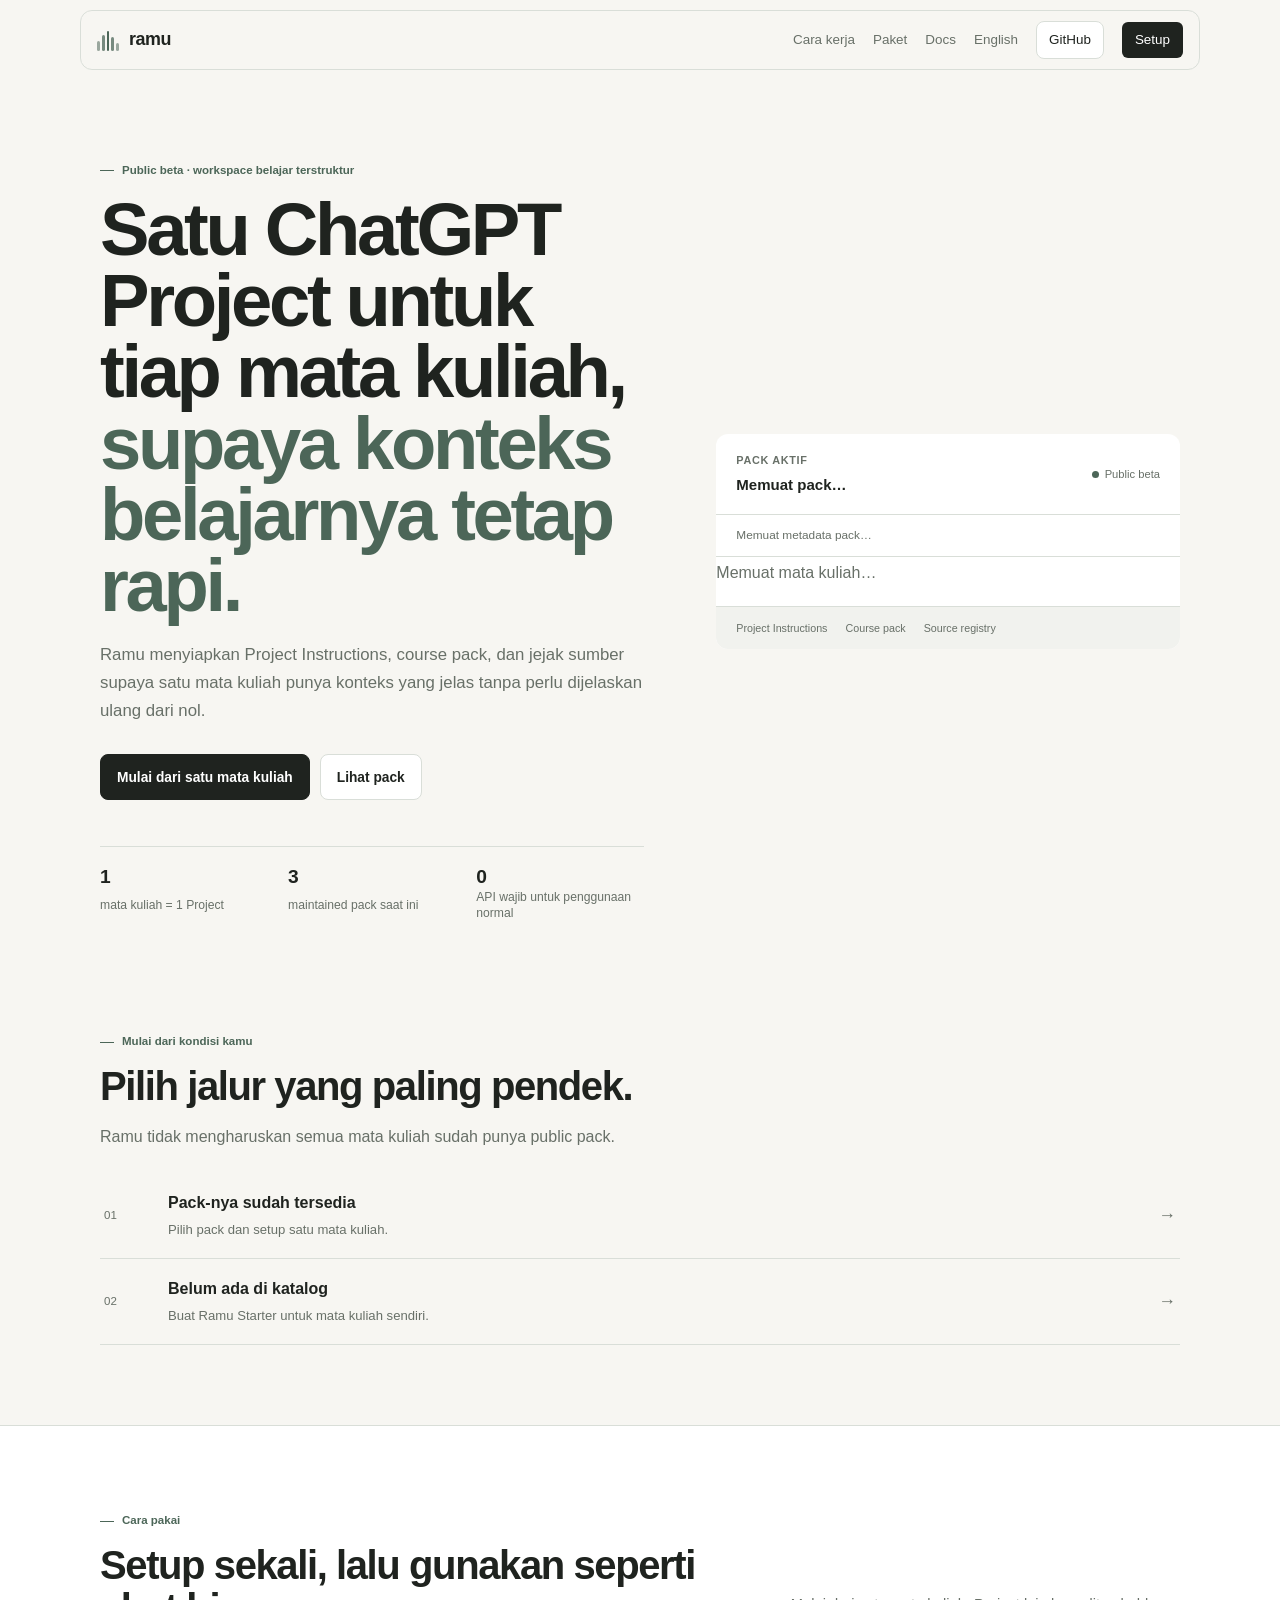
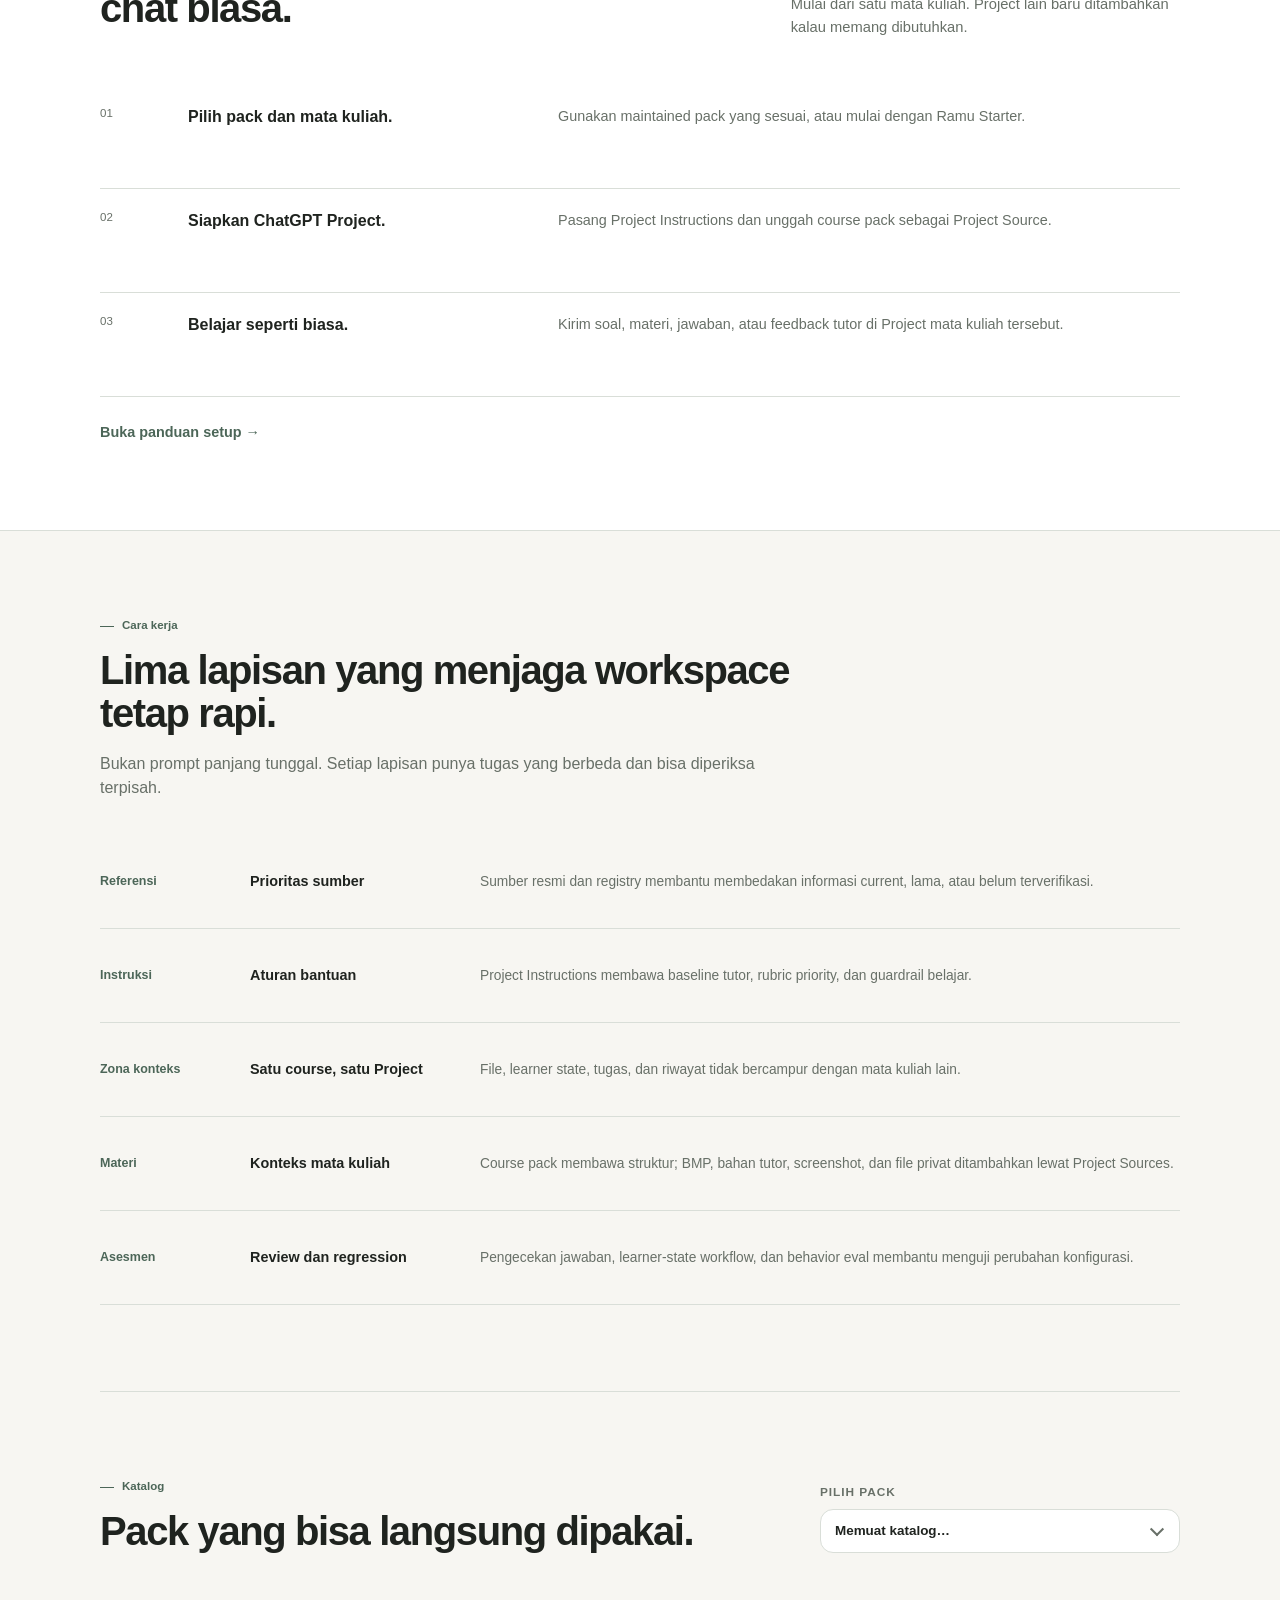
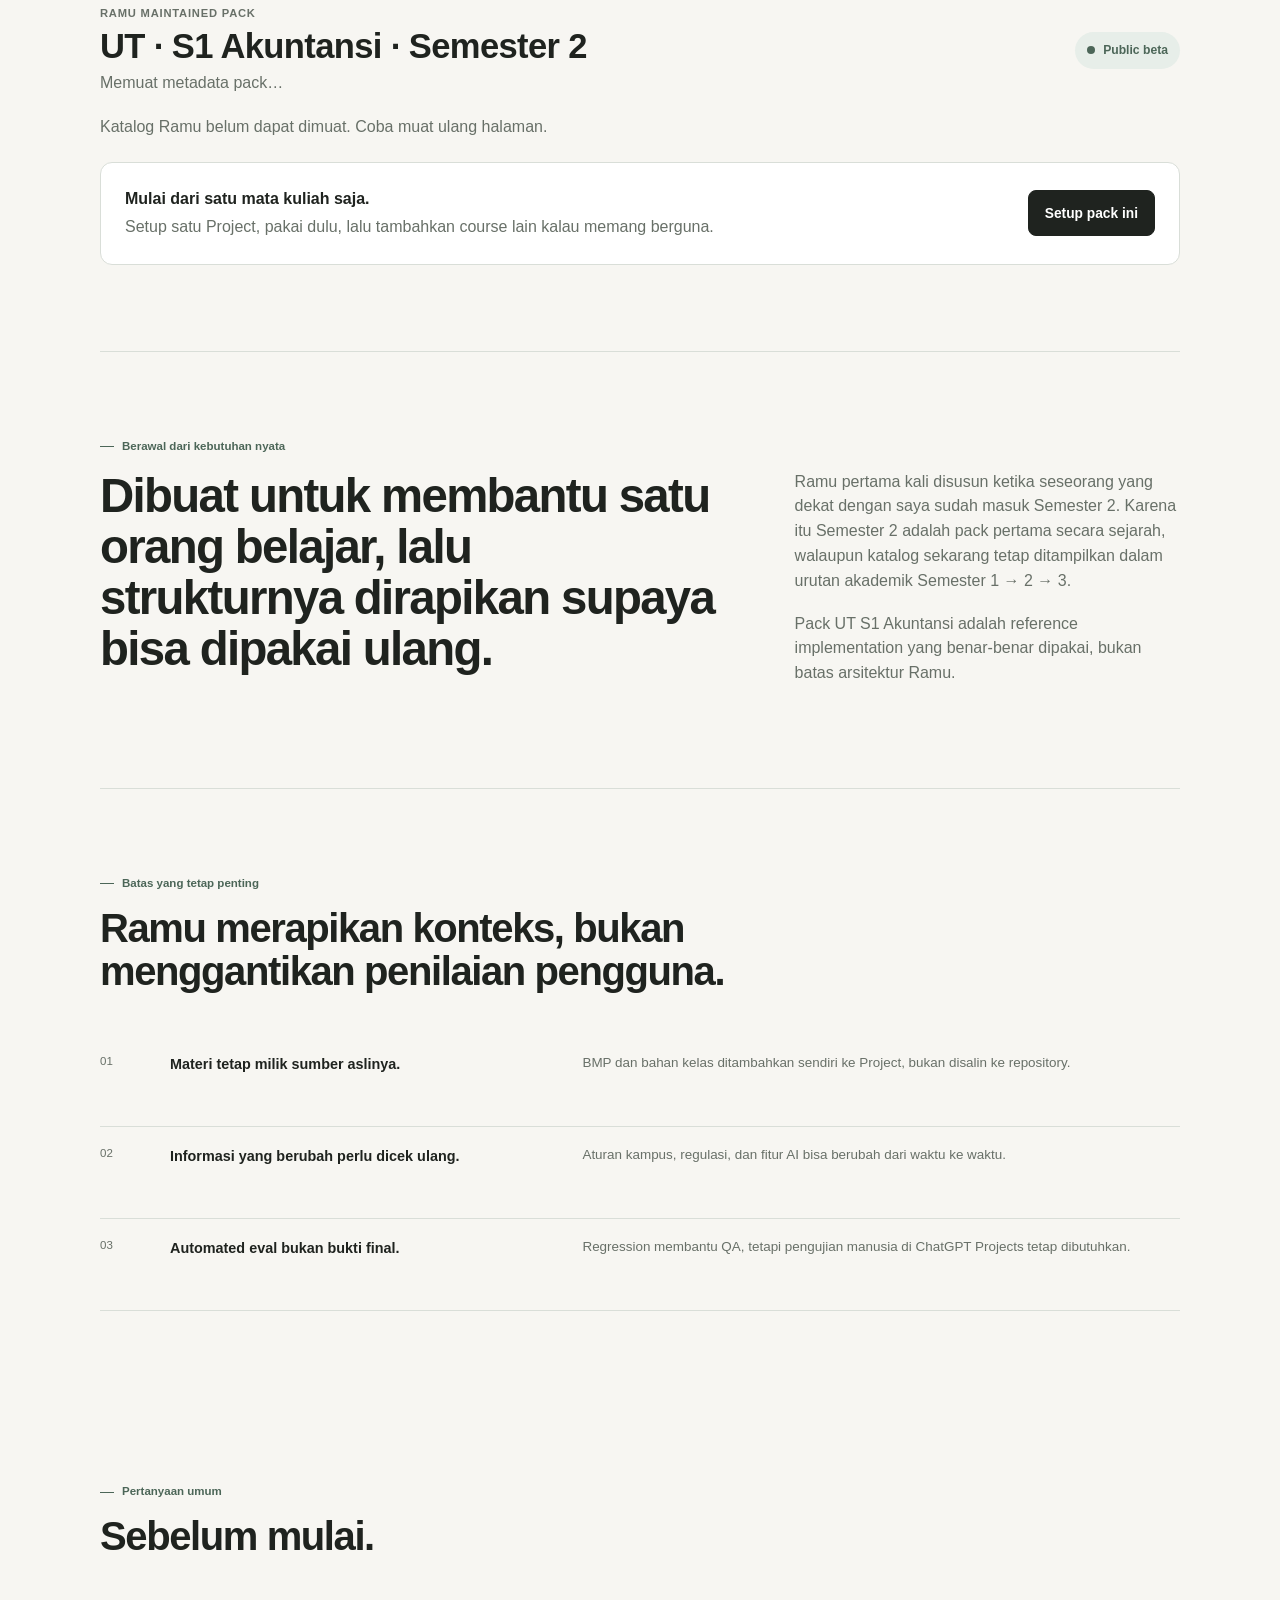
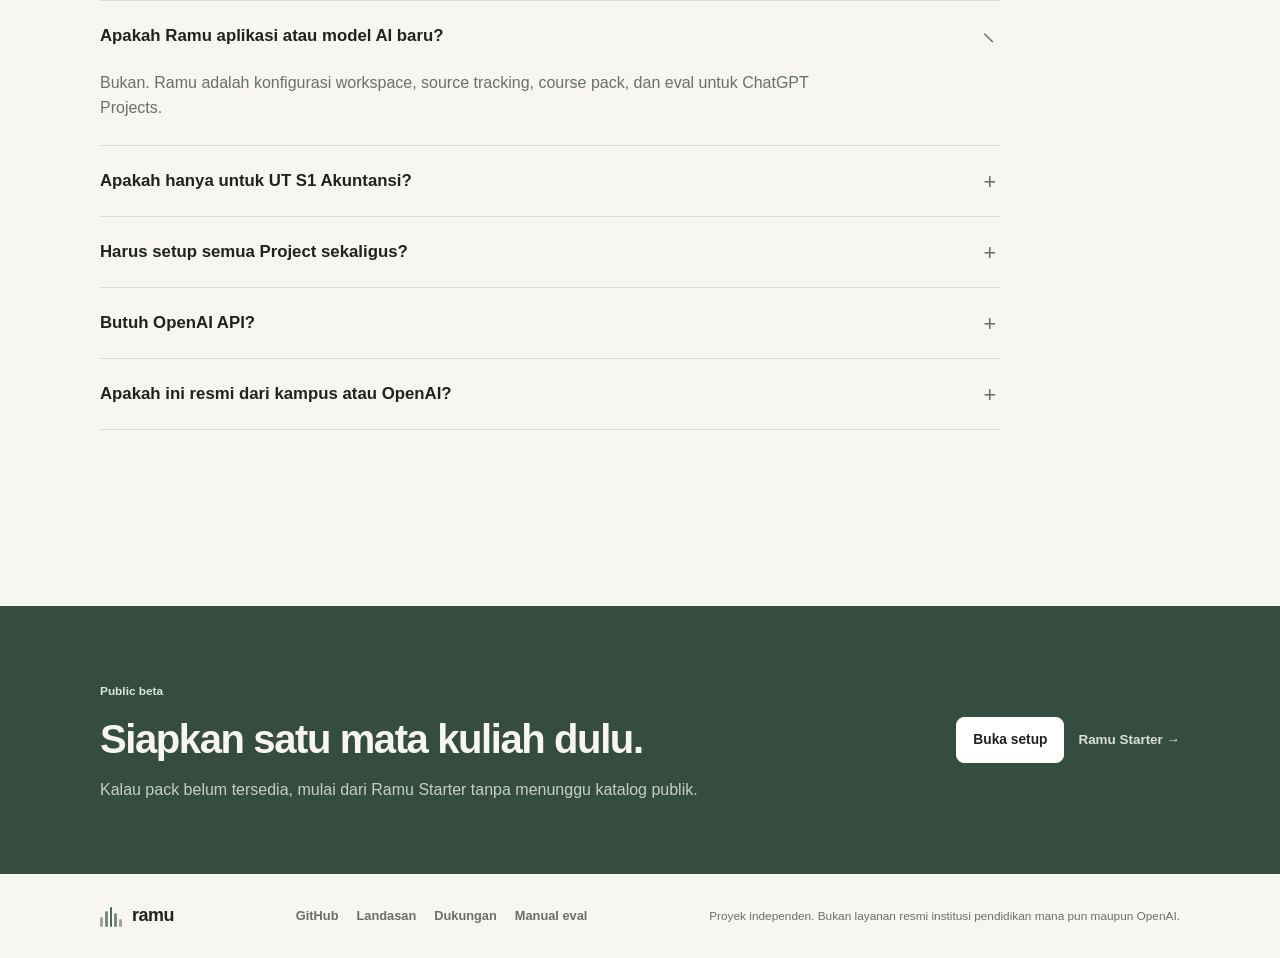
==== commit 5f339070: "Refine mobile UX around task flow" ====
--- a/site/index.html
+++ b/site/index.html
@@ -18,11 +18,12 @@
   <link rel="stylesheet" href="catalog.css">
   <link rel="stylesheet" href="responsive.css">
   <link rel="stylesheet" href="motion.css">
-  <link rel="stylesheet" href="mobile.css">
   <link rel="stylesheet" href="foundations.css">
   <link rel="stylesheet" href="homepage.css">
+  <link rel="stylesheet" href="mobile.css">
 </head>
-<body>  <header class="site-header">
+<body class="home-page">
+  <header class="site-header">
     <a class="brand" href="./" aria-label="Beranda Ramu"><span class="brand-mark" aria-hidden="true"><i></i><i></i><i></i><i></i><i></i></span><span>ramu</span></a>
     <nav aria-label="Navigasi utama">
       <a href="#cara-kerja">Cara kerja</a>
@@ -189,7 +190,6 @@
     <p>Proyek independen. Bukan layanan resmi institusi pendidikan mana pun maupun OpenAI.</p>
   </footer>
   <script src="motion.js" defer></script>
-  <script src="mobile.js" defer></script>
   <script src="app.js?v=homepage-phase2" defer></script>
 </body>
 </html>
--- a/site/homepage.css
+++ b/site/homepage.css
@@ -257,7 +257,7 @@
   .entry-section { padding: 18px 0 56px; }
   .entry-path { grid-template-columns: 36px minmax(0, 1fr) auto; gap: 10px; }
   .entry-path small { font-size: .76rem; }
-}  .workflow-list li { grid-template-columns: 42px minmax(0, 1fr); min-height: 0; }
+  .workflow-list li { grid-template-columns: 42px minmax(0, 1fr); min-height: 0; }
   .workflow-list div { grid-template-columns: 1fr; gap: 6px; }
   .workflow-list p { font-size: .82rem; }
   .layer-list article { grid-template-columns: 1fr; gap: 5px; min-height: 0; padding: 16px 0; }
--- a/site/mobile.css
+++ b/site/mobile.css
@@ -1,119 +1,108 @@
-/* Mobile-only navigation and touch refinements. */
-.mobile-dock { display: none; }
+/* Phase 4 mobile UX: task-first, no persistent bottom dock. */
+@media (max-width: 720px) {
+  body { padding-bottom: env(safe-area-inset-bottom); }
 
-@media (max-width: 720px) {
-  body { padding-bottom: calc(84px + env(safe-area-inset-bottom)); }
-  .site-header nav { gap: 8px; }
-  .site-header nav a:not(.nav-github) { display: none; }
-  .site-header { min-height: 58px; padding-inline: 14px; }
-  .nav-github { padding: 8px 11px; font-size: .78rem; }
-
-  .mobile-dock {
-    position: fixed;
-    z-index: 900;
-    left: 12px;
-    right: 12px;
-    bottom: calc(10px + env(safe-area-inset-bottom));
-    min-height: 62px;
-    padding: 7px;
-    display: grid;
-    grid-template-columns: repeat(3, minmax(0, 1fr));
-    gap: 6px;
-    border: 1px solid rgba(30,33,29,.12);
-    border-radius: 20px;
-    background: rgba(255,253,248,.92);
-    backdrop-filter: blur(18px) saturate(1.15);
-    box-shadow: 0 18px 52px rgba(30,33,29,.16);
-    transform: translateY(130%);
-    animation: dock-enter 620ms var(--motion-ease) 460ms forwards;
+  .site-header {
+    min-height: 56px;
+    padding-inline: 12px;
+    border-radius: 9px;
   }
 
-  @keyframes dock-enter { to { transform: translateY(0); } }
+  .site-header nav { gap: 6px; }
+  .site-header nav a:not(.nav-github) { display: none; }
+  .nav-github { min-height: 42px; padding: 0 10px; font-size: .76rem; }
 
-  .mobile-dock a,
-  .mobile-dock button {
-    min-width: 0;
-    min-height: 48px;
-    padding: 6px 8px;
-    border: 0;
-    border-radius: 14px;
-    background: transparent;
-    color: var(--muted);
-    text-decoration: none;
-    display: grid;
-    place-items: center;
-    align-content: center;
-    gap: 2px;
-    font: inherit;
-    font-size: .68rem;
-    font-weight: 780;
-    line-height: 1.1;
-    text-align: center;
-    cursor: pointer;
-    -webkit-tap-highlight-color: transparent;
-    transition: transform 180ms var(--motion-ease), background 220ms ease, color 220ms ease;
+  .setup-page .site-header nav { display: none; }
+
+  .hero { padding-top: 44px; }
+  .hero-actions { display: grid; grid-template-columns: 1fr; }
+  .hero-actions .button { width: 100%; min-height: 50px; }
+
+  .comparison, .use-card, .foundation-card, .course-card,
+  .trust-grid article, .setup-step-card { scroll-margin-top: 132px; }
+  .setup-main { width: min(100% - 24px, 900px); padding-top: 20px; }
+  .setup-main .back-link { margin-bottom: 16px; }
+  .setup-pack-picker { margin-bottom: 20px; }
+  .setup-intro { margin-bottom: 22px; gap: 18px; }
+  .setup-intro h1 { font-size: clamp(2.25rem, 11.5vw, 3.15rem); }
+  .setup-lead { font-size: .94rem; line-height: 1.6; }
+  .setup-summary-card { padding: 15px; }
+
+  .setup-layout { display: block; }
+  .setup-nav {
+    position: sticky;
+    z-index: 30;
+    top: 72px;
+    margin: 0 0 14px;
+    padding: 8px 0 10px;
+    grid-template-columns: repeat(4, minmax(0, 1fr));
+    gap: 5px;
+    background: rgba(247, 246, 242, .97);
+    border-bottom: 1px solid var(--border);
   }
 
-  .mobile-dock a:active,
-  .mobile-dock button:active { transform: scale(.94); }
+  .setup-nav-label { display: none; }
+  .nav-progress {
+    grid-column: 1 / -1;
+    order: -1;
+    margin: 0 0 4px;
+    padding: 0;
+    border: 0;
+    background: transparent;
+  }
+  .nav-progress span { margin-bottom: 6px; font-size: .68rem; }
+  .progress-track { height: 3px; }
 
-  .mobile-dock .dock-primary {
-    background: var(--ink);
-    color: var(--white);
+  .setup-nav a {
+    min-height: 44px;
+    padding: 4px;
+    justify-content: center;
+    border-radius: var(--radius-sm);
   }
+  .setup-nav a span { display: none; }
+  .setup-nav b { width: 28px; height: 28px; }
 
-  .mobile-dock .dock-icon {
-    width: 22px;
-    height: 22px;
-    display: grid;
-    place-items: center;
-    font-size: 1rem;
-    line-height: 1;
+  .setup-content { gap: 12px; }
+  .setup-step-card { margin: 0; padding: 18px 16px; border-radius: 10px; }
+  .step-heading { grid-template-columns: 32px minmax(0, 1fr); gap: 10px; }
+  .big-step { width: 30px; height: 30px; font-size: .8rem; }
+  .setup-step-card h2 { font-size: 1.42rem; line-height: 1.12; }
+  .step-explain { margin-top: 12px; margin-bottom: 18px; font-size: .9rem; }
+
+  .settings-path { gap: 5px; }
+  .settings-path span { min-height: 38px; display: inline-flex; align-items: center; }
+  .check-list label { min-height: 48px; }
+  .info-box { padding: 13px; }
+
+  .copy-panel { padding: 14px; gap: 14px; }
+  .copy-actions { display: grid; grid-template-columns: 1fr; width: 100%; }
+  .copy-actions .button { width: 100%; min-height: 48px; }
+  .setup-course summary {
+    min-height: 70px;
+    padding: 12px;
+    grid-template-columns: 32px minmax(0, 1fr);
+    gap: 10px;
   }
+  .course-number { width: 30px; height: 30px; }
+  .done-pill { grid-column: 2; justify-self: start; margin-top: 2px; }
+  .setup-body { padding: 12px; }
+  .setup-body ol { padding-left: 20px; }
+  .setup-body li { margin: 10px 0; }
 
-  .mobile-dock .dock-progress {
-    color: var(--ink);
-    background: var(--sage-soft);
-  }
+  .inline-actions { display: grid; grid-template-columns: 1fr; gap: 7px; }
+  .inline-actions .small-button { width: 100%; min-height: 48px; justify-content: center; }
+  .complete-check { min-height: 48px; }
 
-  .mobile-dock .dock-progress strong {
-    font-size: .85rem;
-    letter-spacing: -.03em;
-  }
-
-  .mobile-dock.is-quiet {
-    transform: translateY(calc(100% + 24px));
-    opacity: .2;
-    transition: transform 320ms var(--motion-ease), opacity 320ms ease;
-  }
-
-  .hero { padding-top: 62px; }
-  .hero-actions { display: grid; grid-template-columns: 1fr; }
-  .hero-actions .button { width: 100%; }
-  .hero-facts { gap: 6px; }
-  .hero-facts div { padding: 10px 6px; border-radius: 13px; background: rgba(255,255,255,.36); text-align: center; }
-
-  .comparison, .use-card, .foundation-card, .course-card, .trust-grid article, .setup-step-card {
-    scroll-margin-top: 82px;
-  }
-
-  .setup-layout { display: block; }
-  .setup-nav { position: relative; top: auto; margin-bottom: 18px; }
-  .setup-step-card { margin-bottom: 14px; }
-  .setup-course summary { min-height: 72px; }
-  .setup-body { padding-inline: 15px; }
-  .inline-actions { display: grid; grid-template-columns: 1fr; }
-  .inline-actions .small-button { width: 100%; }
-  .copy-actions { display: grid; grid-template-columns: 1fr; width: 100%; }
-  .copy-actions .button { width: 100%; }
+  .phone-mini-flow { display: grid; grid-template-columns: 1fr; gap: 6px; }
+  .phone-mini-flow i { display: none; }
   .prompt-grid { grid-template-columns: 1fr; }
+  .prompt-grid button { min-height: 48px; }
 }
 
-@media (max-width: 390px) {
-  .mobile-dock { left: 8px; right: 8px; border-radius: 18px; }
-  .mobile-dock a, .mobile-dock button { font-size: .64rem; padding-inline: 4px; }
+@media (max-width: 430px) {
+  .shell { width: min(100% - 24px, 1160px); }
+  .site-header { width: calc(100% - 14px); }
+  .preview-course { grid-template-columns: 58px minmax(0, 1fr) auto; }
+  .entry-path { grid-template-columns: 32px minmax(0, 1fr); }
+  .entry-path > span:last-child { grid-column: 2; justify-self: start; }
 }
-
-@media (prefers-reduced-motion: reduce) {
-  .mobile-dock { animation: none; transform: none; }
-}
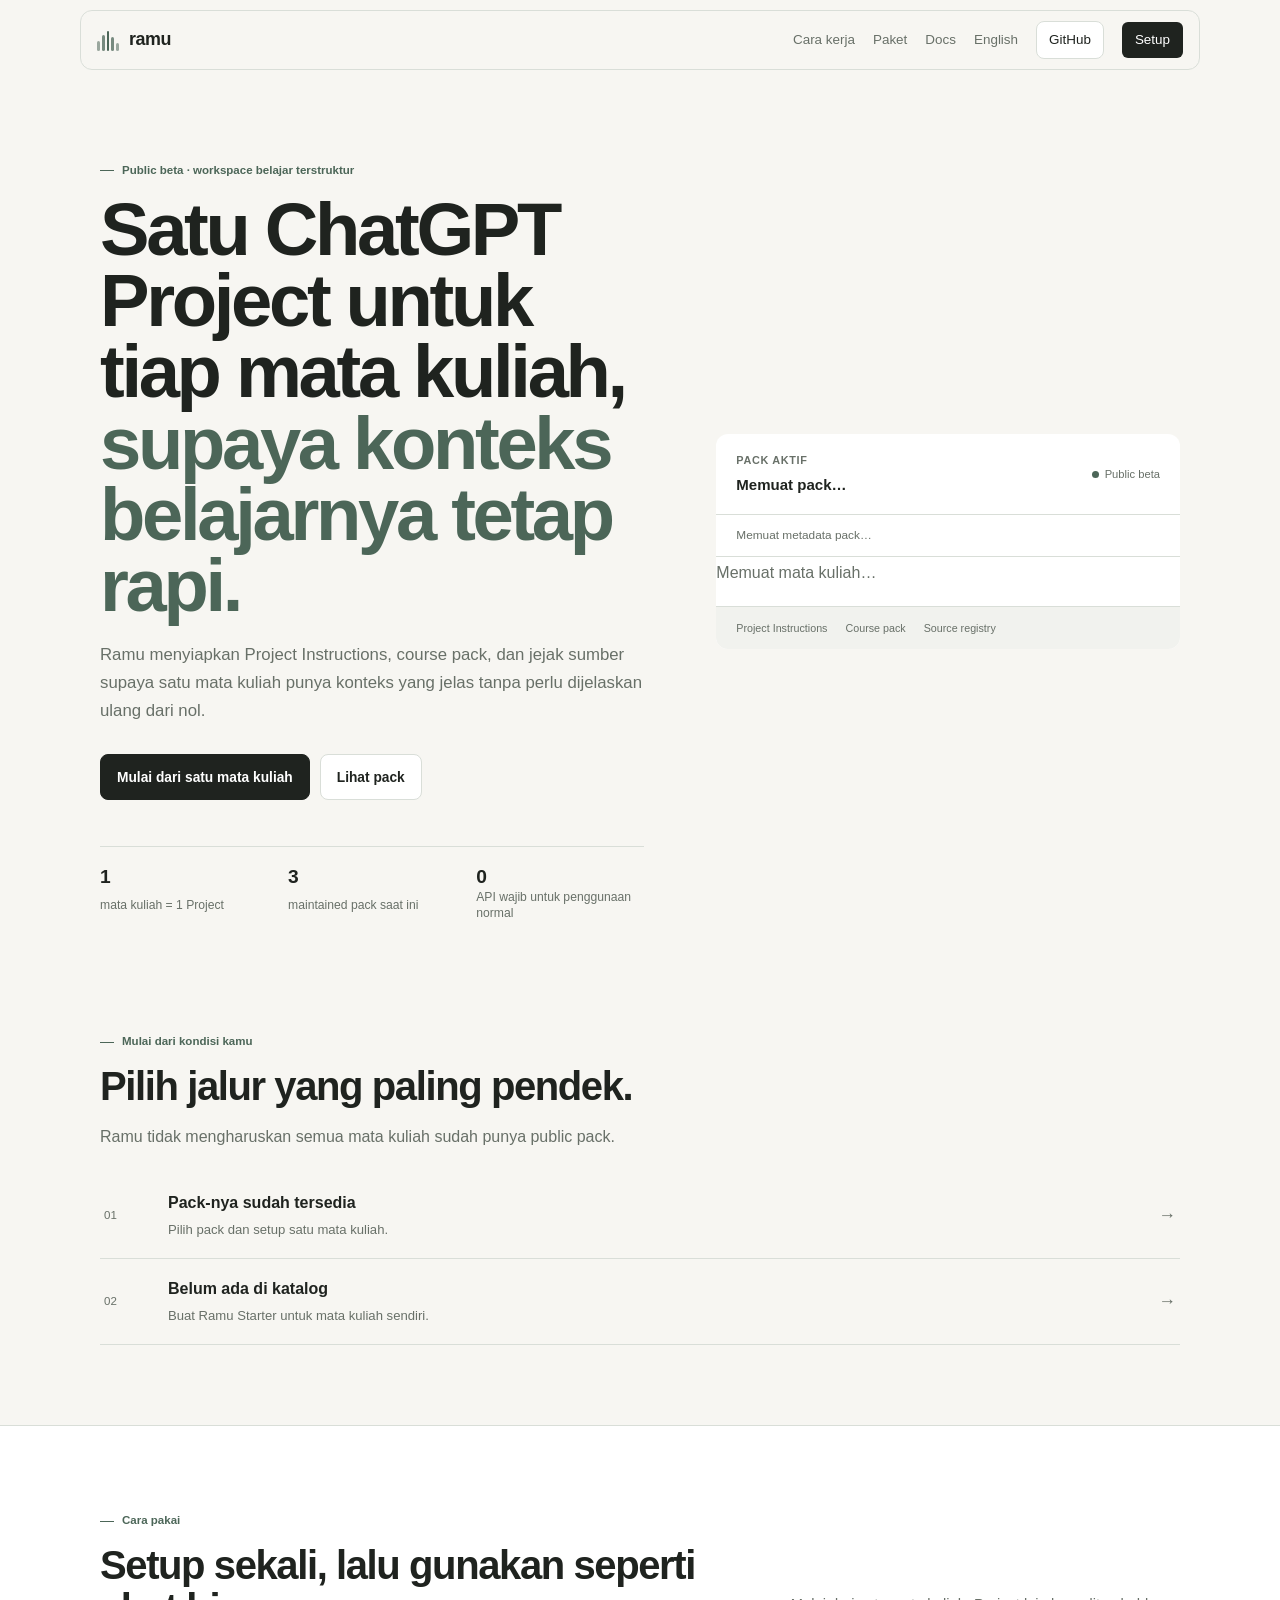
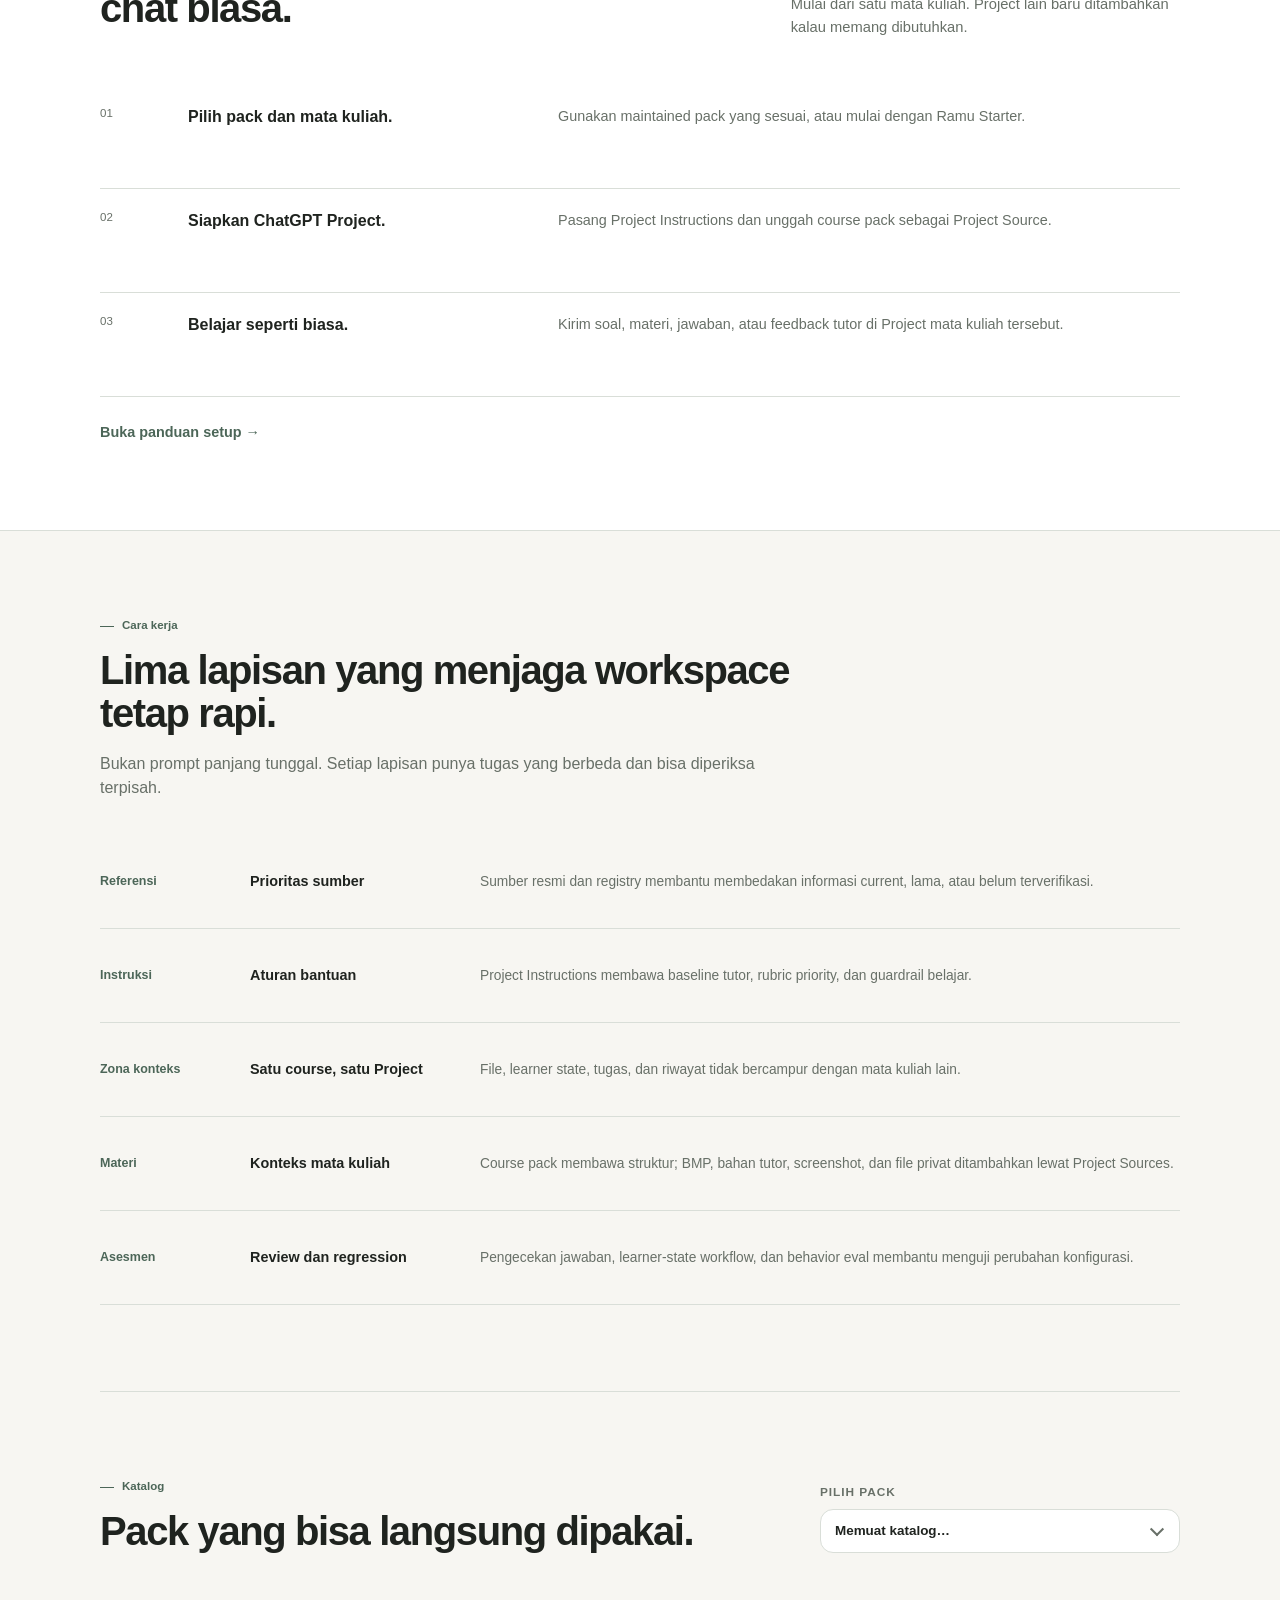
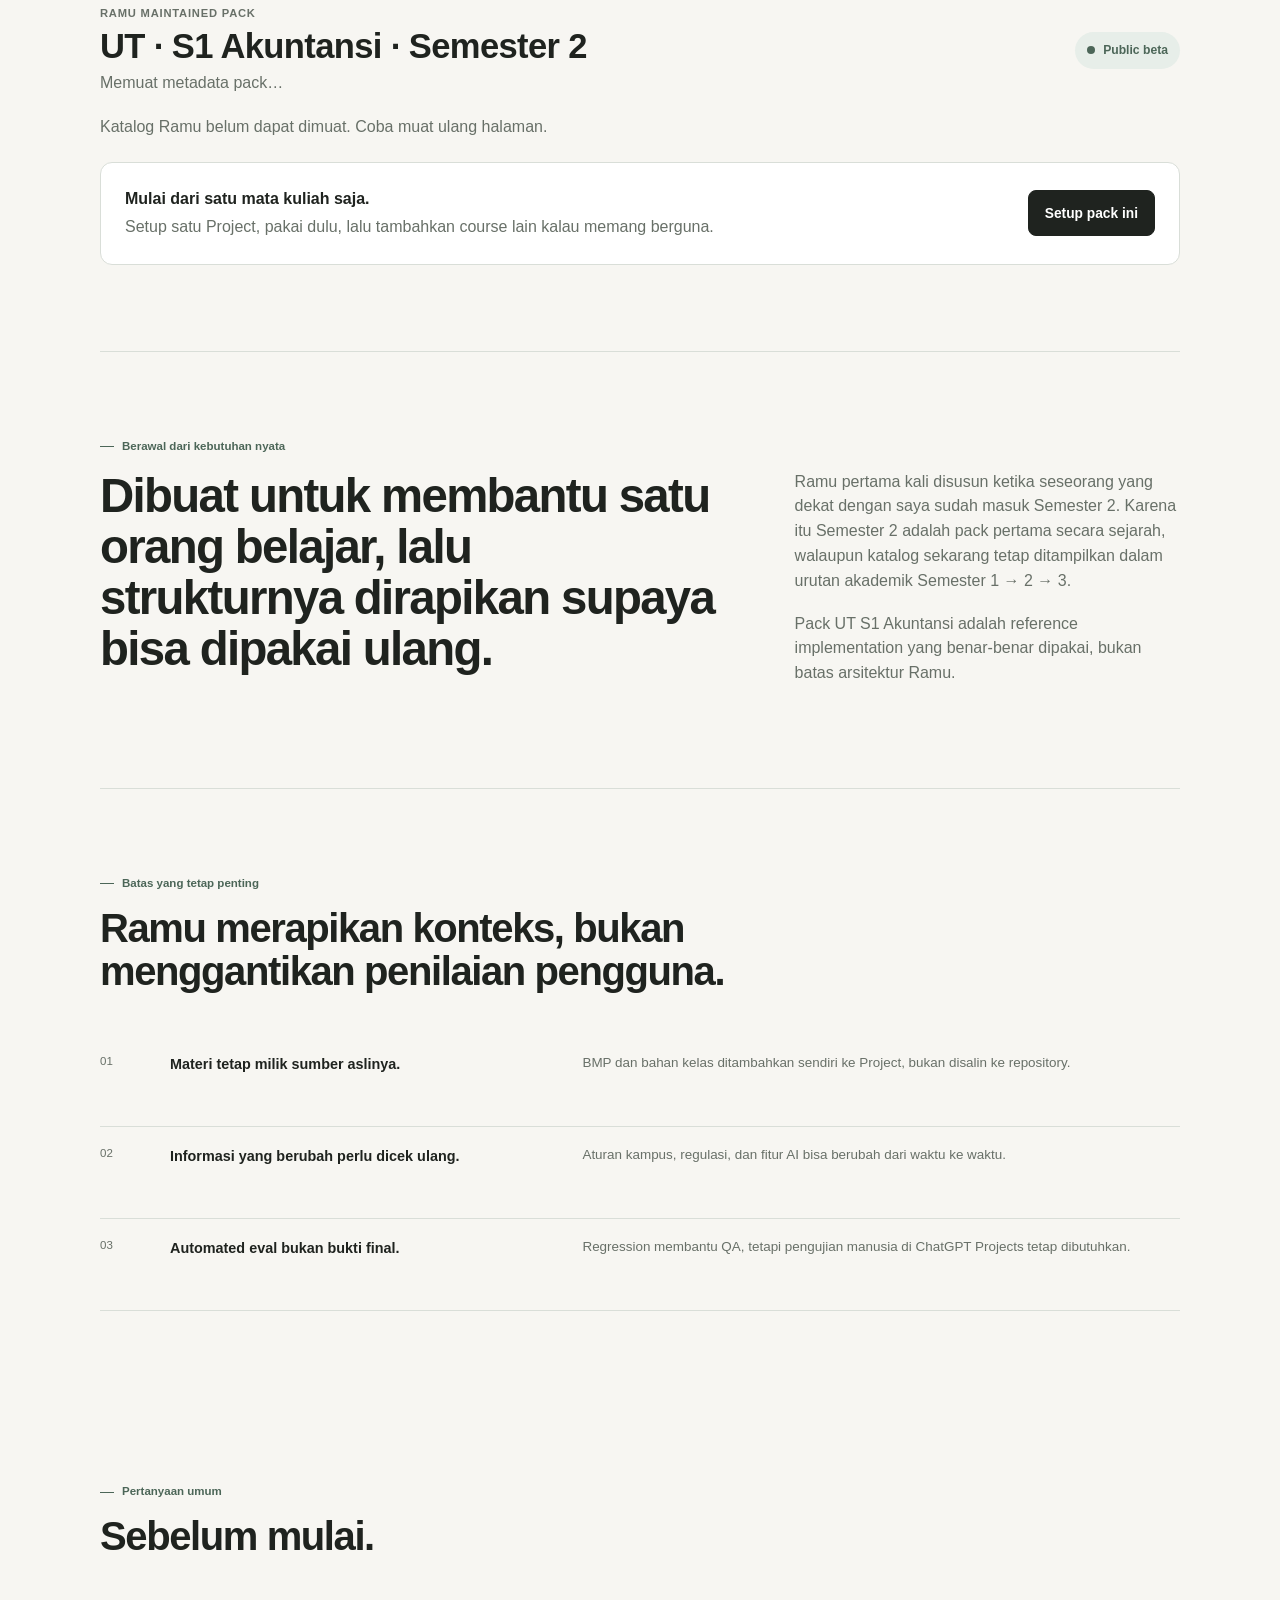
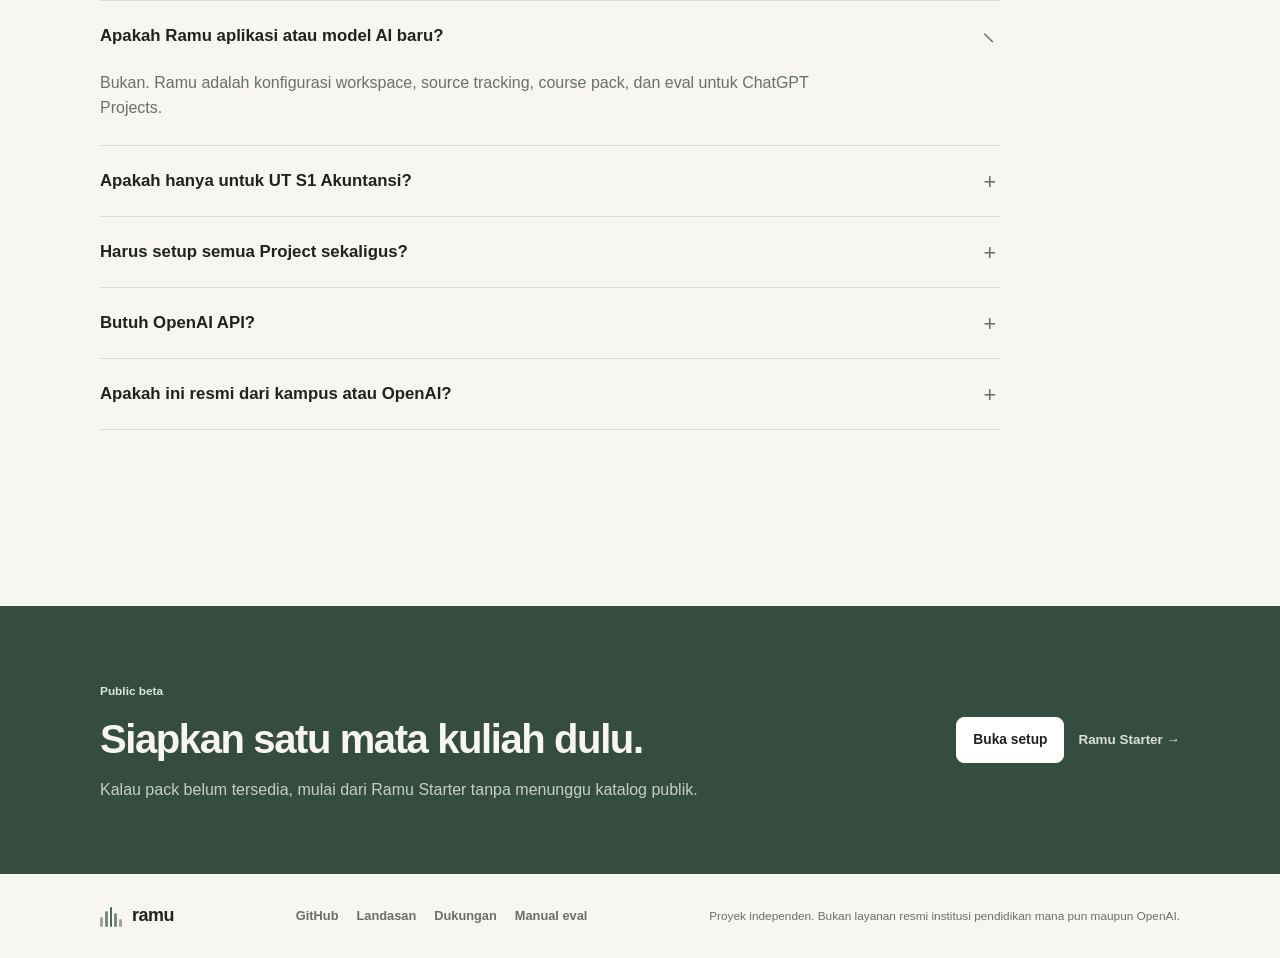
==== commit 964d7140: "Lengkapi identitas social preview Ramu" ====
--- a/site/index.html
+++ b/site/index.html
@@ -11,7 +11,12 @@
   <meta property="og:site_name" content="Ramu">
   <meta property="og:locale" content="id_ID">
   <meta property="og:url" content="https://man612.github.io/ramu/">
-  <meta name="twitter:card" content="summary">
+  <meta property="og:image" content="https://man612.github.io/ramu/social-preview.png">
+  <meta property="og:image:width" content="1280">
+  <meta property="og:image:height" content="640">
+  <meta property="og:image:alt" content="Ramu — structured learning workspace for ChatGPT Projects">
+  <meta name="twitter:card" content="summary_large_image">
+  <meta name="twitter:image" content="https://man612.github.io/ramu/social-preview.png">
   <link rel="canonical" href="https://man612.github.io/ramu/">
   <title>Ramu — workspace belajar terstruktur untuk ChatGPT Projects</title>
   <link rel="stylesheet" href="styles.css">
